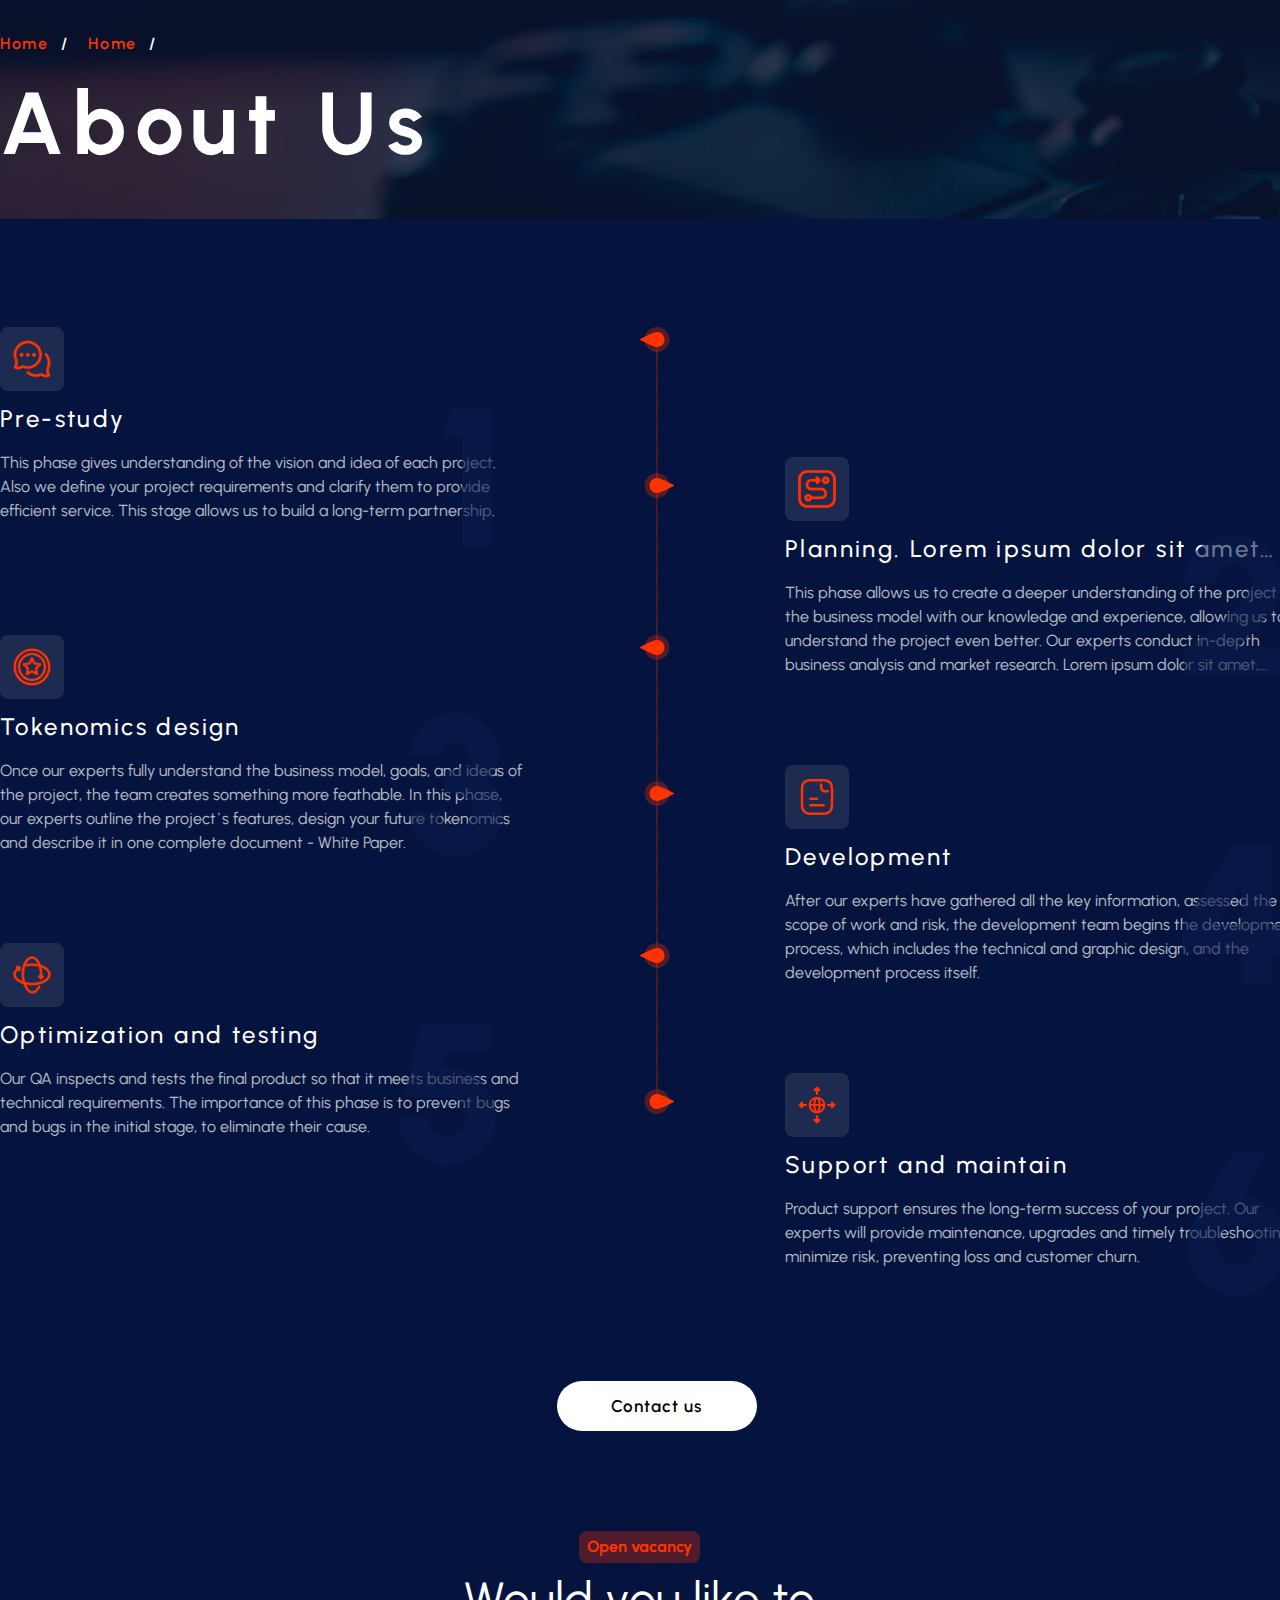
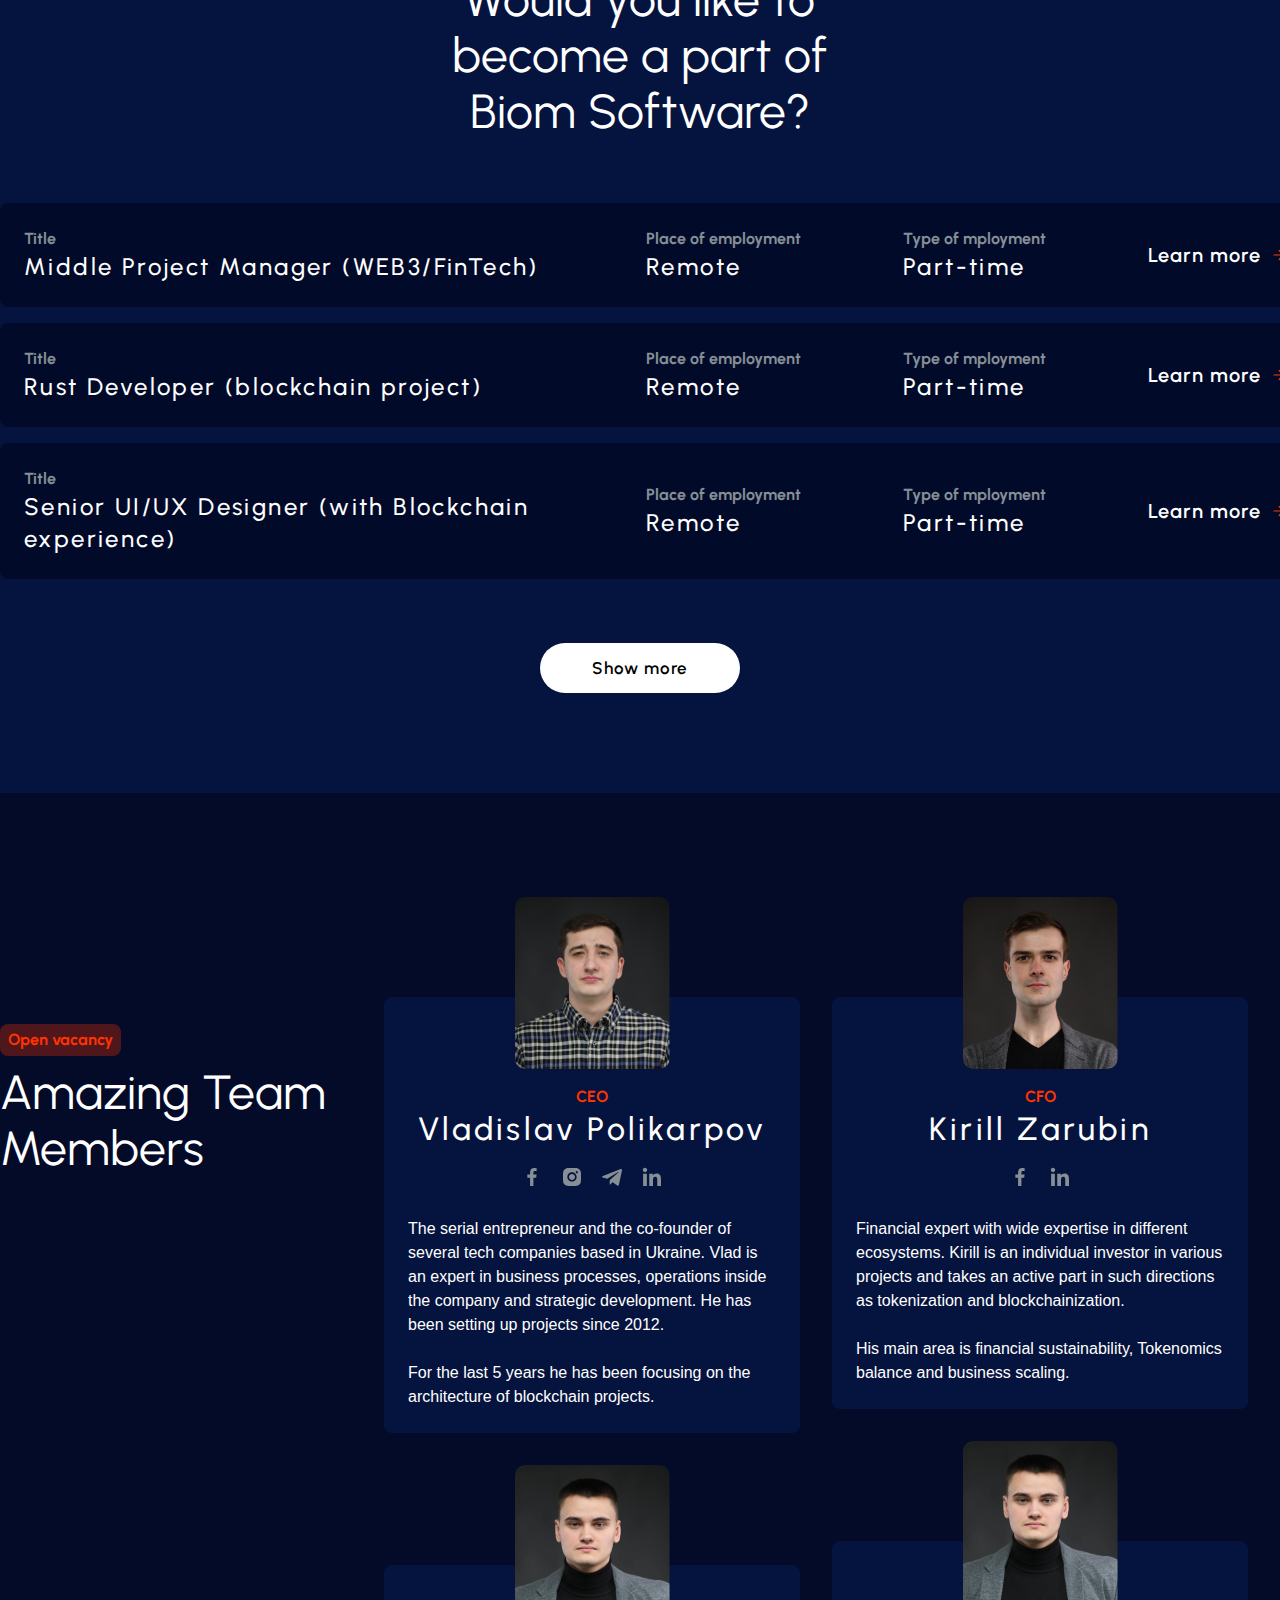
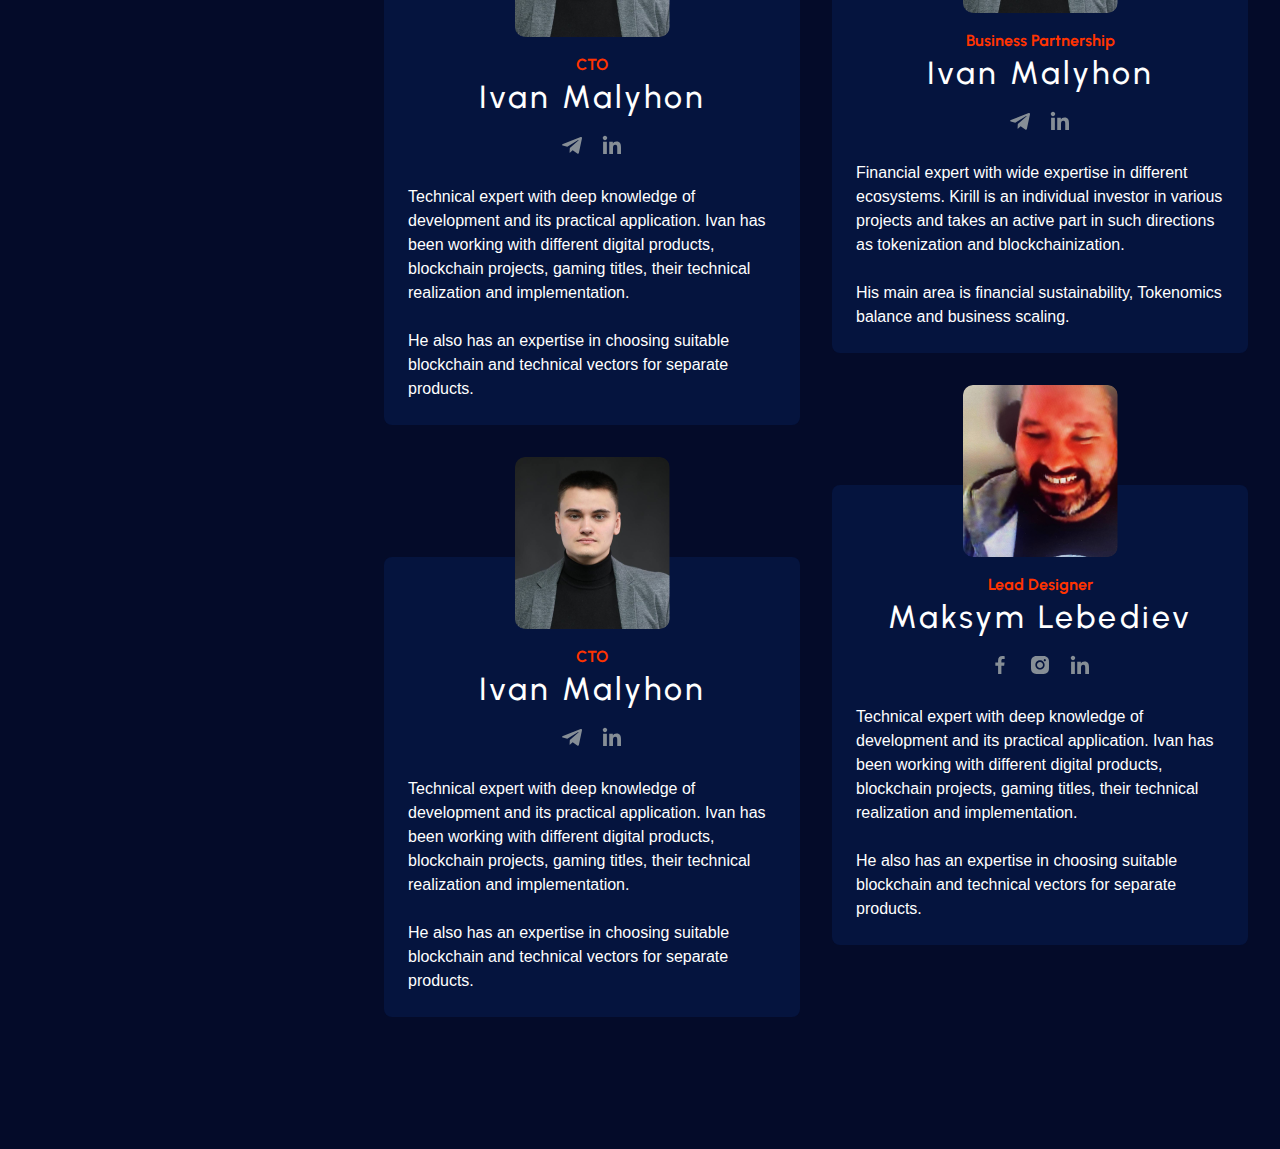
==== about-us.html @ 870d29e8 "style" ====
<!DOCTYPE html>
<html lang="en">
<head>
    <meta charset="UTF-8">
    <meta name="viewport" content="width=device-width, initial-scale=1.0, maximum-scale=1.0, user-scalable=0">
    <meta http-equiv="X-UA-Compatible" content="ie=edge">
    <meta name="it-rating" content="it-rat-8f86cffe2a74b4c44b0af9d98dd233a2"/>
    <title>BIOM | Tabs</title>
    <script src="jquery.min.js"></script>
    <script src="owlcarousel/owl.carousel.min.js"></script>
    <script
            src="https://code.jquery.com/jquery-3.6.0.min.js"
            integrity="sha256-/xUj+3OJU5yExlq6GSYGSHk7tPXikynS7ogEvDej/m4="
            crossorigin="anonymous"></script>
    <link rel="stylesheet" type="text/css" href="./css/style.css">
    <link rel="stylesheet" href="css/owl.carousel.min.css">
    <link rel="stylesheet" href="css/owl.theme.default.min.css">
    <link href="https://fonts.googleapis.com/css2?family=Urbanist:wght@100;200;300;400;500;600;700;800;900&display=swap"
          rel="stylesheet">
</head>
<body>
<header></header>
<main>
<!--    banner-->
    <div>
        <div class="main-background">
            <div class="breadcrumbs">
                <ul>
                    <li>
                        <a href="#">Home</a>
                    </li>
                    <li>
                        <a href="#">Home</a>
                    </li>
                </ul>
            </div>
            <div class="title-main">About Us</div>
        </div>
    </div>
<!--    banner-->

    <!--    How we work-->
    <div class="remove-wrapper" style="background-color: #05143E;">
        <div class="work-wrapper">
            <div class="work-icon-group">
                <svg width="35" height="787" viewBox="0 0 35 787" fill="none" xmlns="http://www.w3.org/2000/svg">
                    <rect x="17.25" y="16.25" width="0.5" height="755.5" stroke="#FF3300" stroke-width="0.5"
                          stroke-linejoin="round" stroke-dasharray="6 6"/>
                    <circle r="12.5" transform="matrix(-1 0 0 1 17.5 774.5)" fill="#FF3300" fill-opacity="0.3"/>
                    <path d="M10 774.5C10 778.642 13.3579 782 17.5 782C21.6421 782 35 774.5 35 774.5C35 774.5 21.6421 767 17.5 767C13.3579 767 10 770.358 10 774.5Z"
                          fill="#FF3300"/>
                    <circle cx="17.5" cy="12.5" r="12.5" fill="#FF3300" fill-opacity="0.3"/>
                    <path d="M25 12.5C25 16.6421 21.6421 20 17.5 20C13.3579 20 0 12.5 0 12.5C0 12.5 13.3579 5 17.5 5C21.6421 5 25 8.35786 25 12.5Z"
                          fill="#FF3300"/>
                    <circle r="12.5" transform="matrix(-1 0 0 1 17.5 158.5)" fill="#FF3300" fill-opacity="0.3"/>
                    <path d="M10 158.5C10 162.642 13.3579 166 17.5 166C21.6421 166 35 158.5 35 158.5C35 158.5 21.6421 151 17.5 151C13.3579 151 10 154.358 10 158.5Z"
                          fill="#FF3300"/>
                    <circle r="12.5" transform="matrix(-1 0 0 1 17.5 466.5)" fill="#FF3300" fill-opacity="0.3"/>
                    <path d="M10 466.5C10 470.642 13.3579 474 17.5 474C21.6421 474 35 466.5 35 466.5C35 466.5 21.6421 459 17.5 459C13.3579 459 10 462.358 10 466.5Z"
                          fill="#FF3300"/>
                    <circle cx="17.5" cy="320.5" r="12.5" fill="#FF3300" fill-opacity="0.3"/>
                    <path d="M25 320.5C25 324.642 21.6421 328 17.5 328C13.3579 328 0 320.5 0 320.5C0 320.5 13.3579 313 17.5 313C21.6421 313 25 316.358 25 320.5Z"
                          fill="#FF3300"/>
                    <circle cx="17.5" cy="628.5" r="12.5" fill="#FF3300" fill-opacity="0.3"/>
                    <path d="M25 628.5C25 632.642 21.6421 636 17.5 636C13.3579 636 0 628.5 0 628.5C0 628.5 13.3579 621 17.5 621C21.6421 621 25 624.358 25 628.5Z"
                          fill="#FF3300"/>
                </svg>
            </div>
            <div class="work-item-wrapper">
                <div class="work-item-col-one">
                    <div class="work-item">
                        <div class="work-item-icon">
                            <svg width="40" height="40" viewBox="0 0 40 40" fill="none"
                                 xmlns="http://www.w3.org/2000/svg">
                                <path d="M2.0551 27.6149L2.05456 27.6157C1.67846 28.226 1.92233 29.0309 2.54627 29.354C3.6387 29.967 4.84462 30.2818 6.07898 30.2818C7.66227 30.2818 9.22904 29.7593 10.4876 28.7967C19.5869 32.5285 29.8519 25.6223 29.8518 15.7956C29.8517 8.24901 23.6359 1.90892 16.0914 1.75697L16.0913 1.75696C8.28127 1.6053 1.77438 7.94256 1.75555 15.7612C1.75282 16.8811 1.9423 17.8844 2.19591 18.8653C2.31257 19.3165 2.44316 19.7643 2.57482 20.2157C2.58611 20.2545 2.59741 20.2932 2.60871 20.332C2.752 20.8237 2.89547 21.3212 3.02442 21.8387L3.16996 21.8024L3.02442 21.8387C3.51455 23.8052 3.12853 25.8996 2.0551 27.6149ZM5.46013 21.4847L5.31379 21.5177L5.46013 21.4847C5.31241 20.8284 5.12292 20.2007 4.93761 19.5868C4.84175 19.2692 4.74701 18.9554 4.65975 18.6432C4.4019 17.7207 4.20296 16.7941 4.20546 15.7671C4.22102 9.30663 9.58706 4.07814 16.0421 4.20637C22.3052 4.33249 27.4018 9.53197 27.4018 15.7956C27.4019 24.1892 18.4278 29.9029 10.8055 26.2586C10.3439 26.0378 9.79358 26.1273 9.42569 26.4831C8.19819 27.6698 6.42524 28.0919 4.81965 27.6564C5.69937 25.7314 5.92497 23.5504 5.46013 21.4847Z"
                                      fill="#FF3300" stroke="#FF3300" stroke-width="0.3"/>
                                <path d="M14.8754 32.6679L14.8754 32.668C14.4333 33.1801 14.4898 33.9535 15.0019 34.3957C18.956 37.8105 24.6805 38.7406 29.5131 36.7605C30.7714 37.7229 32.3383 38.2455 33.9215 38.2455C35.1557 38.2454 36.3618 37.9306 37.4541 37.3179C38.0782 36.9947 38.3224 36.1896 37.9459 35.5792L37.9457 35.5788C36.7514 33.6563 36.4103 31.3501 37.152 29.1983C37.882 27.4632 38.2497 25.6217 38.2451 23.7249C38.2372 20.4108 37.0845 17.2109 34.998 14.7145C34.5642 14.1955 33.7915 14.1262 33.2725 14.5602C32.7534 14.994 32.6843 15.7664 33.1182 16.2856L33.1182 16.2856C34.8626 18.3726 35.7885 20.9461 35.7952 23.7308C35.799 25.3095 35.4912 26.8399 34.8803 28.2799L34.8801 28.2804C34.8701 28.3042 34.8607 28.3284 34.8519 28.3535C34.0112 30.7535 34.1387 33.3421 35.1809 35.6202C33.5753 36.0559 31.8023 35.6335 30.5749 34.4469L30.5749 34.4468C30.2069 34.0912 29.6567 34.0015 29.1951 34.2224C25.0912 36.1843 20.0463 35.5151 16.6031 32.5416C16.0911 32.0992 15.3176 32.156 14.8754 32.6679Z"
                                      fill="#FF3300" stroke="#FF3300" stroke-width="0.3"/>
                                <path d="M15.803 17.6993C16.8252 17.6993 17.6539 16.871 17.6539 15.8492C17.6539 14.8274 16.8252 13.9992 15.803 13.9992C14.7808 13.9992 13.9521 14.8274 13.9521 15.8492C13.9521 16.871 14.7808 17.6993 15.803 17.6993Z"
                                      fill="#FF3300" stroke="#FF3300" stroke-width="0.3"/>
                                <path d="M9.53639 17.6993C10.5586 17.6993 11.3873 16.871 11.3873 15.8492C11.3873 14.8274 10.5586 13.9992 9.53639 13.9992C8.51422 13.9992 7.68545 14.8274 7.68545 15.8492C7.68545 16.871 8.51422 17.6993 9.53639 17.6993Z"
                                      fill="#FF3300" stroke="#FF3300" stroke-width="0.3"/>
                                <path d="M22.0698 17.6993C23.092 17.6993 23.9208 16.871 23.9208 15.8492C23.9208 14.8274 23.092 13.9992 22.0698 13.9992C21.0477 13.9992 20.2189 14.8274 20.2189 15.8492C20.2189 16.871 21.0477 17.6993 22.0698 17.6993Z"
                                      fill="#FF3300" stroke="#FF3300" stroke-width="0.3"/>
                            </svg>
                        </div>
                        <div class="work-item-text">
                            <h4>
                                Pre-study
                            </h4>
                            <p>
                                This phase gives understanding of the vision and idea of each project. Also we define
                                your
                                project requirements and clarify them to provide efficient service. This stage allows us
                                to
                                build a long-term partnership.
                            </p>
                        </div>
                        <div class="work-item-number">
                            1
                        </div>
                    </div>
                    <div class="work-item">
                        <div class="work-item-icon">
                            <svg width="40" height="40" viewBox="0 0 40 40" fill="none"
                                 xmlns="http://www.w3.org/2000/svg">
                                <path d="M23.2391 15.5419L20.9634 10.9308C20.7824 10.5641 20.409 10.332 20.0001 10.332C19.5913 10.332 19.2178 10.5642 19.0368 10.9308L16.7611 15.5419L11.6725 16.2813C11.2679 16.3401 10.9316 16.6236 10.8053 17.0124C10.6789 17.4013 10.7843 17.8282 11.0771 18.1136L14.7593 21.7028L13.89 26.7709C13.8209 27.1739 13.9866 27.5813 14.3174 27.8216C14.6482 28.0619 15.0867 28.0937 15.4487 27.9034L20.0001 25.5104L24.5515 27.9032C24.9155 28.0947 25.354 28.0604 25.6828 27.8214C26.0136 27.5811 26.1793 27.1738 26.1101 26.7708L25.2409 21.7027L28.9231 18.1135C29.2159 17.8281 29.3213 17.4012 29.1949 17.0123C29.0686 16.6234 28.7324 16.34 28.3277 16.2812L23.2391 15.5419ZM23.3369 20.5585C23.0837 20.8053 22.9682 21.1609 23.0279 21.5093L23.6247 24.9887L20.5 23.346C20.3435 23.2638 20.1718 23.2226 20.0001 23.2226C19.8285 23.2226 19.6567 23.2638 19.5003 23.346L16.3756 24.9887L16.9723 21.5093C17.0321 21.1609 16.9165 20.8053 16.6634 20.5585L14.1355 18.0944L17.629 17.5868C17.9789 17.536 18.2813 17.3162 18.4378 16.9991L20.0001 13.8335L21.5625 16.9991C21.719 17.3162 22.0215 17.536 22.3713 17.5868L25.8648 18.0944L23.3369 20.5585Z"
                                      fill="#FF3300" stroke="#FF3300" stroke-width="0.3"/>
                                <path d="M20.0001 1.66675C9.90536 1.66675 1.66675 9.90601 1.66675 20.0001C1.66675 30.0948 9.90601 38.3334 20.0001 38.3334C30.0948 38.3334 38.3334 30.0942 38.3334 20.0001C38.3334 9.90536 30.0942 1.66675 20.0001 1.66675ZM20.0001 36.185C11.0757 36.185 3.81519 28.9245 3.81519 20.0001C3.81519 11.0757 11.0757 3.81519 20.0001 3.81519C28.9245 3.81519 36.185 11.0757 36.185 20.0001C36.185 28.9245 28.9245 36.185 20.0001 36.185Z"
                                      fill="#FF3300" stroke="#FF3300" stroke-width="0.3"/>
                                <path d="M20.0001 5.96362C12.2916 5.96362 5.96362 12.291 5.96362 20.0001C5.96362 27.7085 12.291 34.0365 20.0001 34.0365C27.7085 34.0365 34.0365 27.7092 34.0365 20.0001C34.0365 12.2916 27.7092 5.96362 20.0001 5.96362ZM20.0001 31.8881C13.445 31.8881 8.11206 26.5552 8.11206 20.0001C8.11206 13.445 13.445 8.11206 20.0001 8.11206C26.5552 8.11206 31.8881 13.445 31.8881 20.0001C31.8881 26.5552 26.5552 31.8881 20.0001 31.8881Z"
                                      fill="#FF3300" stroke="#FF3300" stroke-width="0.3"/>
                            </svg>
                        </div>
                        <div class="work-item-text">
                            <h4>
                                Tokenomics design
                            </h4>
                            <p>
                                Once our experts fully understand the business model, goals, and ideas of the project,
                                the
                                team
                                creates something more feathable. In this phase, our experts outline the project`s
                                features,
                                design your future tokenomics and describe it in one complete document - White Paper.
                            </p>
                        </div>
                        <div class="work-item-number">
                            3
                        </div>
                    </div>
                    <div class="work-item">
                        <div class="work-item-icon">
                            <svg width="40" height="40" viewBox="0 0 40 40" fill="none"
                                 xmlns="http://www.w3.org/2000/svg">
                                <path d="M14.5548 11.1285C16.3394 10.8227 18.2034 10.6675 20.0949 10.6675C22.8275 10.6675 25.464 10.9879 27.8587 11.5948C27.6433 10.8273 27.3976 10.0872 27.1224 9.37934C22.9967 8.51575 18.413 8.44325 14.2177 9.16231C13.6747 9.25536 13.3101 9.77098 13.4032 10.3139C13.4962 10.8569 14.0114 11.2218 14.5548 11.1285Z"
                                      fill="#FF3300" stroke="#FF3300" stroke-width="0.5"/>
                                <path d="M31.4564 21.0792C31.141 20.7067 30.5854 20.6621 30.2156 20.9795L29.9635 21.1957C29.9957 20.6117 30.0121 20.0235 30.0121 19.4328C30.0121 14.7805 29.0248 10.393 27.2322 7.07847C23.3273 -0.141218 16.6803 -0.133098 12.7798 7.07847C9.85862 12.4792 9.385 20.0333 10.6833 25.9655C11.3139 26.227 11.9752 26.4608 12.6631 26.6667C12.0726 24.4532 11.7599 21.9856 11.7599 19.4328C11.7599 5.92467 20.2657 -2.09581 25.6861 7.92598C27.3406 10.985 28.2517 15.0715 28.2517 19.4328C28.2517 20.0725 28.2309 20.709 28.1909 21.3396L27.7162 20.7786C27.4009 20.4061 26.8454 20.3615 26.4754 20.6789C26.1053 20.9963 26.0611 21.5556 26.3763 21.9281L28.0971 23.9611C28.2485 24.14 28.4643 24.251 28.697 24.2697C28.9266 24.2882 29.1582 24.2151 29.338 24.0609L31.3575 22.3282C31.7273 22.0109 31.7717 21.4516 31.4564 21.0792Z"
                                      fill="#FF3300" stroke="#FF3300" stroke-width="0.8"/>
                                <path d="M27.681 30.8063C27.2388 30.5589 26.6932 30.7427 26.4626 31.2173C22.7485 38.856 16.7484 37.9387 13.6206 29.0005C12.8909 28.8073 12.1826 28.5846 11.5 28.3335C14.8976 40.0374 23.4071 41.6904 28.0642 32.1134C28.2947 31.639 28.1232 31.0538 27.681 30.8063Z"
                                      fill="#FF3300" stroke="#FF3300" stroke-width="0.8"/>
                                <path d="M28.5771 10C28.7992 10.6949 28.9951 11.4149 29.1652 12.1546C32.4773 13.3521 36.5039 15.8279 36.5039 19.3973C36.5039 24.1575 29.0105 28.1377 19.9994 28.1377C7.34757 28.1377 -1.18452 20.554 6.25822 14.6124L6.16923 15.0353C6.04714 15.6152 6.48041 16.1643 7.06456 16.1643C7.4865 16.1643 7.86588 15.8648 7.95802 15.427L8.53687 12.6774C8.58789 12.4355 8.54246 12.1829 8.41063 11.975C8.27894 11.7672 8.07173 11.6214 7.8345 11.5693L5.13849 10.979C4.64455 10.871 4.15819 11.1915 4.05208 11.6954C3.94604 12.1992 4.26044 12.6953 4.75446 12.8034L5.38876 12.9424C2.9785 14.7733 1.66675 17.0313 1.66675 19.3974C1.66675 22.3387 3.64798 25.0589 7.24569 27.0569C18.5441 33.3314 38.3334 29.0132 38.3334 19.3974C38.3333 14.5513 33.2178 11.404 28.5771 10Z"
                                      fill="#FF3300" stroke="#FF3300" stroke-width="0.8"/>
                            </svg>
                        </div>
                        <div class="work-item-text">
                            <h4>
                                Optimization and testing
                            </h4>
                            <p>
                                Our QA inspects and tests the final product so that it meets business and technical
                                requirements. The importance of this phase is to prevent bugs and bugs in the initial
                                stage,
                                to
                                eliminate their cause.
                            </p>
                        </div>
                        <div class="work-item-number">
                            5
                        </div>
                    </div>
                </div>
                <div class="work-item-col-two">
                    <div class="work-item">
                        <div class="work-item-icon">
                            <svg width="38" height="38" viewBox="0 0 38 38" fill="none"
                                 xmlns="http://www.w3.org/2000/svg">
                                <path d="M28.7688 0.15H9.23125C4.22353 0.15 0.15 4.22351 0.15 9.23V28.77C0.15 33.7765 4.22353 37.85 9.23125 37.85H28.77C33.7765 37.85 37.85 33.7765 37.85 28.77V9.23C37.85 4.22351 33.7765 0.15 28.7688 0.15ZM35.15 28.77C35.15 32.2873 32.2873 35.15 28.7688 35.15H9.23125C5.71272 35.15 2.85 32.2873 2.85 28.77V9.23C2.85 5.71274 5.71272 2.85 9.23125 2.85H28.77C32.2873 2.85 35.15 5.71273 35.15 9.23V28.77Z"
                                      fill="#FF3300" stroke="#FF3300" stroke-width="0.2"/>
                                <path d="M27.75 6.4C25.6273 6.4 23.9 8.12727 23.9 10.25C23.9 12.3727 25.6273 14.1 27.75 14.1C29.8727 14.1 31.6 12.3727 31.6 10.25C31.6 8.12727 29.8727 6.4 27.75 6.4ZM27.75 11.4C27.1153 11.4 26.6 10.8836 26.6 10.25C26.6 9.61641 27.1153 9.1 27.75 9.1C28.3847 9.1 28.9 9.61641 28.9 10.25C28.9 10.8836 28.3847 11.4 27.75 11.4Z"
                                      fill="#FF3300" stroke="#FF3300" stroke-width="0.2"/>
                                <path d="M23.375 17.6501H13.375C11.7065 17.6501 10.35 16.2924 10.35 14.6251C10.35 12.9578 11.7065 11.6001 13.375 11.6001H18.2411L18.0455 11.7956C17.5215 12.3197 17.5215 13.1805 18.0455 13.7045C18.5696 14.2286 19.4304 14.2286 19.9545 13.7045L22.4545 11.2045C22.9823 10.6767 22.9823 9.82341 22.4545 9.29561L19.9545 6.79561C19.4267 6.26781 18.5733 6.26781 18.0455 6.79561C17.5177 7.32341 17.5177 8.17673 18.0455 8.70453L18.2411 8.90007H13.375C10.2185 8.90007 7.65 11.4686 7.65 14.6251C7.65 17.7815 10.2185 20.3501 13.375 20.3501H23.375C25.0435 20.3501 26.4 21.7078 26.4 23.3751C26.4 25.0424 25.0435 26.4001 23.375 26.4001H13.8398C13.291 24.9455 11.8969 23.9001 10.25 23.9001C8.12727 23.9001 6.4 25.6273 6.4 27.7501C6.4 29.8728 8.12727 31.6001 10.25 31.6001C11.8969 31.6001 13.291 30.5546 13.8398 29.1001H23.375C26.5315 29.1001 29.1 26.5315 29.1 23.3751C29.1 20.2186 26.5315 17.6501 23.375 17.6501ZM10.25 28.9001C9.61529 28.9001 9.1 28.3837 9.1 27.7501C9.1 27.1165 9.61529 26.6001 10.25 26.6001C10.8847 26.6001 11.4 27.1165 11.4 27.7501C11.4 28.3837 10.8847 28.9001 10.25 28.9001Z"
                                      fill="#FF3300" stroke="#FF3300" stroke-width="0.2"/>
                            </svg>
                        </div>
                        <div class="work-item-text">
                            <h4>
                                Planning. Lorem ipsum dolor sit amet consectetur adipisicing elit. Aliquam, nihil?
                            </h4>
                            <p>
                                This phase allows us to create a deeper understanding of the project and the business
                                model with our knowledge and experience, allowing us to understand the project even
                                better. Our experts conduct in-depth business analysis and market research. Lorem ipsum
                                dolor sit amet, consectetur adipisicing elit. Aliquam, nihil?
                            </p>
                        </div>
                        <div class="work-item-number">
                            2
                        </div>
                    </div>
                    <div class="work-item">
                        <div class="work-item-icon">
                            <svg width="40" height="40" viewBox="0 0 40 40" fill="none"
                                 xmlns="http://www.w3.org/2000/svg">
                                <path d="M35 11.6666V28.3333C35 33.3333 32.5 36.6666 26.6667 36.6666H13.3333C7.5 36.6666 5 33.3333 5 28.3333V11.6666C5 6.66659 7.5 3.33325 13.3333 3.33325H26.6667C32.5 3.33325 35 6.66659 35 11.6666Z"
                                      stroke="#FF3300" stroke-width="2.5" stroke-miterlimit="10" stroke-linecap="round"
                                      stroke-linejoin="round"/>
                                <path d="M24.1667 7.5V10.8333C24.1667 12.6667 25.6667 14.1667 27.5001 14.1667H30.8334"
                                      stroke="#FF3300" stroke-width="2.5" stroke-miterlimit="10" stroke-linecap="round"
                                      stroke-linejoin="round"/>
                                <path d="M13.3333 21.6667H19.9999" stroke="#FF3300" stroke-width="2.5"
                                      stroke-miterlimit="10" stroke-linecap="round" stroke-linejoin="round"/>
                                <path d="M13.3333 28.3333H26.6666" stroke="#FF3300" stroke-width="2.5"
                                      stroke-miterlimit="10" stroke-linecap="round" stroke-linejoin="round"/>
                            </svg>
                        </div>
                        <div class="work-item-text">
                            <h4>
                                Development
                            </h4>
                            <p>
                                After our experts have gathered all the key information, assessed the scope of work and
                                risk, the development team begins the development process, which includes the technical
                                and graphic design, and the development process itself.
                            </p>
                        </div>
                        <div class="work-item-number">
                            4
                        </div>
                    </div>
                    <div class="work-item">
                        <div class="work-item-icon">
                            <svg width="40" height="40" viewBox="0 0 40 40" fill="none"
                                 xmlns="http://www.w3.org/2000/svg">
                                <path d="M20.0001 11.6667C15.4051 11.6667 11.6667 15.4051 11.6667 20.0001C11.6667 24.5951 15.4051 28.3334 20.0001 28.3334C24.5951 28.3334 28.3334 24.5951 28.3334 20.0001C28.3334 15.4051 24.5951 11.6667 20.0001 11.6667ZM26.1627 18.9584H23.653C23.5683 17.3398 23.2876 15.8315 22.8405 14.6317C22.8091 14.5471 22.777 14.4657 22.7445 14.3859C24.5197 15.2572 25.8236 16.9462 26.1627 18.9584ZM20.0001 26.0404C19.8927 26.0065 19.4646 25.6682 19.0509 24.4722C18.7208 23.5173 18.5084 22.3257 18.4335 21.0417H21.5664C21.4915 22.3257 21.2791 23.5173 20.949 24.4722C20.5353 25.6682 20.1072 26.0065 20.0001 26.0404ZM18.4335 18.9584C18.5084 17.6745 18.7208 16.4828 19.0512 15.528C19.4646 14.3319 19.8927 13.9937 20.0001 13.9598C20.1075 13.9937 20.5356 14.3319 20.949 15.528C21.2791 16.4828 21.4915 17.6745 21.5664 18.9584H18.4335ZM17.2554 14.3859C17.2231 14.4657 17.1908 14.5471 17.1594 14.6317C16.7123 15.8315 16.4318 17.3398 16.3469 18.9584H13.8372C14.1762 16.9462 15.4802 15.2572 17.2554 14.3859ZM13.8372 21.0417H16.3469C16.4316 22.6604 16.7123 24.1686 17.1594 25.3685C17.1908 25.4531 17.2231 25.5345 17.2554 25.6142C15.4802 24.7429 14.1762 23.054 13.8372 21.0417ZM22.7445 25.6142C22.7768 25.5345 22.8091 25.4531 22.8405 25.3685C23.2876 24.1686 23.5683 22.6604 23.653 21.0417H26.1627C25.8236 23.054 24.5197 24.7429 22.7445 25.6142Z"
                                      fill="#FF3300"/>
                                <path d="M18.5635 5.98937L18.8844 5.65253V8.83271C18.8844 9.4772 19.3818 10.0001 19.9956 10.0001C20.609 10.0001 21.1067 9.4772 21.1067 8.83271V5.65253L21.4366 5.9991C21.6536 6.2271 21.938 6.3411 22.2222 6.3411C22.5066 6.3411 22.7911 6.2271 23.0081 5.9991C23.4419 5.5434 23.4419 4.80406 23.0081 4.34836L20.7812 2.00875C20.5728 1.78987 20.2901 1.66675 19.9956 1.66675C19.7007 1.66675 19.4183 1.78987 19.2097 2.00875L16.9923 4.33863C16.5582 4.79464 16.5582 5.53367 16.9923 5.98967C17.426 6.44537 18.1295 6.44537 18.5635 5.98937Z"
                                      fill="#FF3300"/>
                                <path d="M37.9913 19.2097L35.6614 16.9921C35.2057 16.5583 34.4664 16.5583 34.0107 16.9921C33.5547 17.4261 33.5547 18.1295 34.0107 18.5636L34.3475 18.8842H31.1674C30.5226 18.8842 30 19.3819 30 19.9953C30 20.6091 30.5226 21.1065 31.1674 21.1065H34.3475L34.001 21.4367C33.545 21.8707 33.545 22.5741 34.001 23.0079C34.2287 23.2249 34.5275 23.3334 34.8264 23.3334C35.1249 23.3334 35.4237 23.2249 35.6517 23.0079L37.9913 20.7812C38.2102 20.5726 38.3333 20.2902 38.3333 19.9953C38.3333 19.7008 38.2102 19.4181 37.9913 19.2097Z"
                                      fill="#FF3300"/>
                                <path d="M21.4366 34.0107L21.116 34.3475V31.1674C21.116 30.5229 20.6183 30 20.0048 30C19.3911 30 18.8937 30.5229 18.8937 31.1674V34.3475L18.5635 34.001C18.1295 33.545 17.426 33.545 16.9923 34.001C16.5582 34.4567 16.5582 35.196 16.9923 35.6517L19.2192 37.9913C19.4275 38.2105 19.71 38.3333 20.0048 38.3333C20.2994 38.3333 20.5821 38.2105 20.7904 37.9913L23.0081 35.6614C23.4419 35.2057 23.4419 34.4664 23.0081 34.0107C22.5741 33.5547 21.8706 33.5547 21.4366 34.0107Z"
                                      fill="#FF3300"/>
                                <path d="M8.83271 18.8937H5.65253L5.9991 18.5635C6.4551 18.1295 6.4551 17.426 5.9991 16.9923C5.5434 16.5582 4.80436 16.5582 4.34836 16.9923L2.00875 19.2189C1.78987 19.4276 1.66675 19.71 1.66675 20.0049C1.66675 20.2994 1.78987 20.5821 2.00875 20.7905L4.33863 23.0082C4.56663 23.2249 4.86547 23.3334 5.164 23.3334C5.46283 23.3334 5.76167 23.2252 5.98937 23.0082C6.44537 22.5741 6.44537 21.8707 5.98937 21.4366L5.65253 21.116H8.83271C9.4775 21.116 10.0001 20.6183 10.0001 20.0049C10.0001 19.3911 9.4775 18.8937 8.83271 18.8937Z"
                                      fill="#FF3300"/>
                            </svg>
                        </div>
                        <div class="work-item-text">
                            <h4>
                                Support and maintain
                            </h4>
                            <p>
                                Product support ensures the long-term success of your project. Our experts will provide
                                maintenance, upgrades and timely troubleshooting to minimize risk, preventing loss and
                                customer churn.
                            </p>
                        </div>
                        <div class="work-item-number">
                            6
                        </div>
                    </div>
                </div>
            </div>
            <div>
                <div class="box">
                    <button class="btn blog-button">
                        <div class="primary text">Contact us</div>
                        <div class="secondary text">Contact us</div>
                    </button>
                </div>
            </div>
        </div>
    </div>
    <!--    How we work-->
    <!--    Open vacancy-->
    <div class="remove-wrapper" style="background-color: #05143E;">
        <div class="vacancy-wrapper">
            <div class="vacancy-title">
                <h5>Open vacancy</h5>
                <h2>Would you like to become a part of Biom Software?</h2>
            </div>
            <div>
                <div class="vacancy-single-wrapper">
                    <div class="vacancy-single">
                        <div class="vacancy-single-title">
                            <span>Title</span>
                            <p>Middle Project Manager (WEB3/FinTech)</p>
                        </div>
                        <div class="vacancy-single-place">
                            <span>Place of employment</span>
                            <p>Remote</p>
                        </div>
                        <div class="vacancy-single-time">
                            <span>Type of mployment</span>
                            <p>Part-time</p>
                        </div>
                        <div>
                            <a href="/blog" class=" show-more-link-box" role="button">
		                        <span class="show-more-link-btn show-more-link-blog-button">
		                        	<span class="">
                                        <div class="show-more-link-primary show-more-text">
                                            <svg width="17" height="16" viewBox="0 0 17 16" fill="none"
                                                 xmlns="http://www.w3.org/2000/svg">
                                                <path d="M9.19141 3.5L13.6509 8L9.19141 12.5" stroke="#FF3300"
                                                      stroke-width="1.2" stroke-linecap="round" stroke-linejoin="round"/>
                                                <path d="M13.0314 8H3.98865" stroke="#FF3300" stroke-width="1.2"
                                                      stroke-linecap="round" stroke-linejoin="round"/>
                                            </svg>
                                        </div>
                                        <div class="show-more-link-secondary show-more-text">
                                            <svg width="17" height="16" viewBox="0 0 17 16" fill="none"
                                                 xmlns="http://www.w3.org/2000/svg">
                                                <path d="M9.19141 3.5L13.6509 8L9.19141 12.5" stroke="#FF3300"
                                                      stroke-width="1.2" stroke-linecap="round" stroke-linejoin="round"/>
                                                <path d="M13.0314 8H3.98865" stroke="#FF3300" stroke-width="1.2"
                                                      stroke-linecap="round" stroke-linejoin="round"/>
                                            </svg>
                                        </div>
                                    </span>
		                        <span class="show-more-text-more">Learn more</span>
		                    </span>
                            </a>
                        </div>
                    </div>
                </div>
                <div class="vacancy-single-wrapper">
                    <div class="vacancy-single">
                        <div class="vacancy-single-title">
                            <span>Title</span>
                            <p>Rust Developer (blockchain project)</p>
                        </div>
                        <div class="vacancy-single-place">
                            <span>Place of employment</span>
                            <p>Remote</p>
                        </div>
                        <div class="vacancy-single-time">
                            <span>Type of mployment</span>
                            <p>Part-time</p>
                        </div>
                        <div>
                            <a href="/blog" class=" show-more-link-box" role="button">
		<span class="show-more-link-btn show-more-link-blog-button">
			<span class="">
                <div class="show-more-link-primary show-more-text">
                    <svg width="17" height="16" viewBox="0 0 17 16" fill="none"
                         xmlns="http://www.w3.org/2000/svg">
                        <path d="M9.19141 3.5L13.6509 8L9.19141 12.5" stroke="#FF3300"
                              stroke-width="1.2" stroke-linecap="round" stroke-linejoin="round"/>
                        <path d="M13.0314 8H3.98865" stroke="#FF3300" stroke-width="1.2"
                              stroke-linecap="round" stroke-linejoin="round"/>
                    </svg>
                </div>
                <div class="show-more-link-secondary show-more-text">
                    <svg width="17" height="16" viewBox="0 0 17 16" fill="none"
                         xmlns="http://www.w3.org/2000/svg">
                        <path d="M9.19141 3.5L13.6509 8L9.19141 12.5" stroke="#FF3300"
                              stroke-width="1.2" stroke-linecap="round" stroke-linejoin="round"/>
                        <path d="M13.0314 8H3.98865" stroke="#FF3300" stroke-width="1.2"
                              stroke-linecap="round" stroke-linejoin="round"/>
                    </svg>
                </div>
            </span>
		<span class="show-more-text-more">Learn more</span>
		</span>
                            </a>
                        </div>
                    </div>
                </div>
                <div class="vacancy-single-wrapper">
                    <div class="vacancy-single">
                        <div class="vacancy-single-title">
                            <span>Title</span>
                            <p>Senior UI/UX Designer (with Blockchain
                                experience)</p>
                        </div>
                        <div class="vacancy-single-place">
                            <span>Place of employment</span>
                            <p>Remote</p>
                        </div>
                        <div class="vacancy-single-time">
                            <span>Type of mployment</span>
                            <p>Part-time</p>
                        </div>
                        <div>
                            <a href="/blog" class=" show-more-link-box" role="button">
		<span class="show-more-link-btn show-more-link-blog-button">
			<span class="">
                <div class="show-more-link-primary show-more-text">
                    <svg width="17" height="16" viewBox="0 0 17 16" fill="none"
                         xmlns="http://www.w3.org/2000/svg">
                        <path d="M9.19141 3.5L13.6509 8L9.19141 12.5" stroke="#FF3300"
                              stroke-width="1.2" stroke-linecap="round" stroke-linejoin="round"/>
                        <path d="M13.0314 8H3.98865" stroke="#FF3300" stroke-width="1.2"
                              stroke-linecap="round" stroke-linejoin="round"/>
                    </svg>
                </div>
                <div class="show-more-link-secondary show-more-text">
                    <svg width="17" height="16" viewBox="0 0 17 16" fill="none"
                         xmlns="http://www.w3.org/2000/svg">
                        <path d="M9.19141 3.5L13.6509 8L9.19141 12.5" stroke="#FF3300"
                              stroke-width="1.2" stroke-linecap="round" stroke-linejoin="round"/>
                        <path d="M13.0314 8H3.98865" stroke="#FF3300" stroke-width="1.2"
                              stroke-linecap="round" stroke-linejoin="round"/>
                    </svg>
                </div>
            </span>
		<span class="show-more-text-more">Learn more</span>
		</span>
                            </a>
                        </div>
                    </div>
                </div>
            </div>
            <div>
                <div class="box">
                    <button class="btn blog-button">
                        <div class="primary text">Show more</div>
                        <div class="secondary text">Show more</div>
                    </button>
                </div>
            </div>
        </div>
    </div>
    <!--    Open vacancy-->
    <!--    team-->
    <div class="remove-wrapper" style="background-color: #040b29;">
        <div class="team-wrapper">
            <div class="team-title">
                <h5>Open vacancy</h5>
                <h2>Amazing Team Members</h2>
            </div>
            <div>
                <div class="team-members">
                    <div class="team-members-img">
                        <img src="./img/Vladislav.png" alt="team">
                    </div>
                    <div class="team-members-title">
                        <span>CEO</span>
                        <h4>Vladislav Polikarpov</h4>
                    </div>
                    <div class="team-members-social">
                        <a href="#">
                            <svg width="24" height="24" viewBox="0 0 24 24" fill="none"
                                 xmlns="http://www.w3.org/2000/svg">
                                <path d="M13.397 20.9972V12.8012H16.162L16.573 9.59217H13.397V7.54817C13.397 6.62217 13.655 5.98817 14.984 5.98817H16.668V3.12717C15.8487 3.03936 15.0251 2.99696 14.201 3.00017C11.757 3.00017 10.079 4.49217 10.079 7.23117V9.58617H7.33203V12.7952H10.085V20.9972H13.397Z"/>
                            </svg>
                        </a>
                        <a href="#">
                            <svg width="24" height="24" viewBox="0 0 24 24" fill="none"
                                 xmlns="http://www.w3.org/2000/svg">
                                <path d="M20.9461 8.30496C20.936 7.54758 20.7942 6.79773 20.5271 6.08896C20.2954 5.49111 19.9416 4.94816 19.4883 4.49479C19.0349 4.04142 18.4919 3.68761 17.8941 3.45596C17.1944 3.19331 16.4553 3.0513 15.7081 3.03596C14.7461 2.99296 14.4411 2.98096 11.9991 2.98096C9.55709 2.98096 9.24409 2.98096 8.28909 3.03596C7.54225 3.05141 6.80344 3.19343 6.10409 3.45596C5.50615 3.68745 4.96311 4.0412 4.50973 4.49459C4.05634 4.94798 3.70258 5.49102 3.47109 6.08896C3.20792 6.78809 3.06622 7.52707 3.05209 8.27396C3.00909 9.23696 2.99609 9.54196 2.99609 11.984C2.99609 14.426 2.99609 14.738 3.05209 15.694C3.06709 16.442 3.20809 17.18 3.47109 17.881C3.70297 18.4787 4.05699 19.0215 4.51053 19.4747C4.96407 19.9279 5.50716 20.2815 6.10509 20.513C6.80253 20.7862 7.54147 20.9383 8.29009 20.963C9.25309 21.006 9.55809 21.019 12.0001 21.019C14.4421 21.019 14.7551 21.019 15.7101 20.963C16.4572 20.9482 17.1965 20.8066 17.8961 20.544C18.4938 20.312 19.0366 19.9581 19.4899 19.5048C19.9433 19.0515 20.2972 18.5086 20.5291 17.911C20.7921 17.211 20.9331 16.473 20.9481 15.724C20.9911 14.762 21.0041 14.457 21.0041 12.014C21.0021 9.57196 21.0021 9.26196 20.9461 8.30496ZM11.9931 16.602C9.43909 16.602 7.37009 14.533 7.37009 11.979C7.37009 9.42496 9.43909 7.35596 11.9931 7.35596C13.2192 7.35596 14.3951 7.84302 15.262 8.71C16.129 9.57698 16.6161 10.7529 16.6161 11.979C16.6161 13.2051 16.129 14.3809 15.262 15.2479C14.3951 16.1149 13.2192 16.602 11.9931 16.602ZM16.8001 8.26296C16.6585 8.26309 16.5183 8.2353 16.3874 8.18117C16.2566 8.12704 16.1377 8.04764 16.0375 7.94751C15.9374 7.84738 15.858 7.72849 15.8039 7.59765C15.7498 7.4668 15.722 7.32656 15.7221 7.18496C15.7221 7.04346 15.75 6.90334 15.8041 6.77262C15.8583 6.64189 15.9376 6.5231 16.0377 6.42305C16.1377 6.32299 16.2565 6.24363 16.3873 6.18948C16.518 6.13533 16.6581 6.10746 16.7996 6.10746C16.9411 6.10746 17.0812 6.13533 17.2119 6.18948C17.3427 6.24363 17.4614 6.32299 17.5615 6.42305C17.6616 6.5231 17.7409 6.64189 17.7951 6.77262C17.8492 6.90334 17.8771 7.04346 17.8771 7.18496C17.8771 7.78096 17.3951 8.26296 16.8001 8.26296Z"/>
                                <path d="M11.9932 14.9821C13.6517 14.9821 14.9962 13.6376 14.9962 11.9791C14.9962 10.3206 13.6517 8.97607 11.9932 8.97607C10.3347 8.97607 8.99023 10.3206 8.99023 11.9791C8.99023 13.6376 10.3347 14.9821 11.9932 14.9821Z"/>
                            </svg>
                        </a>
                        <a href="#">
                            <svg width="24" height="24" viewBox="0 0 24 24" fill="none"
                                 xmlns="http://www.w3.org/2000/svg">
                                <path d="M20.6646 4.11037L2.93461 10.9474C1.72461 11.4334 1.73161 12.1084 2.71261 12.4094L7.26461 13.8294L17.7966 7.18437C18.2946 6.88137 18.7496 7.04437 18.3756 7.37637L9.84261 15.0774H9.84061L9.84261 15.0784L9.52861 19.7704C9.98861 19.7704 10.1916 19.5594 10.4496 19.3104L12.6606 17.1604L17.2596 20.5574C18.1076 21.0244 18.7166 20.7844 18.9276 19.7724L21.9466 5.54437C22.2556 4.30537 21.4736 3.74437 20.6646 4.11037Z"/>
                            </svg>
                        </a>
                        <a href="#">
                            <svg width="24" height="24" viewBox="0 0 24 24" fill="none"
                                 xmlns="http://www.w3.org/2000/svg">
                                <path d="M4.98292 7.1968C6.19132 7.1968 7.17092 6.2172 7.17092 5.0088C7.17092 3.8004 6.19132 2.8208 4.98292 2.8208C3.77452 2.8208 2.79492 3.8004 2.79492 5.0088C2.79492 6.2172 3.77452 7.1968 4.98292 7.1968Z"/>
                                <path d="M9.23575 8.85518V20.9942H13.0047V14.9912C13.0047 13.4072 13.3027 11.8732 15.2667 11.8732C17.2037 11.8732 17.2277 13.6842 17.2277 15.0912V20.9952H20.9988V14.3382C20.9988 11.0682 20.2948 8.55518 16.4728 8.55518C14.6378 8.55518 13.4078 9.56218 12.9047 10.5152H12.8537V8.85518H9.23575ZM3.09375 8.85518H6.86875V20.9942H3.09375V8.85518Z"/>
                            </svg>
                        </a>
                    </div>
                    <div class="team-members-description">
                        <p>
                            The serial entrepreneur and the co-founder of several tech companies based in Ukraine. Vlad
                            is
                            an expert in business processes, operations inside the company and strategic development. He
                            has
                            been setting up projects since 2012.
                        </p>
                        <p>
                            For the last 5 years he has been focusing on the architecture of blockchain projects.
                        </p>
                    </div>
                </div>
                <div class="team-members">
                    <div class="team-members-img">
                        <img src="./img/Ivan.png" alt="team">
                    </div>
                    <div class="team-members-title">
                        <span>CTO</span>
                        <h4>Ivan Malyhon</h4>
                    </div>
                    <div class="team-members-social">
                        <a href="#">
                            <svg width="24" height="24" viewBox="0 0 24 24" fill="none"
                                 xmlns="http://www.w3.org/2000/svg">
                                <path d="M20.6646 4.11037L2.93461 10.9474C1.72461 11.4334 1.73161 12.1084 2.71261 12.4094L7.26461 13.8294L17.7966 7.18437C18.2946 6.88137 18.7496 7.04437 18.3756 7.37637L9.84261 15.0774H9.84061L9.84261 15.0784L9.52861 19.7704C9.98861 19.7704 10.1916 19.5594 10.4496 19.3104L12.6606 17.1604L17.2596 20.5574C18.1076 21.0244 18.7166 20.7844 18.9276 19.7724L21.9466 5.54437C22.2556 4.30537 21.4736 3.74437 20.6646 4.11037Z"/>
                            </svg>
                        </a>
                        <a href="#">
                            <svg width="24" height="24" viewBox="0 0 24 24" fill="none"
                                 xmlns="http://www.w3.org/2000/svg">
                                <path d="M4.98292 7.1968C6.19132 7.1968 7.17092 6.2172 7.17092 5.0088C7.17092 3.8004 6.19132 2.8208 4.98292 2.8208C3.77452 2.8208 2.79492 3.8004 2.79492 5.0088C2.79492 6.2172 3.77452 7.1968 4.98292 7.1968Z"/>
                                <path d="M9.23575 8.85518V20.9942H13.0047V14.9912C13.0047 13.4072 13.3027 11.8732 15.2667 11.8732C17.2037 11.8732 17.2277 13.6842 17.2277 15.0912V20.9952H20.9988V14.3382C20.9988 11.0682 20.2948 8.55518 16.4728 8.55518C14.6378 8.55518 13.4078 9.56218 12.9047 10.5152H12.8537V8.85518H9.23575ZM3.09375 8.85518H6.86875V20.9942H3.09375V8.85518Z"/>
                            </svg>
                        </a>
                    </div>
                    <div class="team-members-description">
                        <p>
                            Technical expert with deep knowledge of development and its practical application. Ivan has
                            been
                            working with different digital products, blockchain projects, gaming titles, their technical
                            realization and implementation.
                        </p>
                        <p>
                            He also has an expertise in choosing suitable blockchain and technical vectors for separate
                            products.
                        </p>
                    </div>
                </div>
                <div class="team-members">
                    <div class="team-members-img">
                        <img src="./img/Ivan.png" alt="team">
                    </div>
                    <div class="team-members-title">
                        <span>CTO</span>
                        <h4>Ivan Malyhon</h4>
                    </div>
                    <div class="team-members-social">
                        <a href="#">
                            <svg width="24" height="24" viewBox="0 0 24 24" fill="none"
                                 xmlns="http://www.w3.org/2000/svg">
                                <path d="M20.6646 4.11037L2.93461 10.9474C1.72461 11.4334 1.73161 12.1084 2.71261 12.4094L7.26461 13.8294L17.7966 7.18437C18.2946 6.88137 18.7496 7.04437 18.3756 7.37637L9.84261 15.0774H9.84061L9.84261 15.0784L9.52861 19.7704C9.98861 19.7704 10.1916 19.5594 10.4496 19.3104L12.6606 17.1604L17.2596 20.5574C18.1076 21.0244 18.7166 20.7844 18.9276 19.7724L21.9466 5.54437C22.2556 4.30537 21.4736 3.74437 20.6646 4.11037Z"/>
                            </svg>
                        </a>
                        <a href="#">
                            <svg width="24" height="24" viewBox="0 0 24 24" fill="none"
                                 xmlns="http://www.w3.org/2000/svg">
                                <path d="M4.98292 7.1968C6.19132 7.1968 7.17092 6.2172 7.17092 5.0088C7.17092 3.8004 6.19132 2.8208 4.98292 2.8208C3.77452 2.8208 2.79492 3.8004 2.79492 5.0088C2.79492 6.2172 3.77452 7.1968 4.98292 7.1968Z"/>
                                <path d="M9.23575 8.85518V20.9942H13.0047V14.9912C13.0047 13.4072 13.3027 11.8732 15.2667 11.8732C17.2037 11.8732 17.2277 13.6842 17.2277 15.0912V20.9952H20.9988V14.3382C20.9988 11.0682 20.2948 8.55518 16.4728 8.55518C14.6378 8.55518 13.4078 9.56218 12.9047 10.5152H12.8537V8.85518H9.23575ZM3.09375 8.85518H6.86875V20.9942H3.09375V8.85518Z"/>
                            </svg>
                        </a>
                    </div>
                    <div class="team-members-description">
                        <p>
                            Technical expert with deep knowledge of development and its practical application. Ivan has
                            been
                            working with different digital products, blockchain projects, gaming titles, their technical
                            realization and implementation.
                        </p>
                        <p>
                            He also has an expertise in choosing suitable blockchain and technical vectors for separate
                            products.
                        </p>
                    </div>
                </div>
            </div>
            <div>
                <div class="team-members">
                    <div class="team-members-img">
                        <img src="./img/Kirill.png" alt="team">
                    </div>
                    <div class="team-members-title">
                        <span>CFO</span>
                        <h4>Kirill Zarubin</h4>
                    </div>
                    <div class="team-members-social">
                        <a href="#">
                            <svg width="24" height="24" viewBox="0 0 24 24" fill="none"
                                 xmlns="http://www.w3.org/2000/svg">
                                <path d="M13.397 20.9972V12.8012H16.162L16.573 9.59217H13.397V7.54817C13.397 6.62217 13.655 5.98817 14.984 5.98817H16.668V3.12717C15.8487 3.03936 15.0251 2.99696 14.201 3.00017C11.757 3.00017 10.079 4.49217 10.079 7.23117V9.58617H7.33203V12.7952H10.085V20.9972H13.397Z"/>
                            </svg>
                        </a>
                        <a href="#">
                            <svg width="24" height="24" viewBox="0 0 24 24" fill="none"
                                 xmlns="http://www.w3.org/2000/svg">
                                <path d="M4.98292 7.1968C6.19132 7.1968 7.17092 6.2172 7.17092 5.0088C7.17092 3.8004 6.19132 2.8208 4.98292 2.8208C3.77452 2.8208 2.79492 3.8004 2.79492 5.0088C2.79492 6.2172 3.77452 7.1968 4.98292 7.1968Z"/>
                                <path d="M9.23575 8.85518V20.9942H13.0047V14.9912C13.0047 13.4072 13.3027 11.8732 15.2667 11.8732C17.2037 11.8732 17.2277 13.6842 17.2277 15.0912V20.9952H20.9988V14.3382C20.9988 11.0682 20.2948 8.55518 16.4728 8.55518C14.6378 8.55518 13.4078 9.56218 12.9047 10.5152H12.8537V8.85518H9.23575ZM3.09375 8.85518H6.86875V20.9942H3.09375V8.85518Z"/>
                            </svg>
                        </a>
                    </div>
                    <div class="team-members-description">
                        <p>
                            Financial expert with wide expertise in different ecosystems. Kirill is an individual
                            investor
                            in various projects and takes an active part in such directions as tokenization and
                            blockchainization.
                        </p>
                        <p>
                            His main area is financial sustainability, Tokenomics balance and business scaling.
                        </p>
                    </div>
                </div>
                <div class="team-members">
                    <div class="team-members-img">
                        <img src="./img/Ivan.png" alt="team">
                    </div>
                    <div class="team-members-title">
                        <span>Business Partnership</span>
                        <h4>Ivan Malyhon</h4>
                    </div>
                    <div class="team-members-social">
                        <a href="#">
                            <svg width="24" height="24" viewBox="0 0 24 24" fill="none"
                                 xmlns="http://www.w3.org/2000/svg">
                                <path d="M20.6646 4.11037L2.93461 10.9474C1.72461 11.4334 1.73161 12.1084 2.71261 12.4094L7.26461 13.8294L17.7966 7.18437C18.2946 6.88137 18.7496 7.04437 18.3756 7.37637L9.84261 15.0774H9.84061L9.84261 15.0784L9.52861 19.7704C9.98861 19.7704 10.1916 19.5594 10.4496 19.3104L12.6606 17.1604L17.2596 20.5574C18.1076 21.0244 18.7166 20.7844 18.9276 19.7724L21.9466 5.54437C22.2556 4.30537 21.4736 3.74437 20.6646 4.11037Z"/>
                            </svg>
                        </a>
                        <a href="#">
                            <svg width="24" height="24" viewBox="0 0 24 24" fill="none"
                                 xmlns="http://www.w3.org/2000/svg">
                                <path d="M4.98292 7.1968C6.19132 7.1968 7.17092 6.2172 7.17092 5.0088C7.17092 3.8004 6.19132 2.8208 4.98292 2.8208C3.77452 2.8208 2.79492 3.8004 2.79492 5.0088C2.79492 6.2172 3.77452 7.1968 4.98292 7.1968Z"/>
                                <path d="M9.23575 8.85518V20.9942H13.0047V14.9912C13.0047 13.4072 13.3027 11.8732 15.2667 11.8732C17.2037 11.8732 17.2277 13.6842 17.2277 15.0912V20.9952H20.9988V14.3382C20.9988 11.0682 20.2948 8.55518 16.4728 8.55518C14.6378 8.55518 13.4078 9.56218 12.9047 10.5152H12.8537V8.85518H9.23575ZM3.09375 8.85518H6.86875V20.9942H3.09375V8.85518Z"/>
                            </svg>
                        </a>
                    </div>
                    <div class="team-members-description">
                        <p>
                            Financial expert with wide expertise in different ecosystems. Kirill is an individual
                            investor
                            in various projects and takes an active part in such directions as tokenization and
                            blockchainization.
                        </p>
                        <p>
                            His main area is financial sustainability, Tokenomics balance and business scaling.
                        </p>
                    </div>
                </div>
                <div class="team-members">
                    <div class="team-members-img">
                        <img src="./img/Max.png" alt="team">
                    </div>
                    <div class="team-members-title">
                        <span>Lead Designer</span>
                        <h4>Maksym Lebediev</h4>
                    </div>
                    <div class="team-members-social">
                        <a href="#">
                            <svg width="24" height="24" viewBox="0 0 24 24" fill="none"
                                 xmlns="http://www.w3.org/2000/svg">
                                <path d="M13.397 20.9972V12.8012H16.162L16.573 9.59217H13.397V7.54817C13.397 6.62217 13.655 5.98817 14.984 5.98817H16.668V3.12717C15.8487 3.03936 15.0251 2.99696 14.201 3.00017C11.757 3.00017 10.079 4.49217 10.079 7.23117V9.58617H7.33203V12.7952H10.085V20.9972H13.397Z"/>
                            </svg>
                        </a>
                        <a href="#">
                            <svg width="24" height="24" viewBox="0 0 24 24" fill="none"
                                 xmlns="http://www.w3.org/2000/svg">
                                <path d="M20.9461 8.30496C20.936 7.54758 20.7942 6.79773 20.5271 6.08896C20.2954 5.49111 19.9416 4.94816 19.4883 4.49479C19.0349 4.04142 18.4919 3.68761 17.8941 3.45596C17.1944 3.19331 16.4553 3.0513 15.7081 3.03596C14.7461 2.99296 14.4411 2.98096 11.9991 2.98096C9.55709 2.98096 9.24409 2.98096 8.28909 3.03596C7.54225 3.05141 6.80344 3.19343 6.10409 3.45596C5.50615 3.68745 4.96311 4.0412 4.50973 4.49459C4.05634 4.94798 3.70258 5.49102 3.47109 6.08896C3.20792 6.78809 3.06622 7.52707 3.05209 8.27396C3.00909 9.23696 2.99609 9.54196 2.99609 11.984C2.99609 14.426 2.99609 14.738 3.05209 15.694C3.06709 16.442 3.20809 17.18 3.47109 17.881C3.70297 18.4787 4.05699 19.0215 4.51053 19.4747C4.96407 19.9279 5.50716 20.2815 6.10509 20.513C6.80253 20.7862 7.54147 20.9383 8.29009 20.963C9.25309 21.006 9.55809 21.019 12.0001 21.019C14.4421 21.019 14.7551 21.019 15.7101 20.963C16.4572 20.9482 17.1965 20.8066 17.8961 20.544C18.4938 20.312 19.0366 19.9581 19.4899 19.5048C19.9433 19.0515 20.2972 18.5086 20.5291 17.911C20.7921 17.211 20.9331 16.473 20.9481 15.724C20.9911 14.762 21.0041 14.457 21.0041 12.014C21.0021 9.57196 21.0021 9.26196 20.9461 8.30496ZM11.9931 16.602C9.43909 16.602 7.37009 14.533 7.37009 11.979C7.37009 9.42496 9.43909 7.35596 11.9931 7.35596C13.2192 7.35596 14.3951 7.84302 15.262 8.71C16.129 9.57698 16.6161 10.7529 16.6161 11.979C16.6161 13.2051 16.129 14.3809 15.262 15.2479C14.3951 16.1149 13.2192 16.602 11.9931 16.602ZM16.8001 8.26296C16.6585 8.26309 16.5183 8.2353 16.3874 8.18117C16.2566 8.12704 16.1377 8.04764 16.0375 7.94751C15.9374 7.84738 15.858 7.72849 15.8039 7.59765C15.7498 7.4668 15.722 7.32656 15.7221 7.18496C15.7221 7.04346 15.75 6.90334 15.8041 6.77262C15.8583 6.64189 15.9376 6.5231 16.0377 6.42305C16.1377 6.32299 16.2565 6.24363 16.3873 6.18948C16.518 6.13533 16.6581 6.10746 16.7996 6.10746C16.9411 6.10746 17.0812 6.13533 17.2119 6.18948C17.3427 6.24363 17.4614 6.32299 17.5615 6.42305C17.6616 6.5231 17.7409 6.64189 17.7951 6.77262C17.8492 6.90334 17.8771 7.04346 17.8771 7.18496C17.8771 7.78096 17.3951 8.26296 16.8001 8.26296Z"/>
                                <path d="M11.9932 14.9821C13.6517 14.9821 14.9962 13.6376 14.9962 11.9791C14.9962 10.3206 13.6517 8.97607 11.9932 8.97607C10.3347 8.97607 8.99023 10.3206 8.99023 11.9791C8.99023 13.6376 10.3347 14.9821 11.9932 14.9821Z"/>
                            </svg>
                        </a>
                        <a href="#">
                            <svg width="24" height="24" viewBox="0 0 24 24" fill="none"
                                 xmlns="http://www.w3.org/2000/svg">
                                <path d="M4.98292 7.1968C6.19132 7.1968 7.17092 6.2172 7.17092 5.0088C7.17092 3.8004 6.19132 2.8208 4.98292 2.8208C3.77452 2.8208 2.79492 3.8004 2.79492 5.0088C2.79492 6.2172 3.77452 7.1968 4.98292 7.1968Z"/>
                                <path d="M9.23575 8.85518V20.9942H13.0047V14.9912C13.0047 13.4072 13.3027 11.8732 15.2667 11.8732C17.2037 11.8732 17.2277 13.6842 17.2277 15.0912V20.9952H20.9988V14.3382C20.9988 11.0682 20.2948 8.55518 16.4728 8.55518C14.6378 8.55518 13.4078 9.56218 12.9047 10.5152H12.8537V8.85518H9.23575ZM3.09375 8.85518H6.86875V20.9942H3.09375V8.85518Z"/>
                            </svg>
                        </a>
                    </div>
                    <div class="team-members-description">
                        <p>
                            Technical expert with deep knowledge of development and its practical application. Ivan has
                            been
                            working with different digital products, blockchain projects, gaming titles, their technical
                            realization and implementation.
                        </p>
                        <p>
                            He also has an expertise in choosing suitable blockchain and technical vectors for separate
                            products.
                        </p>
                    </div>
                </div>
            </div>
        </div>
    </div>
    <!--    team-->
</main>
<footer></footer>
<script src="./js/scripts.js"></script>
<script src="./js/slider.js"></script>
</body>
</html>
---- css/style.css ----
html,
body {
    /*overflow: hidden;*/
    position: relative;
    height: 100%;

    background-color: #F7F2F5;
}


/* Указываем box sizing */
*,
*::before,
*::after {
    -webkit-box-sizing: border-box;
    box-sizing: border-box;
}

/* Убираем внутренние отступы */
ul[class],
ol[class] {
    padding: 0;
}

/* Фоновый цвет body */
body {
    background-color: #fff;
}

/* Убираем внешние отступы */
body,
h1,
h2,
h3,
h4,
p,
ul[class],
ol[class],
li,
figure,
figcaption,
blockquote,
dl,
dd {
    margin: 0;
}

/* Apple */
html {
    -webkit-font-smoothing: antialiased;
    -webkit-tap-highlight-color: transparent;
}

/* Выставляем основные настройки по-умолчанию для body */
body {
    min-height: 100vh;
    scroll-behavior: smooth;
    text-rendering: optimizeSpeed;
}

/* Удаляем стандартную стилизацию для всех ul и il, у которых есть атрибут class*/
ul[class],
ol[class] {
    list-style: none;
}

ul {
    list-style: none;
    margin: 0;
    padding: 0;
}

/* Элементы a, у которых нет класса, сбрасываем до дефолтных стилей */
a:not([class]) {
    text-decoration: none;
    color: inherit;
}

a {
}

/* Упрощаем работу с изображениями */
img {
    max-width: 100%;
    display: block;
}

/* Указываем понятную периодичность в потоке данных у article*/
article > * + * {
    margin-top: 1em;
}

/* Наследуем шрифты для инпутов и кнопок */
input,
button,
textarea,
select {
    font: inherit;
    -webkit-appearance: none;
    -moz-appearance: none;
    appearance: none;
    border-radius: 0;
    margin: 0;
    padding: 0;
    border: none;
    outline: none;
    background: none;

}

/* Удаляем все анимации и переходы для людей, которые предпочитай их не использовать */
@media (prefers-reduced-motion: reduce) {
    * {
        -webkit-animation-duration: 0.01ms !important;
        animation-duration: 0.01ms !important;
        -webkit-animation-iteration-count: 1 !important;
        animation-iteration-count: 1 !important;
        -webkit-transition-duration: 0.01ms !important;
        transition-duration: 0.01ms !important;
        scroll-behavior: auto !important;
    }
}

a {
    outline: none;
    color: black;
}

input {
    outline: none;
}

html {
    /*font-size: 62.5%;*/
    -webkit-box-sizing: border-box;
    box-sizing: border-box;
    height: 100%;
    -webkit-font-smoothing: antialiased;
    -webkit-tap-highlight-color: transparent;
}



.links-header {
    display: flex;
    align-items: center;
}

.partners-slider-wrapper {
    display: flex;
    justify-content: space-between;
    overflow: hidden;
}

.partners-slider-title {
    width: 420px;
}

.partners-slider-carousel .owl-stage-outer {
    width: 863px;
    padding-top: 90px;
    padding-bottom: 36px;
}

.partners-slider-text p {
    font-weight: 400;
    font-size: 16px;
    line-height: 24px;
    color: #FFFFFF;
    margin: 0;
}

.partners-slider-icon {
    margin-bottom: 24px;
    width: 140px;
    height: 39px;
}

.partners-slider-icon svg {
    width: 100%;
    height: 100%;
    object-fit: cover;
}

.partners-slider-carousel .owl-nav {
    padding: 7px 8px;
    position: absolute;
    width: max-content;
    background: #09143e;
    border-radius: 51px;
    top: 34px;
    right: 0;
    display: flex;
    justify-content: space-between;
    align-items: center;
}


.owl-carousel .nav-btn {
    height: 27px;
    width: 26px;
    cursor: pointer;
}

.owl-carousel .owl-prev.disabled,
.owl-carousel .owl-next.disabled {
    pointer-events: none;
    opacity: 0.2;
}

.owl-carousel .prev-slide {
    background: url(../img/24.svg) no-repeat;
    background-color: #FFFFFF;
    border: 1px solid #CED4DA;
    border-radius: 60px;
    margin-right: 10px;
}

.owl-carousel .next-slide {
    background: url(../img/24-1.svg) no-repeat;
    background-color: #FFFFFF;
    border: 1px solid #CED4DA;
    border-radius: 60px;
}

.owl-carousel .prev-slide:hover {
    /*background-position: 0px -53px;*/

}

.owl-carousel .next-slide:hover {
    /*background-position: -24px -53px;*/
    /*background-position: 0 10px;*/
    /*background: url(../img/24.svg) no-repeat;*/

}

/*.next-slide:hover {*/
/*    -webkit-animation: next-slide 0.5s cubic-bezier(0.250, 0.460, 0.450, 0.940) both;*/
/*    animation: next-slide 0.5s cubic-bezier(0.250, 0.460, 0.450, 0.940) both;*/
/*}*/

/*@-webkit-keyframes next-slide {*/
/*    0% {*/
/*        -webkit-transform: translateX(0);*/
/*        transform: translateX(0);*/
/*    }*/
/*    100% {*/
/*        -webkit-transform: translateX(10px);*/
/*        transform: translateX(10px);*/
/*    }*/
/*}*/
/*@keyframes next-slide {*/
/*    0% {*/
/*        -webkit-transform: translateX(0);*/
/*        transform: translateX(0);*/
/*    }*/
/*    100% {*/
/*        -webkit-transform: translateX(100px);*/
/*        transform: translateX(100px);*/
/*    }*/
/*}*/

@media only screen and (max-width: 1024px) {
    .partners-slider-carousel .owl-stage-outer {
        width: 433px;
        padding-top: 90px;
        padding-bottom: 36px;
    }
}

@media only screen and (max-width: 767px) {

    .partners-slider-carousel .owl-stage-outer {
        width: 302px;
        padding: 80px 20px 36px 20px;
    }

    .partners-slider-wrapper {
        flex-wrap: wrap;
    }

    .partners-slider-text {
        width: 300px;
    }

}

.show-more-link-box {
    /*display: flex;*/
    /*justify-content: center;*/
    /*align-items: center;*/
    text-decoration: none;
    font-family: "Urbanist", Sans-serif;
}

.show-more-text-more {
    font-weight: 600;
    font-size: 20px;
    line-height: 24px;
    text-align: center;
    letter-spacing: 0.05em;
    color: #FFFFFF;

}

.show-more-link-btn {
    display: flex;
    align-items: center;
    width: 140px;
    /*height: 50px;*/
    /*background: #FFFFFF;*/
    /*border-radius: 60px;*/
    position: relative;
    overflow: hidden;
    cursor: pointer;
    font-weight: 600;
    font-size: 20px;
    line-height: 24px;
    text-align: center;
    letter-spacing: 0.05em;
    color: #212529;
}

.show-more-link-primary {
    top: 50%;
    left: 120px;
    transform: translateY(-50%);
    transition: left 0.5s;
    -moz-transition: left 0.5s;
}

.show-more-link-blog-button:hover .show-more-link-primary {
    top: 50%;
    left: 140px;
    transform: translateY(-50%);
}

.show-more-text {
    width: 20px;
    height: 16px;
    position: absolute;
    color: #000;
    display: flex;
    justify-content: center;
    align-items: center;
    font-size: 17px;
    /*transition: right 0.5s;*/
    /*-moz-transition: right 0.5s;*/
}

.show-more-link-secondary {
    top: 50%;
    right: 20px;
    transform: translateY(-50%);
    transition: right 0.5s;
    -moz-transition: right 0.5s;
    opacity: 0;
}

.show-more-link-blog-button:hover .show-more-link-secondary {
    top: 50%;
    right: 0px;
    transform: translateY(-50%);
    color: #FF3300;
    opacity: 1;
}

.show-more-link-blog-button:hover .show-more-text-more {
    color: #FF3300;
}


.box {
    display: flex;
    justify-content: center;
    align-items: center;
    font-family: "Urbanist", Sans-serif;
    /*background-color: #222831;*/
    /*padding: 50px 0;*/
}

.btn {
    width: 200px;
    height: 50px;
    background: #FFFFFF;
    border-radius: 60px;
    position: relative;
    overflow: hidden;
    cursor: pointer;
    font-weight: 600;
    font-size: 20px;
    line-height: 24px;
    text-align: center;
    letter-spacing: 0.05em;
    color: #212529;
}

.text {
    width: 200px;
    height: 50px;
    position: absolute;
    color: #000;
    display: flex;
    justify-content: center;
    align-items: center;
    font-size: 17px;
    transition: top 0.7s;
    -moz-transition: top 0.7s;
}

.primary {
    top: 0px;
    left: 0;
}

.secondary {
    top: 80px;
    left: 0;
}

.btn:hover .primary {
    top: -80px;
}

.btn:hover .secondary {
    top: 0px;
    color: #fff;
}

.btn:hover {
    background-color: red;
    transition: top 0.7s;
}

/*backgroun main*/
.main-background {
    width: 100%;
    /*height: 220px;*/
    background-repeat: no-repeat;
    background-image: url("../img/aboutbg.png");
    padding: 32px 0 44px 0;
}
.breadcrumbs {
    margin-bottom: 16px;
}
.breadcrumbs ul {
    display: flex;
    align-items: center;
}
.breadcrumbs ul li a {
    font-weight: 600;
    font-size: 16px;
    line-height: 24px;
    letter-spacing: 0.1em;
    color: #FF3300;
    font-family: "Urbanist", Sans-serif;
    position: relative;
    margin-right: 40px;
}

.breadcrumbs ul li a:before {
    position: absolute;
    content: '/';
    right: -20px;
    top: 50%;
    transform: translateY(-50%);
    color: #fff;
}


.title-main {
    font-weight: 700;
    font-size: 88px;
    line-height: 103px;
    letter-spacing: 0.1em;
    color: #FFFFFF;
    font-family: "Urbanist", Sans-serif;
}
/*backgroun main end*/

/* about us page style*/

/*vacancy block*/
.vacancy-wrapper {
    padding: 100px 0;
}

.vacancy-title {
    width: 38%;
    margin: 0 auto 64px auto;
}

.vacancy-title h2 {
    color: #FFFFFF;
    font-family: "Urbanist", Sans-serif;
    font-size: 48px;
    font-weight: 400;
    line-height: 56px;
    letter-spacing: 0;
    text-align: center;
}

.vacancy-title h5 {
    width: max-content;
    color: #FF3300;
    font-family: "Urbanist", Sans-serif;
    font-size: 16px;
    line-height: 24px;
    padding: 4px 8px;
    background: rgba(255, 51, 0, 0.3);
    border-radius: 8px;
    text-align: center;
    margin: 0 auto 8px auto;
}

.vacancy-single-wrapper {
    padding: 24px;
    width: 1312px;
    /*width: 100%;*/
    /*height: 108px;*/
    background: #010B29;
    border-radius: 8px;
    margin: 0 auto 16px auto;
}

.vacancy-single-wrapper:last-child {
    margin: 0 auto 64px auto;
}

.vacancy-single {
    display: flex;
    align-items: center;
    justify-content: space-between;
}

.vacancy-single-title {
    width: 520px;
}

.vacancy-single-title span {
    font-weight: 700;
    font-size: 16px;
    line-height: 24px;
    color: #868E96;
    margin-bottom: 4px;
    font-family: "Urbanist", Sans-serif;
}

.vacancy-single-title p {
    font-weight: 500;
    font-size: 24px;
    line-height: 32px;
    letter-spacing: 0.1em;
    color: #FFFFFF;
    font-family: "Urbanist", Sans-serif;
}

.vacancy-single-place span {
    font-weight: 700;
    font-size: 16px;
    line-height: 24px;
    color: #868E96;
    margin-bottom: 4px;
    font-family: "Urbanist", Sans-serif;
}

.vacancy-single-place p {
    font-weight: 500;
    font-size: 24px;
    line-height: 32px;
    letter-spacing: 0.1em;
    color: #FFFFFF;
    font-family: "Urbanist", Sans-serif;
}

.vacancy-single-time span {
    font-weight: 700;
    font-size: 16px;
    line-height: 24px;
    color: #868E96;
    margin-bottom: 4px;
    font-family: "Urbanist", Sans-serif;
}

.vacancy-single-time p {
    font-weight: 500;
    font-size: 24px;
    line-height: 32px;
    letter-spacing: 0.1em;
    color: #FFFFFF;
    font-family: "Urbanist", Sans-serif;
}
@media only screen and (max-width: 1024px) {
    .vacancy-title {
        width: 80%;
    }
    .vacancy-single-wrapper {
        width: 100%;
    }
    /*.vacancy-single-title {*/
    /*    width: 300px;*/
    /*    margin-right: 10px;*/
    /*}*/
    /*.vacancy-single-title p {*/
    /*    font-size: 14px;*/
    /*    line-height: 22px;*/
    /*}*/
    /*.vacancy-single-place p {*/
    /*    font-size: 14px;*/
    /*    line-height: 22px;*/
    /*}*/
    /*.vacancy-single-time p {*/
    /*    font-size: 14px;*/
    /*    line-height: 22px;*/
    /*}*/
    /*.show-more-text-more {*/
    /*    font-size: 14px;*/
    /*    line-height: 22px;*/
    /*}*/
    .vacancy-single {
        align-items: baseline;
    }
    .vacancy-single {
        overflow: auto;
    }
    .vacancy-single-title {
        width: 100%;
        margin-right: 20px;
    }
    .vacancy-single-place {
        width: 100%;
        margin-right: 20px;
    }
    .vacancy-single-time {
        width: 100%;
        margin-right: 20px;
    }
}
@media only screen and (max-width: 1024px) {
    .vacancy-single-title {
        margin-right: 22px;
    }
    .vacancy-single-title p {
        font-size: 14px;
        line-height: 22px;
    }
    .vacancy-single-place p {
        font-size: 14px;
        line-height: 22px;
    }
    .vacancy-single-time p {
        font-size: 14px;
        line-height: 22px;
    }
    .show-more-text-more {
        font-size: 14px;
        line-height: 22px;
    }
    .vacancy-single {
        align-items: center;
    }
}

/*vacancy block end*/

/*team block*/
.team-wrapper {
    display: flex;
    max-width: 1312px;
    margin: 0 auto;
    padding-top: 204px;
}

.team {
    display: flex;
    /*justify-content: space-between;*/
    flex-wrap: wrap;
}

.team-members {
    padding: 24px;
    width: 416px;
    height: max-content;
    background: #05143E;
    /*background: #24429e;*/
    border-radius: 8px;
    text-align: center;
    margin-right: 32px;
    margin-bottom: 132px;
}

.team-members:nth-child(2n) {
    margin-right: 0;
}

.team-members-img {
    margin: -124px auto 16px auto;
    width: 155px;
    height: 172px;
    border-radius: 10px;
}

.team-members-img img {
    width: 100%;
    height: 100%;
    object-fit: cover;
    border-radius: 10px;
}

.team-members-title span {
    font-weight: 700;
    font-size: 16px;
    line-height: 24px;
    text-align: center;
    color: #FF3300;
    font-family: "Urbanist", Sans-serif;
}

.team-members-title h4 {
    font-weight: 500;
    font-size: 32px;
    line-height: 40px;
    text-align: center;
    letter-spacing: 0.1em;
    color: #FFFFFF;
    font-family: "Urbanist", Sans-serif;
    margin-bottom: 16px;
}

.team-members-social {
    display: flex;
    align-items: center;
    justify-content: center;
    margin-bottom: 24px;
}

.team-members-social a {
    margin-right: 16px;
    display: block;
}

.team-members-social a:last-child {
    margin-right: 0;
}

.team-members-social a:hover svg {
    fill: #FF3300;
    transition: .3s;
}

.team-members-social a svg {
    fill: #868E96;
    transition: .3s;
}

.team-members-description p {
    font-weight: 400;
    font-size: 16px;
    line-height: 24px;
    color: #FFFFFF;
    font-family: "Roboto", Sans-serif;
    text-align: left;
    margin-bottom: 24px;
}

.team-members-description p:last-child {
    margin-bottom: 0;
}

.team-title {
    /*width: 448px;*/
    margin-right: 32px;
}

.team-title h2 {
    color: #FFFFFF;
    font-family: "Urbanist", Sans-serif;
    font-size: 48px;
    font-weight: 400;
    line-height: 56px;
    letter-spacing: 0;
}

.team-title h5 {
    width: max-content;
    color: #FF3300;
    font-family: "Urbanist", Sans-serif;
    font-size: 16px;
    line-height: 24px;
    padding: 4px 8px;
    background: rgba(255, 51, 0, 0.3);
    margin-bottom: 8px;
    border-radius: 8px;
}

@media only screen and (max-width: 1024px) {
    .team-wrapper {
        flex-direction: column;
    }

    .team-title {
        margin-bottom: 163px;
    }

    .team-members {
        margin: 0 auto 132px auto;
    }
    .team-members:nth-child(2n) {
        margin: 0 auto 132px auto;
    }
}

@media only screen and (max-width: 767px) {
    .team-members {
        width: 100%;
    }
}

/*team block end*/

/*how we work*/

.work-wrapper {
    position: relative;
    /*height: 1514px;*/
    padding-top: 108px;
    width: 1313px;
    margin: 0 auto;
}
.work-item-wrapper {
    display: flex;
    justify-content: space-between;
}
.work-item {
    width: 528px;
    position: relative;
    margin-bottom: 88px;
}
.work-item-col-two {
    margin-top: 130px;
}

.work-icon-group {
    position: absolute;
    top: 108px;
    left: 50%;
    transform: translateX(-50%);
}
.work-item-icon {
    padding: 3px 0;
    width: 64px;
    height: 64px;
    background: rgba(255, 255, 255, 0.1);
    border-radius: 8px;
    display: flex;
    align-items: center;
    justify-content: center;
    margin-bottom: 12px;
}
.work-item-text h4 {
    margin-bottom: 16px;
    font-weight: 500;
    font-size: 24px;
    line-height: 32px;
    letter-spacing: 0.1em;
    color: #FFFFFF;
    font-family: "Urbanist", Sans-serif;
    display: -webkit-box;
    -webkit-line-clamp: 1;
    -webkit-box-orient: vertical;
    overflow: hidden;
}

.work-item-text p {
    height: 96px;
    font-weight: 400;
    font-size: 16px;
    line-height: 24px;
    color: #FFFFFF;
    opacity: 0.7;
    font-family: "Urbanist", Sans-serif;
    display: -webkit-box;
    -webkit-line-clamp: 4;
    -webkit-box-orient: vertical;
    overflow: hidden;
}

.work-item-number {
    font-weight: 900;
    font-size: 200px;
    line-height: 140px;
    letter-spacing: 0.1em;
    color: #091B4C;
    opacity: 0.6;
    font-family: "Urbanist", Sans-serif;
    position: absolute;
    bottom: 0;
    right: 0;
}



/*how we work end*/

/*industries*/

.industries-single-wrapper {
    width: 1312px;
    margin: 0 auto;
    padding: 112px 0 100px 0;
    display: flex;
    align-items: center;
    justify-content: space-between;
    flex-wrap: wrap;
}

.industries-single {
    width: 416px;
    height: 392px;
    background-color: #05143E;
    border-radius: 8px 8px 8px 8px;
    margin-bottom: 32px;
}
.industries-single:nth-child(n+4) {
    margin-bottom: 0;
}
.industries-single-image {
    border-radius: 8px 8px 0 0;
    width: 416px;
    height: 120px;
}
.industries-single-image img {
    width: 100%;
    height: 100%;
    object-fit: cover;
    border-radius: 8px 8px 0 0;
}
.industries-single-description {
    padding: 16px 24px 24px 24px;
}
.industries-single-description h4 {
    font-weight: 500;
    font-size: 24px;
    line-height: 32px;
    letter-spacing: 0.1em;
    color: #FFFFFF;
    margin-bottom: 16px;
    font-family: "Urbanist", Sans-serif;
}
.industries-single-description p {
    font-weight: 400;
    font-size: 16px;
    line-height: 24px;
    color: #FFFFFF;
    opacity: 0.7;
    height: 144px;
    margin-bottom: 16px;
    font-family: "Urbanist", Sans-serif;
    display: -webkit-box;
    -webkit-line-clamp: 6;
    -webkit-box-orient: vertical;
    overflow: hidden;
}

@media only screen and (max-width: 1024px) {
    .industries-single {
        width: 45%;
    }
    .industries-single-wrapper {
        width: 100%;
    }
    .industries-single-image {
        width: 100%;
    }
}

@media only screen and (max-width: 767px) {
    .industries-single {
        width: 100%;
    }
    .industries-single-wrapper {
        width: 100%;
    }
    .industries-single-image {
        width: 100%;
    }
}

/*industries end*/

/*why-us*/
.why-us-wrapper {
    position: relative;
    padding-top: 40px;
    width: 1313px;
    margin: 0 auto;
    display: flex;
    flex-wrap: wrap;
    column-gap: 32px;
    row-gap: 32px;
}
.why-us-icon {
    padding: 3px 0;
    width: 112px;
    height: 112px;
    background: rgba(255, 255, 255, 0.1);
    border-radius: 8px;
    display: flex;
    align-items: center;
    justify-content: center;
    flex-shrink: 0;
    margin-right: 16px;
}
.why-us {
    padding: 24px;
    width: 640px;
    height: 188px;
    background: #05143E;
    border-radius: 8px;
    display: flex;
    align-items: center;

}
.why-us-description {

}
.why-us-description h5 {
    font-weight: 500;
    font-size: 24px;
    line-height: 32px;
    letter-spacing: 0.1em;
    color: #FFFFFF;
    font-family: "Urbanist", Sans-serif;
    margin: 0;
}
.why-us-description p {
    font-weight: 400;
    font-size: 16px;
    line-height: 24px;
    color: #FFFFFF;
    font-family: "Urbanist", Sans-serif;
    display: -webkit-box;
    -webkit-line-clamp: 4;
    -webkit-box-orient: vertical;
    overflow: hidden;
    height: 96px;
}
/*why-us*/
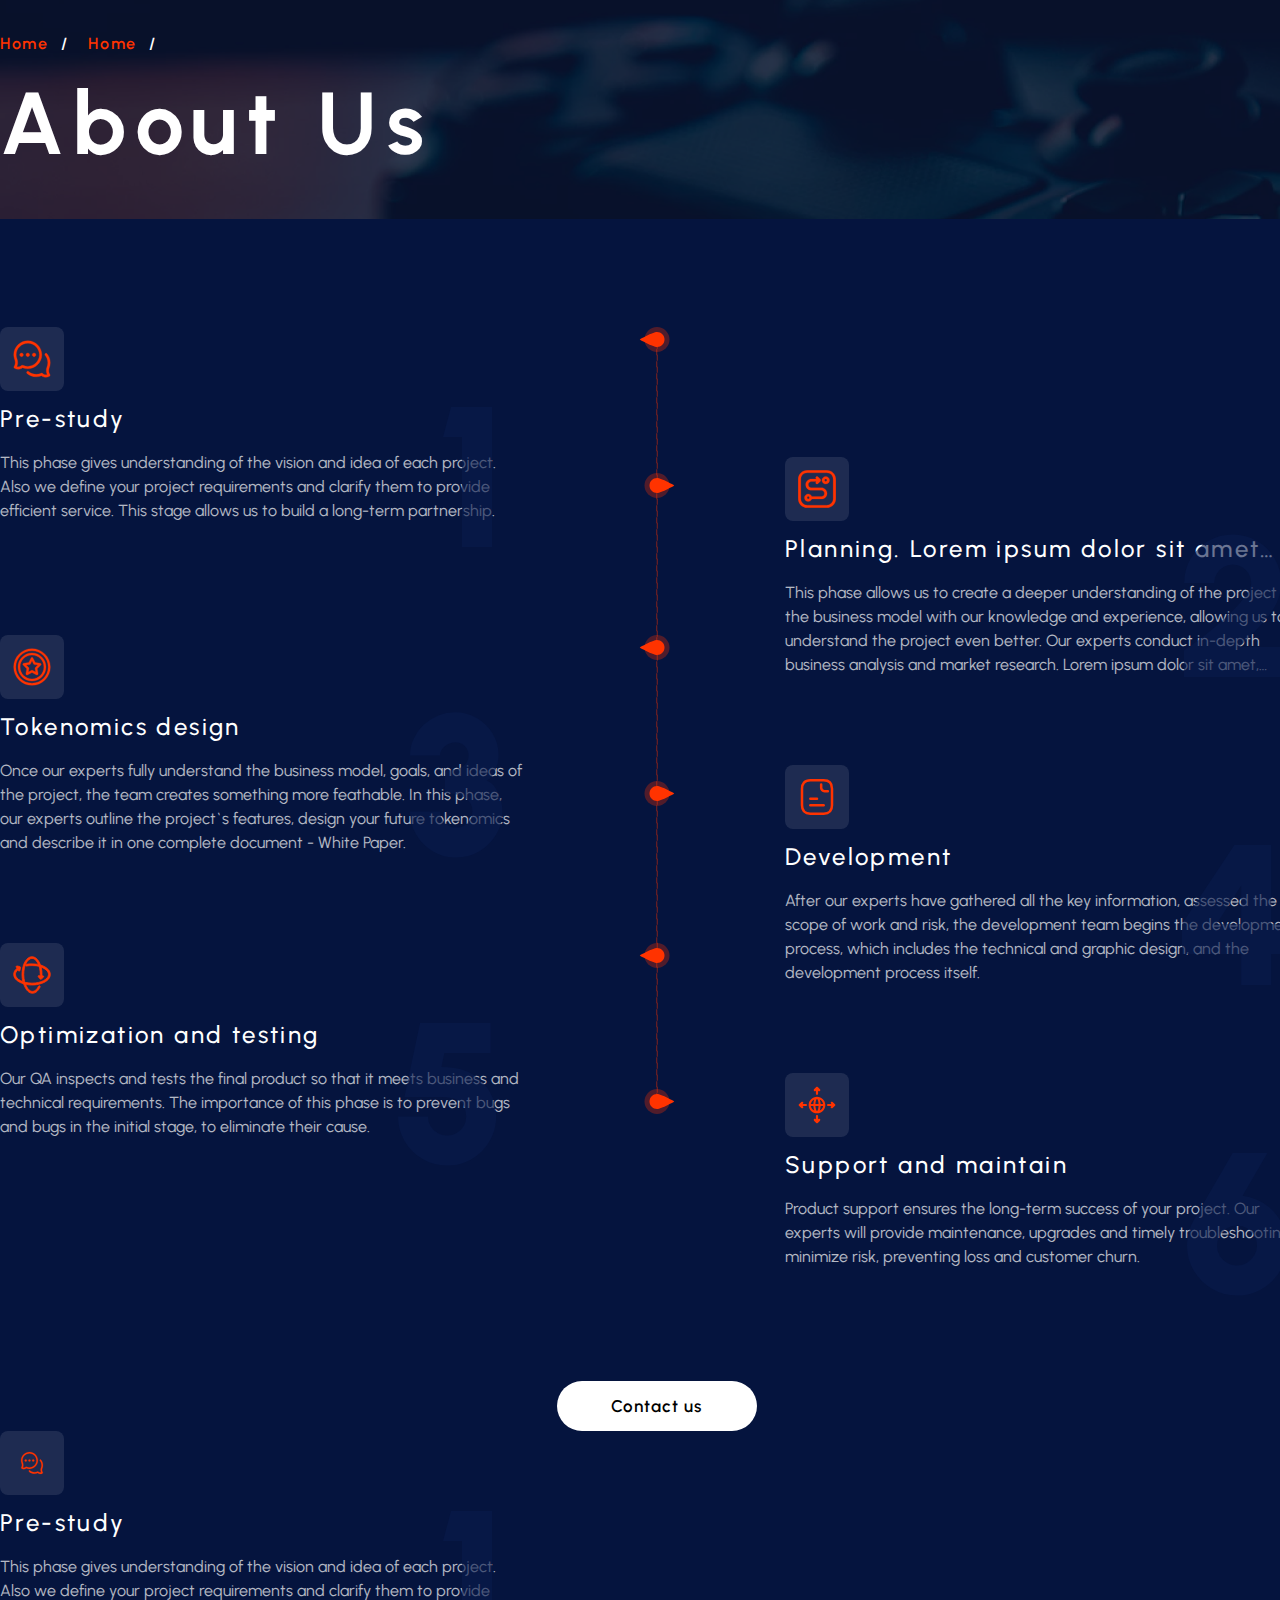
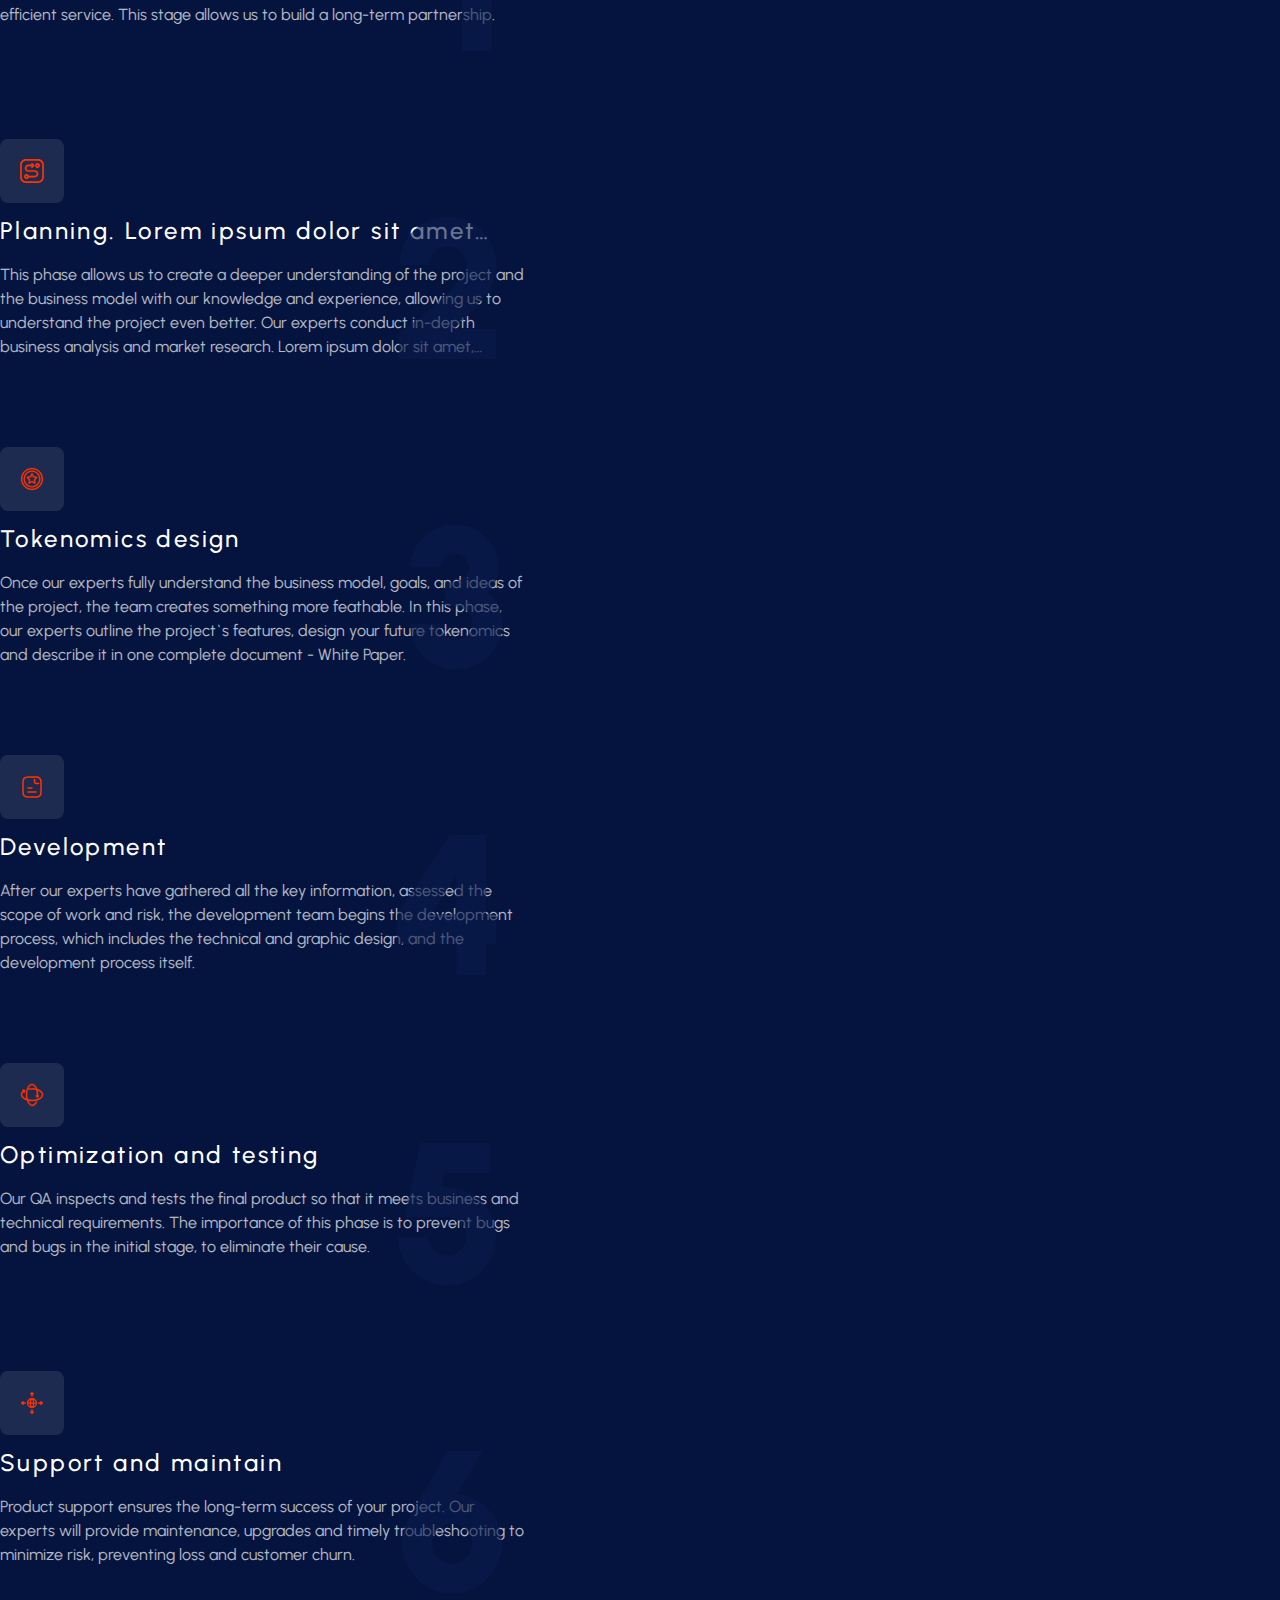
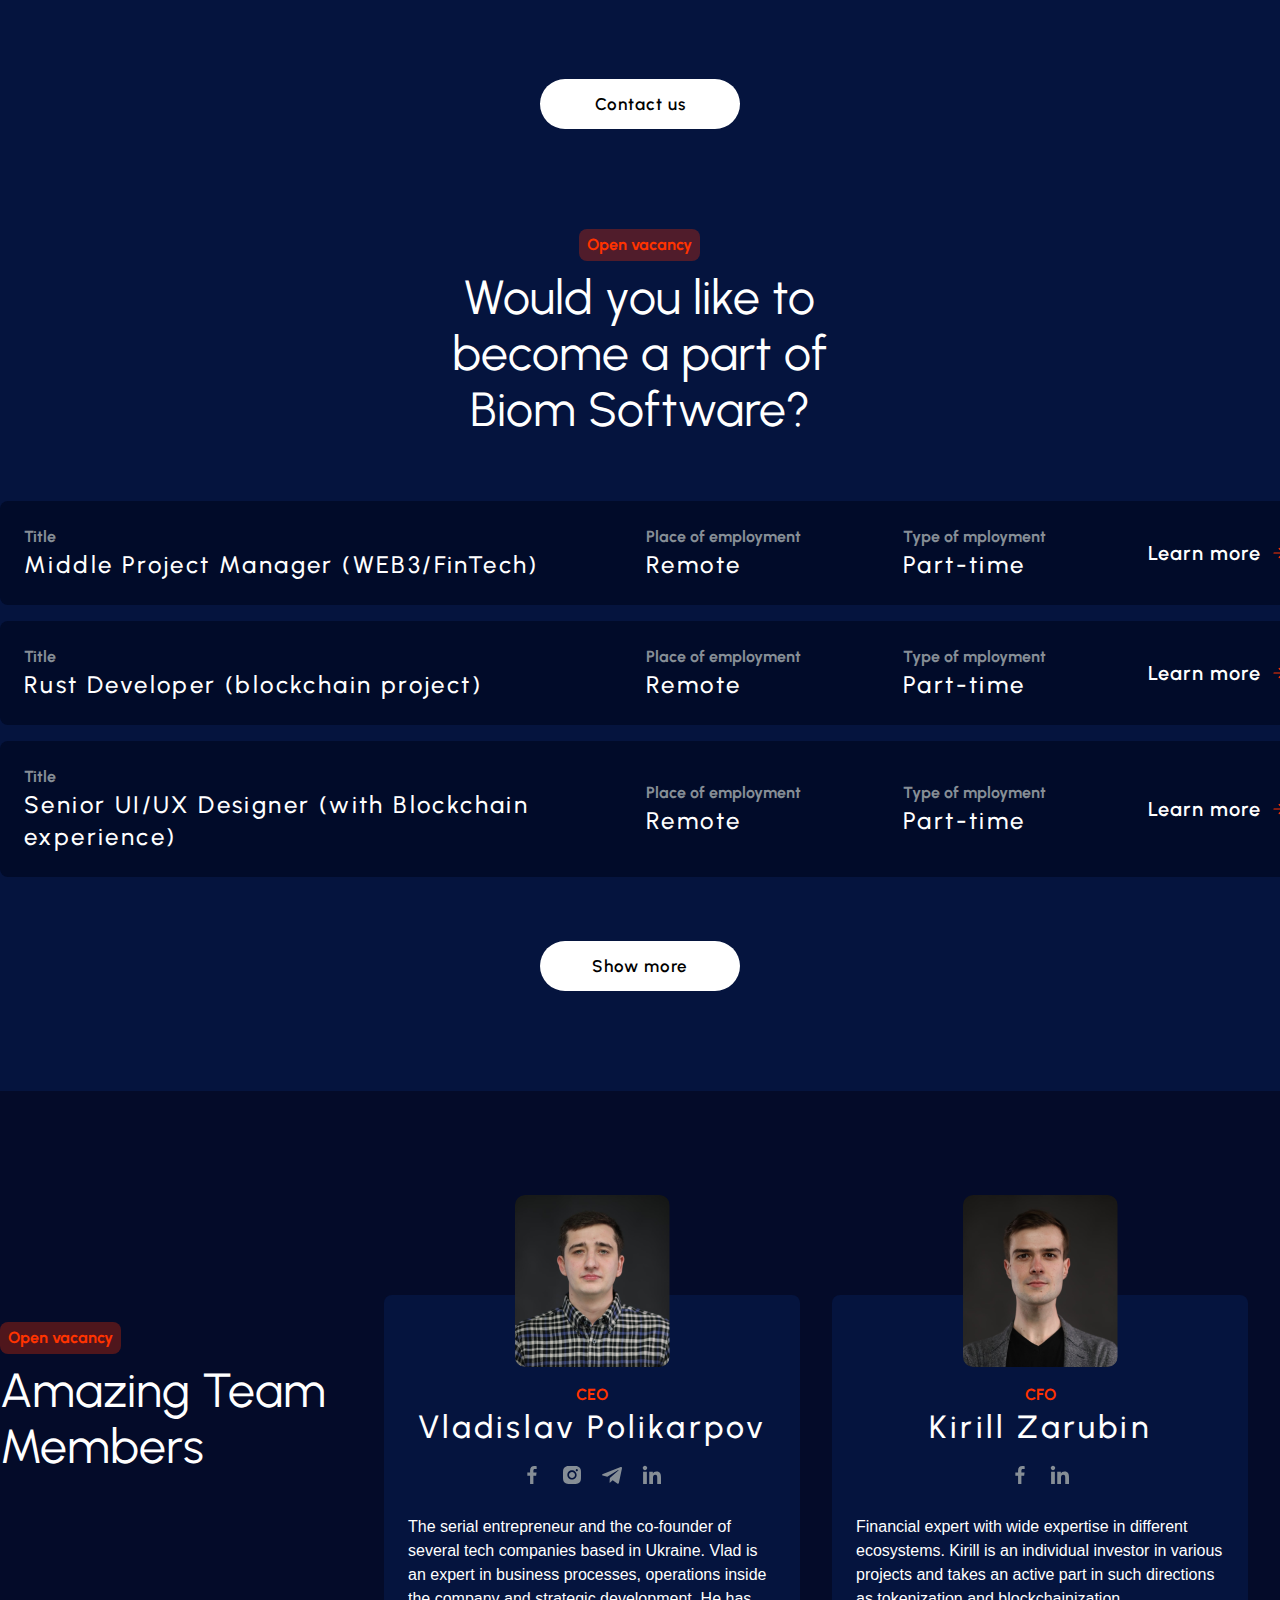
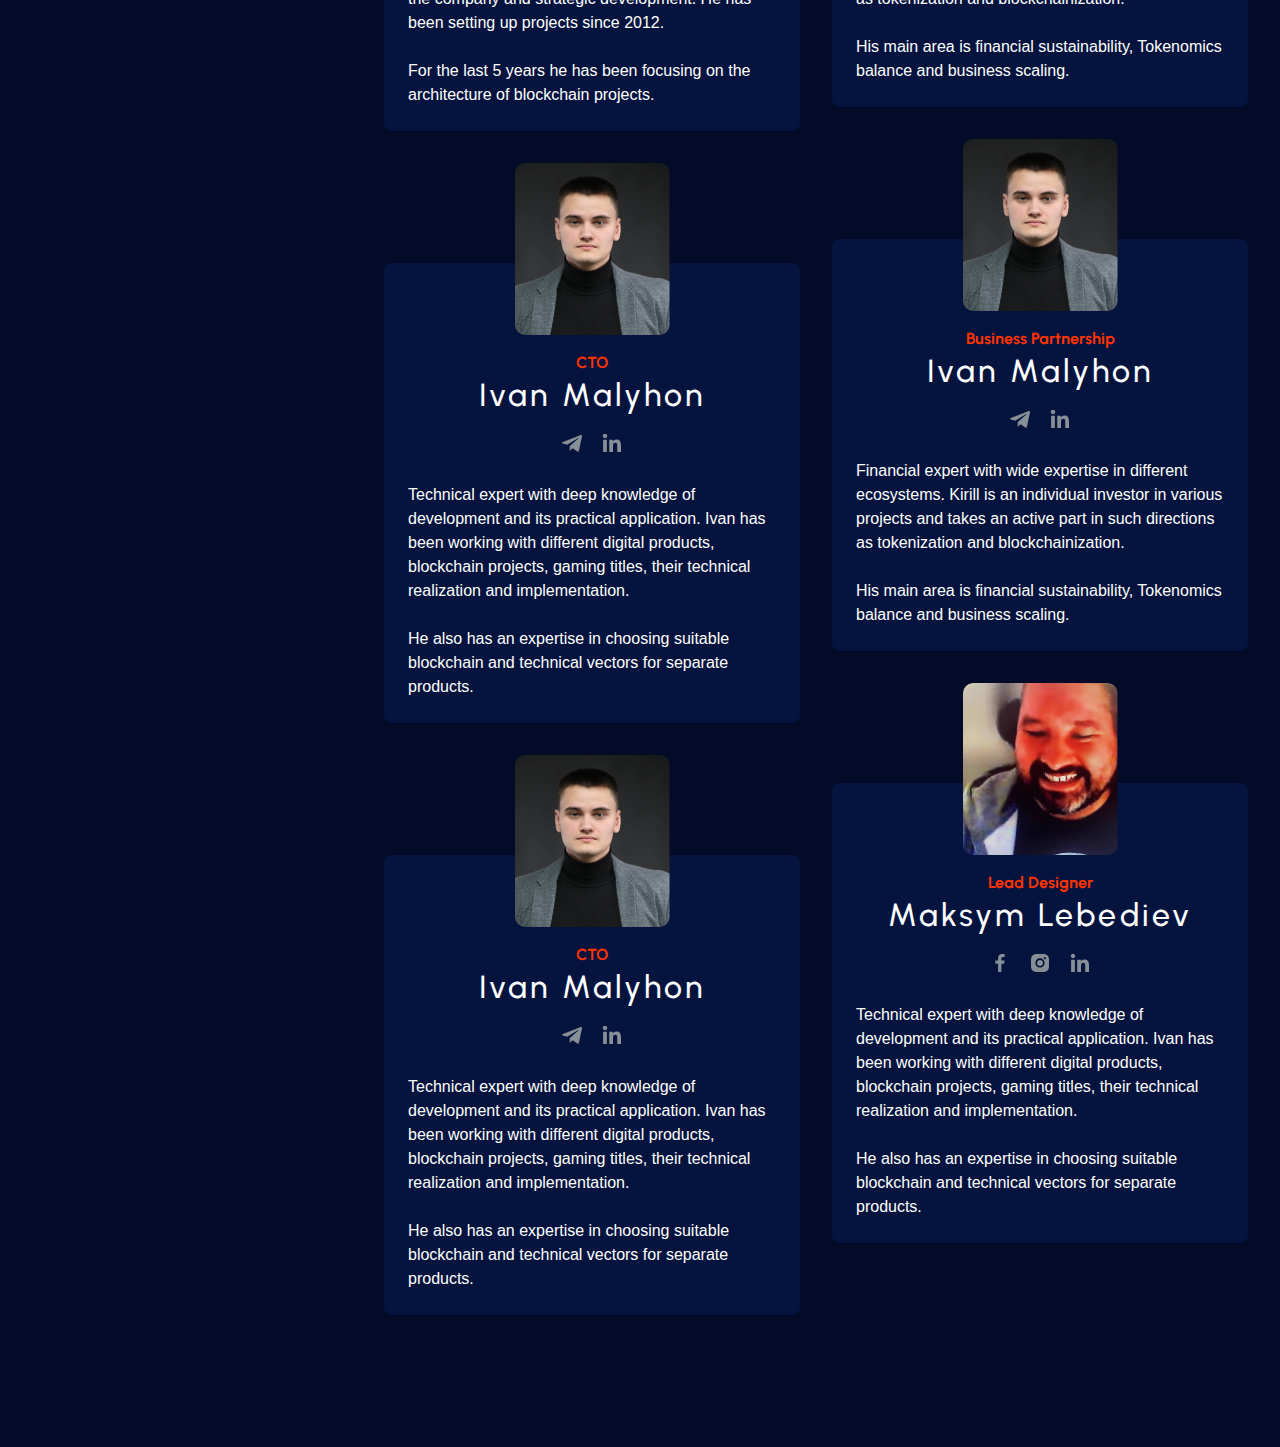
==== commit 28731a3f: "add style for How we work block" ====
--- a/about-us.html
+++ b/about-us.html
@@ -41,7 +41,7 @@
 
     <!--    How we work-->
     <div class="remove-wrapper" style="background-color: #05143E;">
-        <div class="work-wrapper">
+        <div class="work-wrapper-desktop">
             <div class="work-icon-group">
                 <svg width="35" height="787" viewBox="0 0 35 787" fill="none" xmlns="http://www.w3.org/2000/svg">
                     <rect x="17.25" y="16.25" width="0.5" height="755.5" stroke="#FF3300" stroke-width="0.5"
@@ -261,6 +261,204 @@
         </div>
     </div>
     <!--    How we work-->
+
+    <!--    How we work mobile-->
+    <div class="remove-wrapper" style="background-color: #05143E;">
+        <div class="work-wrapper-mobile">
+            <div class="work-item-wrapper">
+                <div class="work-item-col-one">
+                    <div class="work-item">
+                        <div class="work-item-icon">
+                            <svg width="24" height="24" viewBox="0 0 40 40" fill="none"
+                                 xmlns="http://www.w3.org/2000/svg">
+                                <path d="M2.0551 27.6149L2.05456 27.6157C1.67846 28.226 1.92233 29.0309 2.54627 29.354C3.6387 29.967 4.84462 30.2818 6.07898 30.2818C7.66227 30.2818 9.22904 29.7593 10.4876 28.7967C19.5869 32.5285 29.8519 25.6223 29.8518 15.7956C29.8517 8.24901 23.6359 1.90892 16.0914 1.75697L16.0913 1.75696C8.28127 1.6053 1.77438 7.94256 1.75555 15.7612C1.75282 16.8811 1.9423 17.8844 2.19591 18.8653C2.31257 19.3165 2.44316 19.7643 2.57482 20.2157C2.58611 20.2545 2.59741 20.2932 2.60871 20.332C2.752 20.8237 2.89547 21.3212 3.02442 21.8387L3.16996 21.8024L3.02442 21.8387C3.51455 23.8052 3.12853 25.8996 2.0551 27.6149ZM5.46013 21.4847L5.31379 21.5177L5.46013 21.4847C5.31241 20.8284 5.12292 20.2007 4.93761 19.5868C4.84175 19.2692 4.74701 18.9554 4.65975 18.6432C4.4019 17.7207 4.20296 16.7941 4.20546 15.7671C4.22102 9.30663 9.58706 4.07814 16.0421 4.20637C22.3052 4.33249 27.4018 9.53197 27.4018 15.7956C27.4019 24.1892 18.4278 29.9029 10.8055 26.2586C10.3439 26.0378 9.79358 26.1273 9.42569 26.4831C8.19819 27.6698 6.42524 28.0919 4.81965 27.6564C5.69937 25.7314 5.92497 23.5504 5.46013 21.4847Z"
+                                      fill="#FF3300" stroke="#FF3300" stroke-width="0.3"/>
+                                <path d="M14.8754 32.6679L14.8754 32.668C14.4333 33.1801 14.4898 33.9535 15.0019 34.3957C18.956 37.8105 24.6805 38.7406 29.5131 36.7605C30.7714 37.7229 32.3383 38.2455 33.9215 38.2455C35.1557 38.2454 36.3618 37.9306 37.4541 37.3179C38.0782 36.9947 38.3224 36.1896 37.9459 35.5792L37.9457 35.5788C36.7514 33.6563 36.4103 31.3501 37.152 29.1983C37.882 27.4632 38.2497 25.6217 38.2451 23.7249C38.2372 20.4108 37.0845 17.2109 34.998 14.7145C34.5642 14.1955 33.7915 14.1262 33.2725 14.5602C32.7534 14.994 32.6843 15.7664 33.1182 16.2856L33.1182 16.2856C34.8626 18.3726 35.7885 20.9461 35.7952 23.7308C35.799 25.3095 35.4912 26.8399 34.8803 28.2799L34.8801 28.2804C34.8701 28.3042 34.8607 28.3284 34.8519 28.3535C34.0112 30.7535 34.1387 33.3421 35.1809 35.6202C33.5753 36.0559 31.8023 35.6335 30.5749 34.4469L30.5749 34.4468C30.2069 34.0912 29.6567 34.0015 29.1951 34.2224C25.0912 36.1843 20.0463 35.5151 16.6031 32.5416C16.0911 32.0992 15.3176 32.156 14.8754 32.6679Z"
+                                      fill="#FF3300" stroke="#FF3300" stroke-width="0.3"/>
+                                <path d="M15.803 17.6993C16.8252 17.6993 17.6539 16.871 17.6539 15.8492C17.6539 14.8274 16.8252 13.9992 15.803 13.9992C14.7808 13.9992 13.9521 14.8274 13.9521 15.8492C13.9521 16.871 14.7808 17.6993 15.803 17.6993Z"
+                                      fill="#FF3300" stroke="#FF3300" stroke-width="0.3"/>
+                                <path d="M9.53639 17.6993C10.5586 17.6993 11.3873 16.871 11.3873 15.8492C11.3873 14.8274 10.5586 13.9992 9.53639 13.9992C8.51422 13.9992 7.68545 14.8274 7.68545 15.8492C7.68545 16.871 8.51422 17.6993 9.53639 17.6993Z"
+                                      fill="#FF3300" stroke="#FF3300" stroke-width="0.3"/>
+                                <path d="M22.0698 17.6993C23.092 17.6993 23.9208 16.871 23.9208 15.8492C23.9208 14.8274 23.092 13.9992 22.0698 13.9992C21.0477 13.9992 20.2189 14.8274 20.2189 15.8492C20.2189 16.871 21.0477 17.6993 22.0698 17.6993Z"
+                                      fill="#FF3300" stroke="#FF3300" stroke-width="0.3"/>
+                            </svg>
+                        </div>
+                        <div class="work-item-text">
+                            <h4>
+                                Pre-study
+                            </h4>
+                            <p>
+                                This phase gives understanding of the vision and idea of each project. Also we define
+                                your
+                                project requirements and clarify them to provide efficient service. This stage allows us
+                                to
+                                build a long-term partnership.
+                            </p>
+                        </div>
+                        <div class="work-item-number">
+                            1
+                        </div>
+                    </div>
+                    <div class="work-item">
+                        <div class="work-item-icon">
+                            <svg width="24" height="24" viewBox="0 0 38 38" fill="none"
+                                 xmlns="http://www.w3.org/2000/svg">
+                                <path d="M28.7688 0.15H9.23125C4.22353 0.15 0.15 4.22351 0.15 9.23V28.77C0.15 33.7765 4.22353 37.85 9.23125 37.85H28.77C33.7765 37.85 37.85 33.7765 37.85 28.77V9.23C37.85 4.22351 33.7765 0.15 28.7688 0.15ZM35.15 28.77C35.15 32.2873 32.2873 35.15 28.7688 35.15H9.23125C5.71272 35.15 2.85 32.2873 2.85 28.77V9.23C2.85 5.71274 5.71272 2.85 9.23125 2.85H28.77C32.2873 2.85 35.15 5.71273 35.15 9.23V28.77Z"
+                                      fill="#FF3300" stroke="#FF3300" stroke-width="0.2"/>
+                                <path d="M27.75 6.4C25.6273 6.4 23.9 8.12727 23.9 10.25C23.9 12.3727 25.6273 14.1 27.75 14.1C29.8727 14.1 31.6 12.3727 31.6 10.25C31.6 8.12727 29.8727 6.4 27.75 6.4ZM27.75 11.4C27.1153 11.4 26.6 10.8836 26.6 10.25C26.6 9.61641 27.1153 9.1 27.75 9.1C28.3847 9.1 28.9 9.61641 28.9 10.25C28.9 10.8836 28.3847 11.4 27.75 11.4Z"
+                                      fill="#FF3300" stroke="#FF3300" stroke-width="0.2"/>
+                                <path d="M23.375 17.6501H13.375C11.7065 17.6501 10.35 16.2924 10.35 14.6251C10.35 12.9578 11.7065 11.6001 13.375 11.6001H18.2411L18.0455 11.7956C17.5215 12.3197 17.5215 13.1805 18.0455 13.7045C18.5696 14.2286 19.4304 14.2286 19.9545 13.7045L22.4545 11.2045C22.9823 10.6767 22.9823 9.82341 22.4545 9.29561L19.9545 6.79561C19.4267 6.26781 18.5733 6.26781 18.0455 6.79561C17.5177 7.32341 17.5177 8.17673 18.0455 8.70453L18.2411 8.90007H13.375C10.2185 8.90007 7.65 11.4686 7.65 14.6251C7.65 17.7815 10.2185 20.3501 13.375 20.3501H23.375C25.0435 20.3501 26.4 21.7078 26.4 23.3751C26.4 25.0424 25.0435 26.4001 23.375 26.4001H13.8398C13.291 24.9455 11.8969 23.9001 10.25 23.9001C8.12727 23.9001 6.4 25.6273 6.4 27.7501C6.4 29.8728 8.12727 31.6001 10.25 31.6001C11.8969 31.6001 13.291 30.5546 13.8398 29.1001H23.375C26.5315 29.1001 29.1 26.5315 29.1 23.3751C29.1 20.2186 26.5315 17.6501 23.375 17.6501ZM10.25 28.9001C9.61529 28.9001 9.1 28.3837 9.1 27.7501C9.1 27.1165 9.61529 26.6001 10.25 26.6001C10.8847 26.6001 11.4 27.1165 11.4 27.7501C11.4 28.3837 10.8847 28.9001 10.25 28.9001Z"
+                                      fill="#FF3300" stroke="#FF3300" stroke-width="0.2"/>
+                            </svg>
+                        </div>
+                        <div class="work-item-text">
+                            <h4>
+                                Planning. Lorem ipsum dolor sit amet consectetur adipisicing elit. Aliquam, nihil?
+                            </h4>
+                            <p>
+                                This phase allows us to create a deeper understanding of the project and the business
+                                model with our knowledge and experience, allowing us to understand the project even
+                                better. Our experts conduct in-depth business analysis and market research. Lorem ipsum
+                                dolor sit amet, consectetur adipisicing elit. Aliquam, nihil?
+                            </p>
+                        </div>
+                        <div class="work-item-number">
+                            2
+                        </div>
+                    </div>
+                    <div class="work-item">
+                        <div class="work-item-icon">
+                            <svg width="24" height="24" viewBox="0 0 40 40" fill="none"
+                                 xmlns="http://www.w3.org/2000/svg">
+                                <path d="M23.2391 15.5419L20.9634 10.9308C20.7824 10.5641 20.409 10.332 20.0001 10.332C19.5913 10.332 19.2178 10.5642 19.0368 10.9308L16.7611 15.5419L11.6725 16.2813C11.2679 16.3401 10.9316 16.6236 10.8053 17.0124C10.6789 17.4013 10.7843 17.8282 11.0771 18.1136L14.7593 21.7028L13.89 26.7709C13.8209 27.1739 13.9866 27.5813 14.3174 27.8216C14.6482 28.0619 15.0867 28.0937 15.4487 27.9034L20.0001 25.5104L24.5515 27.9032C24.9155 28.0947 25.354 28.0604 25.6828 27.8214C26.0136 27.5811 26.1793 27.1738 26.1101 26.7708L25.2409 21.7027L28.9231 18.1135C29.2159 17.8281 29.3213 17.4012 29.1949 17.0123C29.0686 16.6234 28.7324 16.34 28.3277 16.2812L23.2391 15.5419ZM23.3369 20.5585C23.0837 20.8053 22.9682 21.1609 23.0279 21.5093L23.6247 24.9887L20.5 23.346C20.3435 23.2638 20.1718 23.2226 20.0001 23.2226C19.8285 23.2226 19.6567 23.2638 19.5003 23.346L16.3756 24.9887L16.9723 21.5093C17.0321 21.1609 16.9165 20.8053 16.6634 20.5585L14.1355 18.0944L17.629 17.5868C17.9789 17.536 18.2813 17.3162 18.4378 16.9991L20.0001 13.8335L21.5625 16.9991C21.719 17.3162 22.0215 17.536 22.3713 17.5868L25.8648 18.0944L23.3369 20.5585Z"
+                                      fill="#FF3300" stroke="#FF3300" stroke-width="0.3"/>
+                                <path d="M20.0001 1.66675C9.90536 1.66675 1.66675 9.90601 1.66675 20.0001C1.66675 30.0948 9.90601 38.3334 20.0001 38.3334C30.0948 38.3334 38.3334 30.0942 38.3334 20.0001C38.3334 9.90536 30.0942 1.66675 20.0001 1.66675ZM20.0001 36.185C11.0757 36.185 3.81519 28.9245 3.81519 20.0001C3.81519 11.0757 11.0757 3.81519 20.0001 3.81519C28.9245 3.81519 36.185 11.0757 36.185 20.0001C36.185 28.9245 28.9245 36.185 20.0001 36.185Z"
+                                      fill="#FF3300" stroke="#FF3300" stroke-width="0.3"/>
+                                <path d="M20.0001 5.96362C12.2916 5.96362 5.96362 12.291 5.96362 20.0001C5.96362 27.7085 12.291 34.0365 20.0001 34.0365C27.7085 34.0365 34.0365 27.7092 34.0365 20.0001C34.0365 12.2916 27.7092 5.96362 20.0001 5.96362ZM20.0001 31.8881C13.445 31.8881 8.11206 26.5552 8.11206 20.0001C8.11206 13.445 13.445 8.11206 20.0001 8.11206C26.5552 8.11206 31.8881 13.445 31.8881 20.0001C31.8881 26.5552 26.5552 31.8881 20.0001 31.8881Z"
+                                      fill="#FF3300" stroke="#FF3300" stroke-width="0.3"/>
+                            </svg>
+                        </div>
+                        <div class="work-item-text">
+                            <h4>
+                                Tokenomics design
+                            </h4>
+                            <p>
+                                Once our experts fully understand the business model, goals, and ideas of the project,
+                                the
+                                team
+                                creates something more feathable. In this phase, our experts outline the project`s
+                                features,
+                                design your future tokenomics and describe it in one complete document - White Paper.
+                            </p>
+                        </div>
+                        <div class="work-item-number">
+                            3
+                        </div>
+                    </div>
+                    <div class="work-item">
+                        <div class="work-item-icon">
+                            <svg width="24" height="24" viewBox="0 0 40 40" fill="none"
+                                 xmlns="http://www.w3.org/2000/svg">
+                                <path d="M35 11.6666V28.3333C35 33.3333 32.5 36.6666 26.6667 36.6666H13.3333C7.5 36.6666 5 33.3333 5 28.3333V11.6666C5 6.66659 7.5 3.33325 13.3333 3.33325H26.6667C32.5 3.33325 35 6.66659 35 11.6666Z"
+                                      stroke="#FF3300" stroke-width="2.5" stroke-miterlimit="10" stroke-linecap="round"
+                                      stroke-linejoin="round"/>
+                                <path d="M24.1667 7.5V10.8333C24.1667 12.6667 25.6667 14.1667 27.5001 14.1667H30.8334"
+                                      stroke="#FF3300" stroke-width="2.5" stroke-miterlimit="10" stroke-linecap="round"
+                                      stroke-linejoin="round"/>
+                                <path d="M13.3333 21.6667H19.9999" stroke="#FF3300" stroke-width="2.5"
+                                      stroke-miterlimit="10" stroke-linecap="round" stroke-linejoin="round"/>
+                                <path d="M13.3333 28.3333H26.6666" stroke="#FF3300" stroke-width="2.5"
+                                      stroke-miterlimit="10" stroke-linecap="round" stroke-linejoin="round"/>
+                            </svg>
+                        </div>
+                        <div class="work-item-text">
+                            <h4>
+                                Development
+                            </h4>
+                            <p>
+                                After our experts have gathered all the key information, assessed the scope of work and
+                                risk, the development team begins the development process, which includes the technical
+                                and graphic design, and the development process itself.
+                            </p>
+                        </div>
+                        <div class="work-item-number">
+                            4
+                        </div>
+                    </div>
+                    <div class="work-item">
+                        <div class="work-item-icon">
+                            <svg width="24" height="24" viewBox="0 0 40 40" fill="none"
+                                 xmlns="http://www.w3.org/2000/svg">
+                                <path d="M14.5548 11.1285C16.3394 10.8227 18.2034 10.6675 20.0949 10.6675C22.8275 10.6675 25.464 10.9879 27.8587 11.5948C27.6433 10.8273 27.3976 10.0872 27.1224 9.37934C22.9967 8.51575 18.413 8.44325 14.2177 9.16231C13.6747 9.25536 13.3101 9.77098 13.4032 10.3139C13.4962 10.8569 14.0114 11.2218 14.5548 11.1285Z"
+                                      fill="#FF3300" stroke="#FF3300" stroke-width="0.5"/>
+                                <path d="M31.4564 21.0792C31.141 20.7067 30.5854 20.6621 30.2156 20.9795L29.9635 21.1957C29.9957 20.6117 30.0121 20.0235 30.0121 19.4328C30.0121 14.7805 29.0248 10.393 27.2322 7.07847C23.3273 -0.141218 16.6803 -0.133098 12.7798 7.07847C9.85862 12.4792 9.385 20.0333 10.6833 25.9655C11.3139 26.227 11.9752 26.4608 12.6631 26.6667C12.0726 24.4532 11.7599 21.9856 11.7599 19.4328C11.7599 5.92467 20.2657 -2.09581 25.6861 7.92598C27.3406 10.985 28.2517 15.0715 28.2517 19.4328C28.2517 20.0725 28.2309 20.709 28.1909 21.3396L27.7162 20.7786C27.4009 20.4061 26.8454 20.3615 26.4754 20.6789C26.1053 20.9963 26.0611 21.5556 26.3763 21.9281L28.0971 23.9611C28.2485 24.14 28.4643 24.251 28.697 24.2697C28.9266 24.2882 29.1582 24.2151 29.338 24.0609L31.3575 22.3282C31.7273 22.0109 31.7717 21.4516 31.4564 21.0792Z"
+                                      fill="#FF3300" stroke="#FF3300" stroke-width="0.8"/>
+                                <path d="M27.681 30.8063C27.2388 30.5589 26.6932 30.7427 26.4626 31.2173C22.7485 38.856 16.7484 37.9387 13.6206 29.0005C12.8909 28.8073 12.1826 28.5846 11.5 28.3335C14.8976 40.0374 23.4071 41.6904 28.0642 32.1134C28.2947 31.639 28.1232 31.0538 27.681 30.8063Z"
+                                      fill="#FF3300" stroke="#FF3300" stroke-width="0.8"/>
+                                <path d="M28.5771 10C28.7992 10.6949 28.9951 11.4149 29.1652 12.1546C32.4773 13.3521 36.5039 15.8279 36.5039 19.3973C36.5039 24.1575 29.0105 28.1377 19.9994 28.1377C7.34757 28.1377 -1.18452 20.554 6.25822 14.6124L6.16923 15.0353C6.04714 15.6152 6.48041 16.1643 7.06456 16.1643C7.4865 16.1643 7.86588 15.8648 7.95802 15.427L8.53687 12.6774C8.58789 12.4355 8.54246 12.1829 8.41063 11.975C8.27894 11.7672 8.07173 11.6214 7.8345 11.5693L5.13849 10.979C4.64455 10.871 4.15819 11.1915 4.05208 11.6954C3.94604 12.1992 4.26044 12.6953 4.75446 12.8034L5.38876 12.9424C2.9785 14.7733 1.66675 17.0313 1.66675 19.3974C1.66675 22.3387 3.64798 25.0589 7.24569 27.0569C18.5441 33.3314 38.3334 29.0132 38.3334 19.3974C38.3333 14.5513 33.2178 11.404 28.5771 10Z"
+                                      fill="#FF3300" stroke="#FF3300" stroke-width="0.8"/>
+                            </svg>
+                        </div>
+                        <div class="work-item-text">
+                            <h4>
+                                Optimization and testing
+                            </h4>
+                            <p>
+                                Our QA inspects and tests the final product so that it meets business and technical
+                                requirements. The importance of this phase is to prevent bugs and bugs in the initial
+                                stage,
+                                to
+                                eliminate their cause.
+                            </p>
+                        </div>
+                        <div class="work-item-number">
+                            5
+                        </div>
+                    </div>
+                    <div class="work-item">
+                        <div class="work-item-icon">
+                            <svg width="24" height="24" viewBox="0 0 40 40" fill="none"
+                                 xmlns="http://www.w3.org/2000/svg">
+                                <path d="M20.0001 11.6667C15.4051 11.6667 11.6667 15.4051 11.6667 20.0001C11.6667 24.5951 15.4051 28.3334 20.0001 28.3334C24.5951 28.3334 28.3334 24.5951 28.3334 20.0001C28.3334 15.4051 24.5951 11.6667 20.0001 11.6667ZM26.1627 18.9584H23.653C23.5683 17.3398 23.2876 15.8315 22.8405 14.6317C22.8091 14.5471 22.777 14.4657 22.7445 14.3859C24.5197 15.2572 25.8236 16.9462 26.1627 18.9584ZM20.0001 26.0404C19.8927 26.0065 19.4646 25.6682 19.0509 24.4722C18.7208 23.5173 18.5084 22.3257 18.4335 21.0417H21.5664C21.4915 22.3257 21.2791 23.5173 20.949 24.4722C20.5353 25.6682 20.1072 26.0065 20.0001 26.0404ZM18.4335 18.9584C18.5084 17.6745 18.7208 16.4828 19.0512 15.528C19.4646 14.3319 19.8927 13.9937 20.0001 13.9598C20.1075 13.9937 20.5356 14.3319 20.949 15.528C21.2791 16.4828 21.4915 17.6745 21.5664 18.9584H18.4335ZM17.2554 14.3859C17.2231 14.4657 17.1908 14.5471 17.1594 14.6317C16.7123 15.8315 16.4318 17.3398 16.3469 18.9584H13.8372C14.1762 16.9462 15.4802 15.2572 17.2554 14.3859ZM13.8372 21.0417H16.3469C16.4316 22.6604 16.7123 24.1686 17.1594 25.3685C17.1908 25.4531 17.2231 25.5345 17.2554 25.6142C15.4802 24.7429 14.1762 23.054 13.8372 21.0417ZM22.7445 25.6142C22.7768 25.5345 22.8091 25.4531 22.8405 25.3685C23.2876 24.1686 23.5683 22.6604 23.653 21.0417H26.1627C25.8236 23.054 24.5197 24.7429 22.7445 25.6142Z"
+                                      fill="#FF3300"/>
+                                <path d="M18.5635 5.98937L18.8844 5.65253V8.83271C18.8844 9.4772 19.3818 10.0001 19.9956 10.0001C20.609 10.0001 21.1067 9.4772 21.1067 8.83271V5.65253L21.4366 5.9991C21.6536 6.2271 21.938 6.3411 22.2222 6.3411C22.5066 6.3411 22.7911 6.2271 23.0081 5.9991C23.4419 5.5434 23.4419 4.80406 23.0081 4.34836L20.7812 2.00875C20.5728 1.78987 20.2901 1.66675 19.9956 1.66675C19.7007 1.66675 19.4183 1.78987 19.2097 2.00875L16.9923 4.33863C16.5582 4.79464 16.5582 5.53367 16.9923 5.98967C17.426 6.44537 18.1295 6.44537 18.5635 5.98937Z"
+                                      fill="#FF3300"/>
+                                <path d="M37.9913 19.2097L35.6614 16.9921C35.2057 16.5583 34.4664 16.5583 34.0107 16.9921C33.5547 17.4261 33.5547 18.1295 34.0107 18.5636L34.3475 18.8842H31.1674C30.5226 18.8842 30 19.3819 30 19.9953C30 20.6091 30.5226 21.1065 31.1674 21.1065H34.3475L34.001 21.4367C33.545 21.8707 33.545 22.5741 34.001 23.0079C34.2287 23.2249 34.5275 23.3334 34.8264 23.3334C35.1249 23.3334 35.4237 23.2249 35.6517 23.0079L37.9913 20.7812C38.2102 20.5726 38.3333 20.2902 38.3333 19.9953C38.3333 19.7008 38.2102 19.4181 37.9913 19.2097Z"
+                                      fill="#FF3300"/>
+                                <path d="M21.4366 34.0107L21.116 34.3475V31.1674C21.116 30.5229 20.6183 30 20.0048 30C19.3911 30 18.8937 30.5229 18.8937 31.1674V34.3475L18.5635 34.001C18.1295 33.545 17.426 33.545 16.9923 34.001C16.5582 34.4567 16.5582 35.196 16.9923 35.6517L19.2192 37.9913C19.4275 38.2105 19.71 38.3333 20.0048 38.3333C20.2994 38.3333 20.5821 38.2105 20.7904 37.9913L23.0081 35.6614C23.4419 35.2057 23.4419 34.4664 23.0081 34.0107C22.5741 33.5547 21.8706 33.5547 21.4366 34.0107Z"
+                                      fill="#FF3300"/>
+                                <path d="M8.83271 18.8937H5.65253L5.9991 18.5635C6.4551 18.1295 6.4551 17.426 5.9991 16.9923C5.5434 16.5582 4.80436 16.5582 4.34836 16.9923L2.00875 19.2189C1.78987 19.4276 1.66675 19.71 1.66675 20.0049C1.66675 20.2994 1.78987 20.5821 2.00875 20.7905L4.33863 23.0082C4.56663 23.2249 4.86547 23.3334 5.164 23.3334C5.46283 23.3334 5.76167 23.2252 5.98937 23.0082C6.44537 22.5741 6.44537 21.8707 5.98937 21.4366L5.65253 21.116H8.83271C9.4775 21.116 10.0001 20.6183 10.0001 20.0049C10.0001 19.3911 9.4775 18.8937 8.83271 18.8937Z"
+                                      fill="#FF3300"/>
+                            </svg>
+                        </div>
+                        <div class="work-item-text">
+                            <h4>
+                                Support and maintain
+                            </h4>
+                            <p>
+                                Product support ensures the long-term success of your project. Our experts will provide
+                                maintenance, upgrades and timely troubleshooting to minimize risk, preventing loss and
+                                customer churn.
+                            </p>
+                        </div>
+                        <div class="work-item-number">
+                            6
+                        </div>
+                    </div>
+                </div>
+            </div>
+            <div>
+                <div class="box">
+                    <button class="btn blog-button">
+                        <div class="primary text">Contact us</div>
+                        <div class="secondary text">Contact us</div>
+                    </button>
+                </div>
+            </div>
+        </div>
+    </div>
+    <!--    How we work mobile-->
+
     <!--    Open vacancy-->
     <div class="remove-wrapper" style="background-color: #05143E;">
         <div class="vacancy-wrapper">
--- a/css/style.css
+++ b/css/style.css
@@ -821,7 +821,7 @@
 
 /*how we work*/
 
-.work-wrapper {
+.work-wrapper-desktop {
     position: relative;
     /*height: 1514px;*/
     padding-top: 108px;
@@ -898,8 +898,44 @@
     bottom: 0;
     right: 0;
 }
-
-
+@media only screen and (max-width: 1024px) {
+    .work-wrapper-desktop {
+        position: relative;
+        /*height: 1514px;*/
+        padding-top: 108px;
+        width: 1313px;
+        margin: 0 auto;
+        display: none;
+    }
+    .work-wrapper-mobile {
+        position: relative;
+        /*height: 1514px;*/
+        padding-top: 108px;
+        width: 100%;
+        margin: 0 auto;
+        display: block;
+    }
+    .work-wrapper-mobile .work-item {
+        width: 100%;
+        margin-bottom: 24px;
+    }
+    .work-wrapper-mobile .work-item-icon {
+        width: 40px;
+        height: 40px;
+        margin-bottom: 4px;
+    }
+    .work-wrapper-mobile .work-item-text h4 {
+        margin-bottom: 8px;
+        font-size: 16px;
+        line-height: 32px;
+    }
+    .work-wrapper-mobile .work-item-text p {
+        font-size: 14px;
+        line-height: 21px;
+        height: 105px;
+        -webkit-line-clamp: 5;
+    }
+}
 
 /*how we work end*/
 
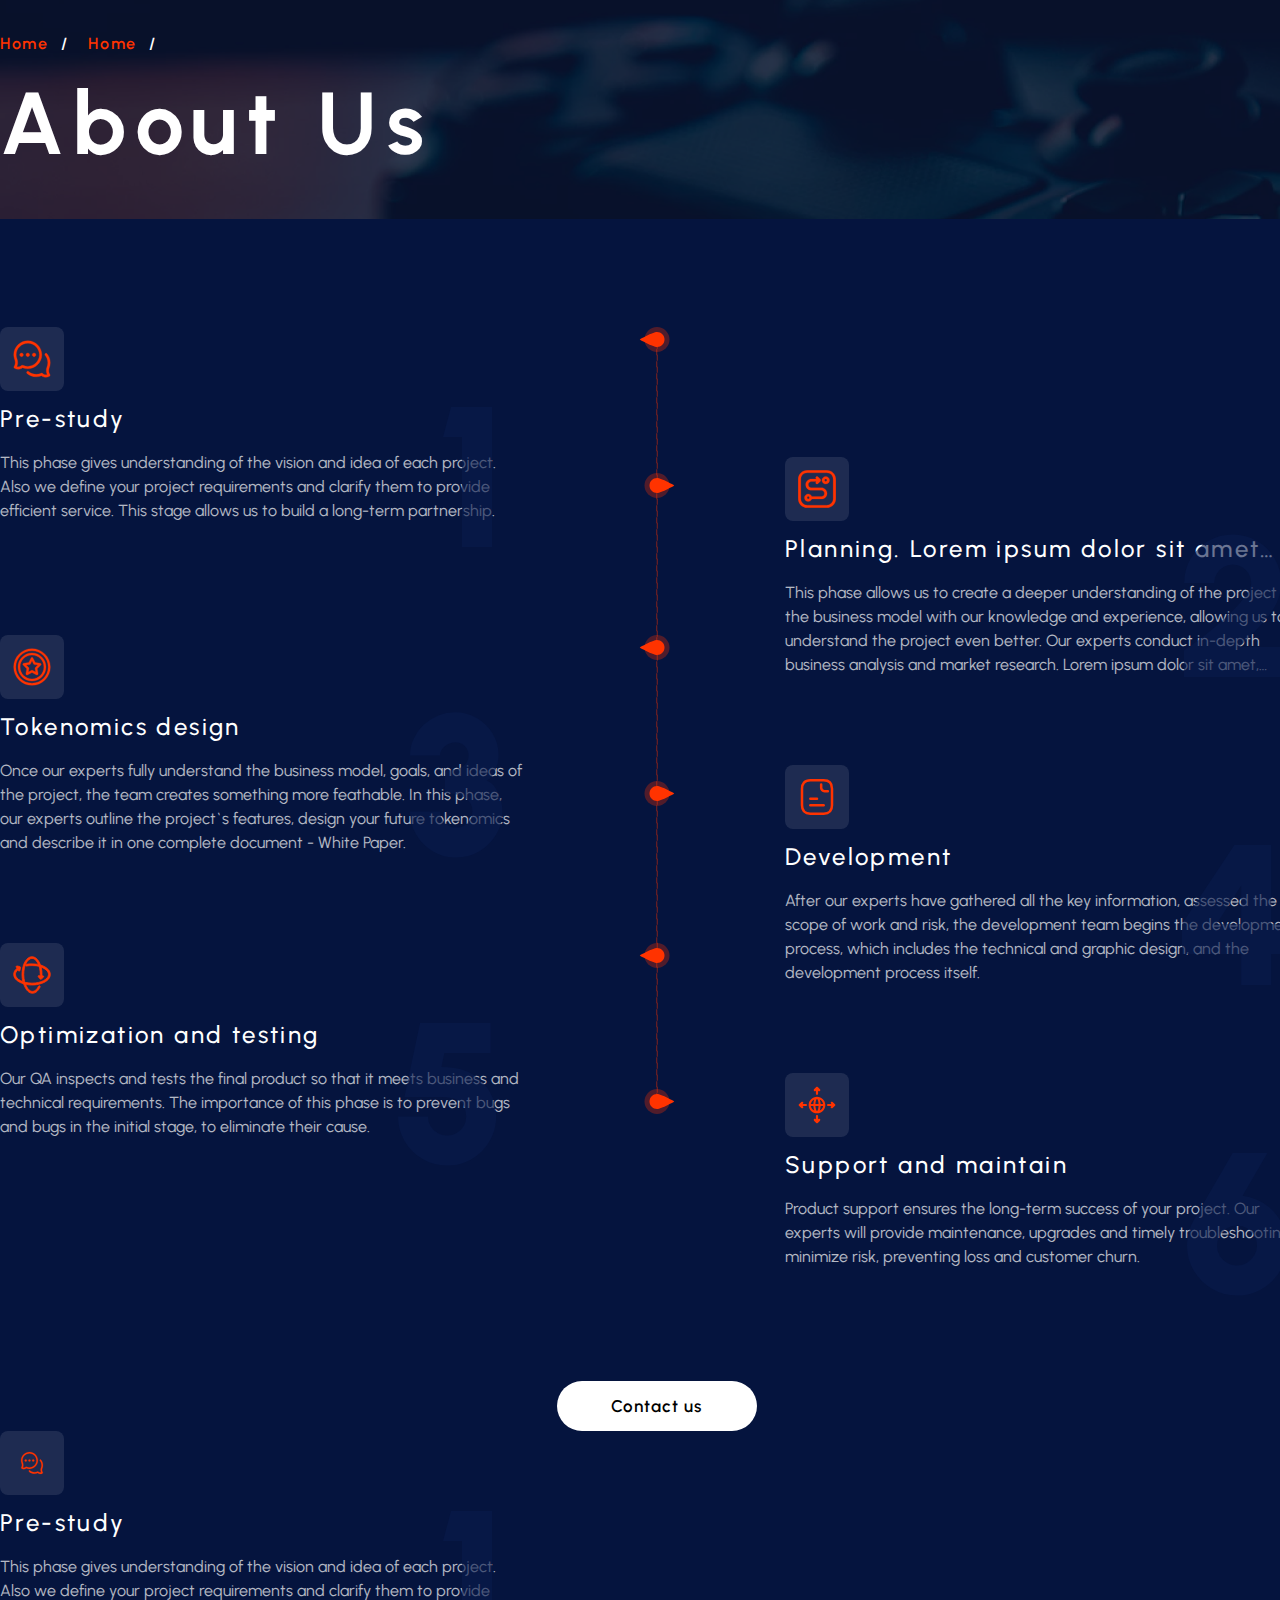
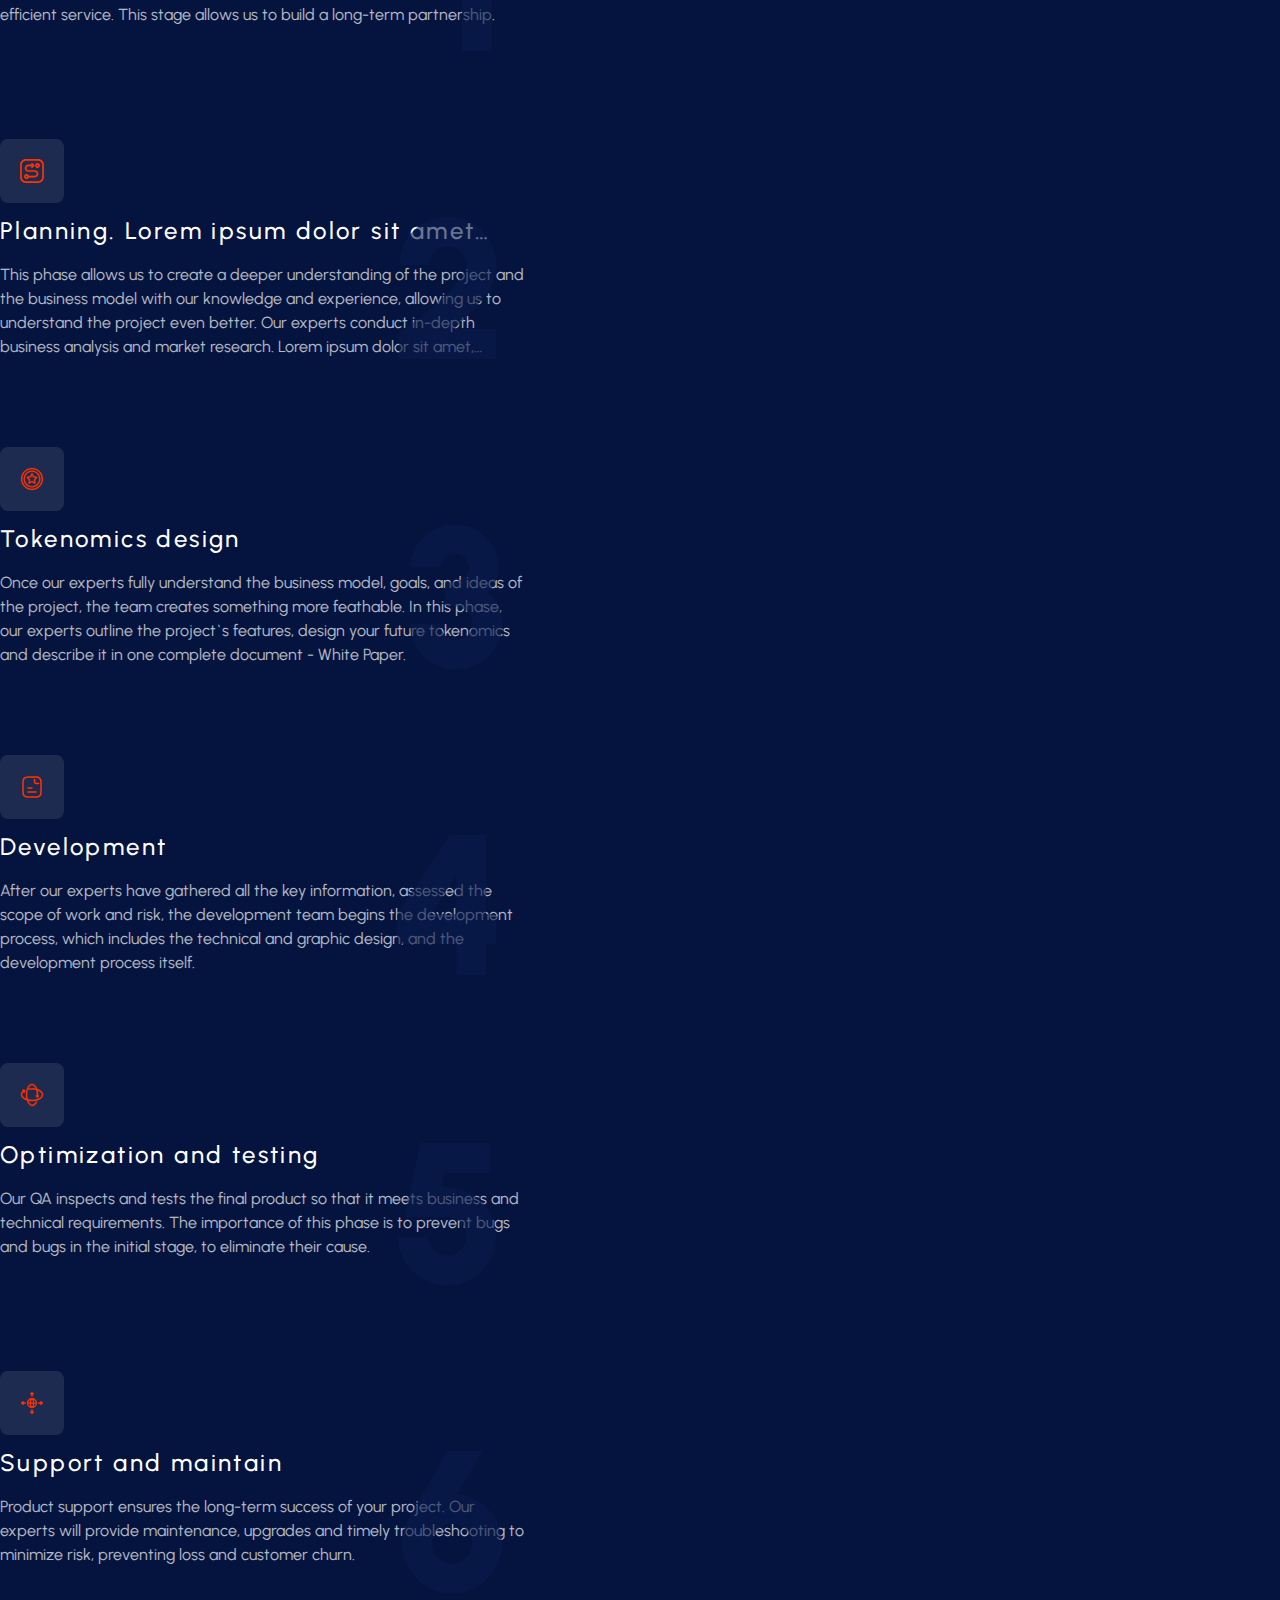
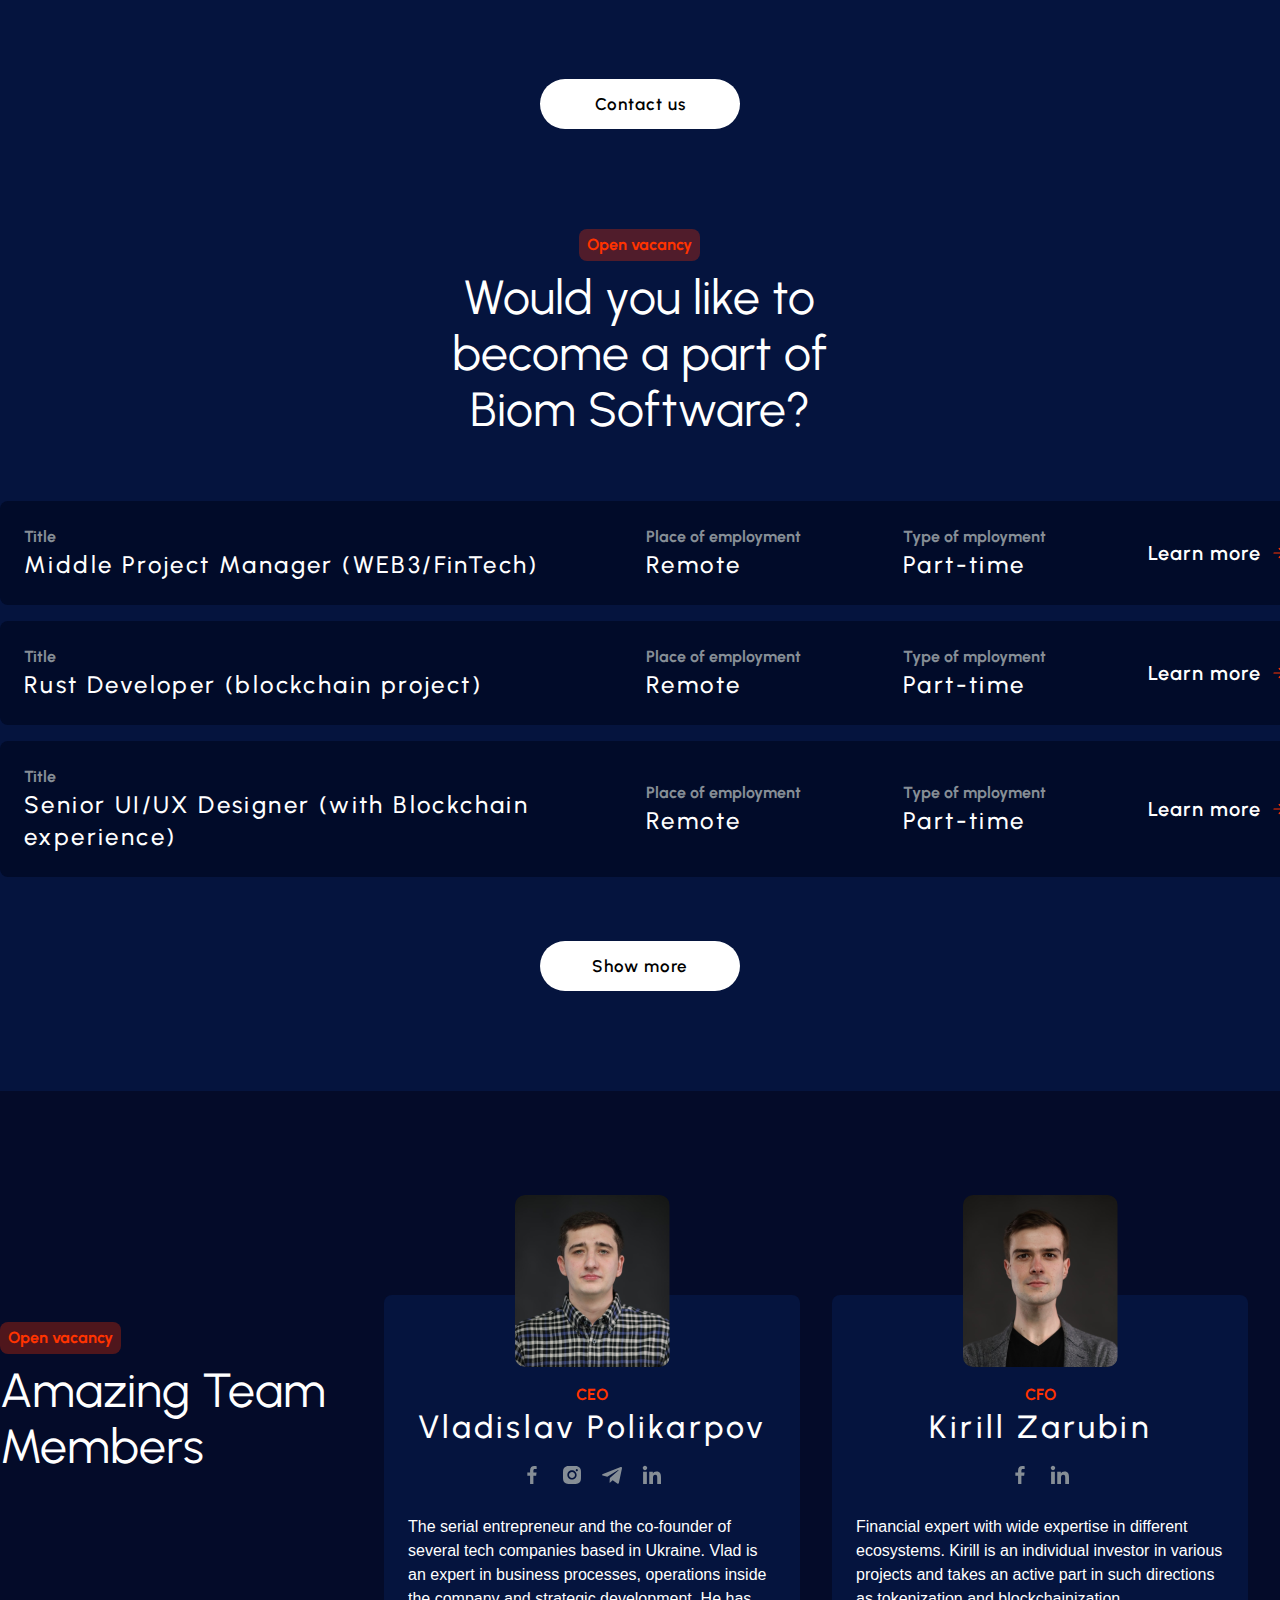
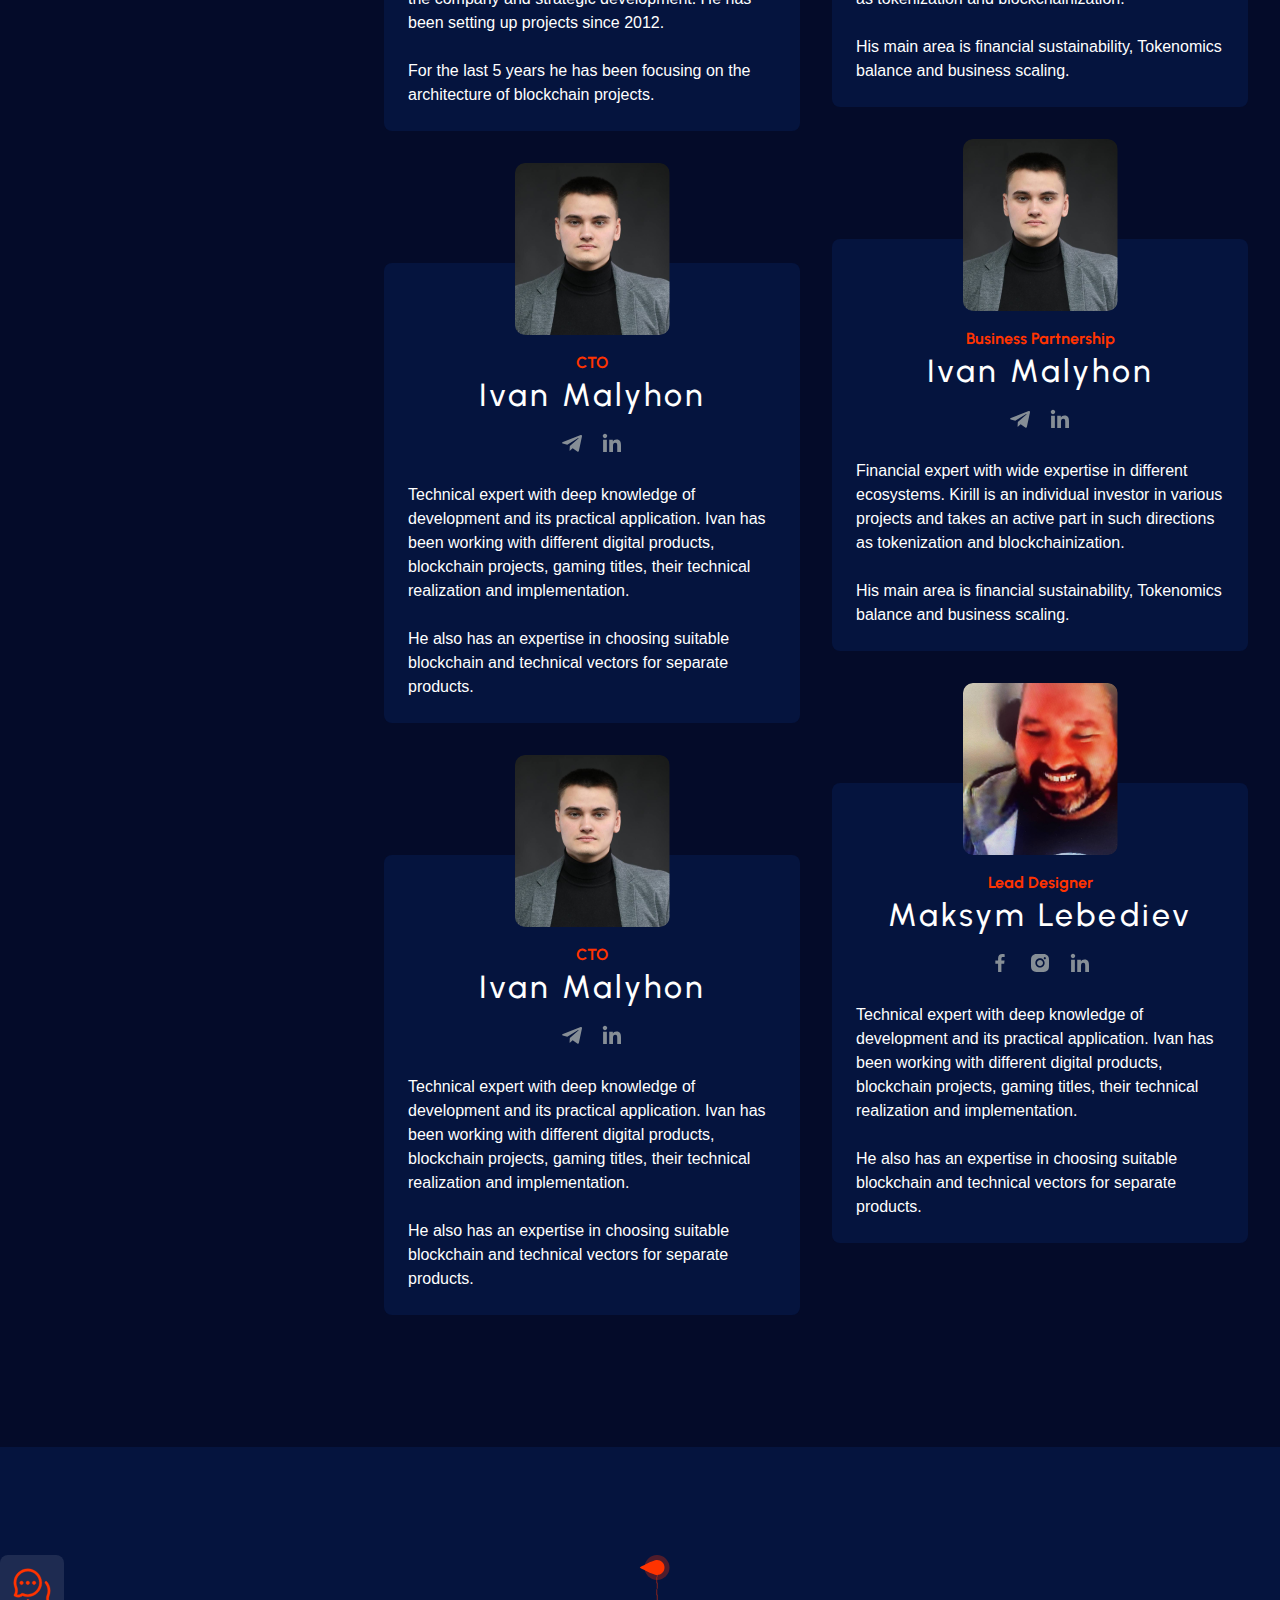
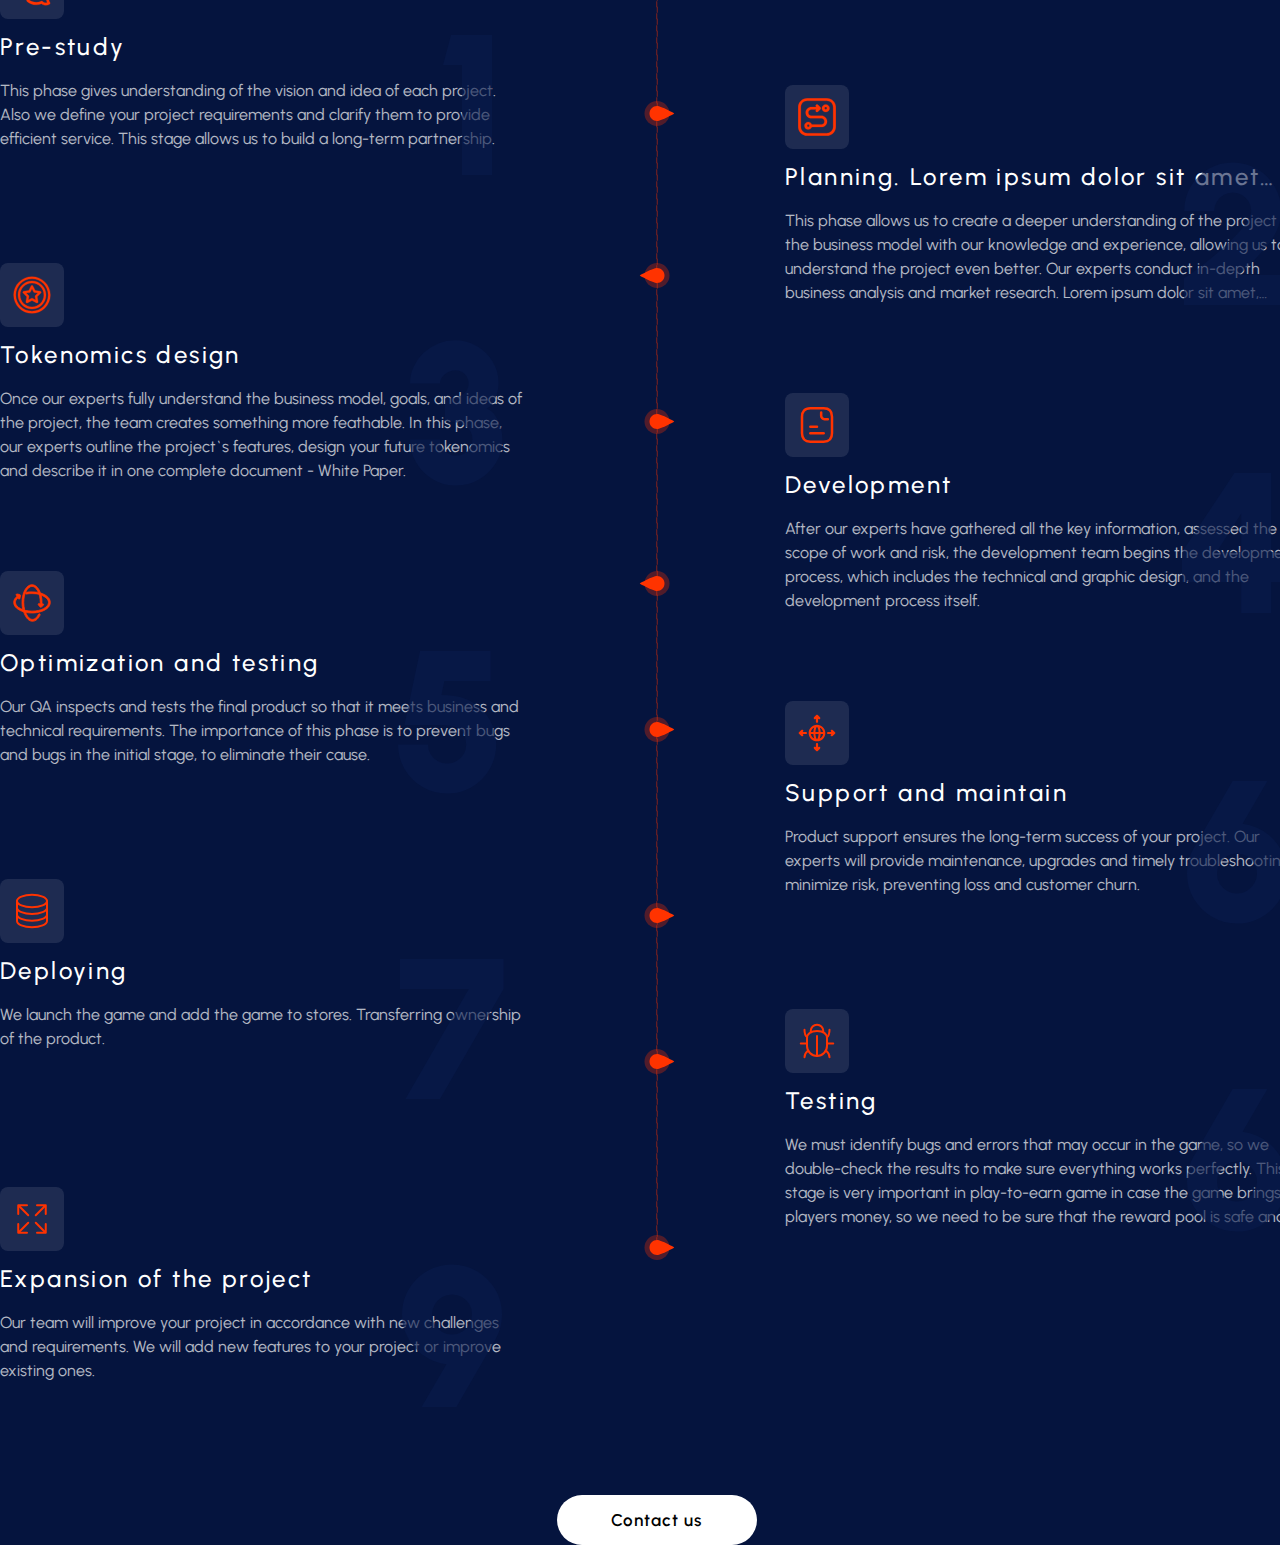
==== commit 366bba2e: "add style for How we work block" ====
--- a/about-us.html
+++ b/about-us.html
@@ -21,7 +21,7 @@
 <body>
 <header></header>
 <main>
-<!--    banner-->
+    <!--    banner-->
     <div>
         <div class="main-background">
             <div class="breadcrumbs">
@@ -37,7 +37,7 @@
             <div class="title-main">About Us</div>
         </div>
     </div>
-<!--    banner-->
+    <!--    banner-->
 
     <!--    How we work-->
     <div class="remove-wrapper" style="background-color: #05143E;">
@@ -489,7 +489,8 @@
                                             <svg width="17" height="16" viewBox="0 0 17 16" fill="none"
                                                  xmlns="http://www.w3.org/2000/svg">
                                                 <path d="M9.19141 3.5L13.6509 8L9.19141 12.5" stroke="#FF3300"
-                                                      stroke-width="1.2" stroke-linecap="round" stroke-linejoin="round"/>
+                                                      stroke-width="1.2" stroke-linecap="round"
+                                                      stroke-linejoin="round"/>
                                                 <path d="M13.0314 8H3.98865" stroke="#FF3300" stroke-width="1.2"
                                                       stroke-linecap="round" stroke-linejoin="round"/>
                                             </svg>
@@ -498,7 +499,8 @@
                                             <svg width="17" height="16" viewBox="0 0 17 16" fill="none"
                                                  xmlns="http://www.w3.org/2000/svg">
                                                 <path d="M9.19141 3.5L13.6509 8L9.19141 12.5" stroke="#FF3300"
-                                                      stroke-width="1.2" stroke-linecap="round" stroke-linejoin="round"/>
+                                                      stroke-width="1.2" stroke-linecap="round"
+                                                      stroke-linejoin="round"/>
                                                 <path d="M13.0314 8H3.98865" stroke="#FF3300" stroke-width="1.2"
                                                       stroke-linecap="round" stroke-linejoin="round"/>
                                             </svg>
@@ -857,6 +859,339 @@
         </div>
     </div>
     <!--    team-->
+
+
+    <!--    How we work Fintech-->
+    <div class="remove-wrapper" style="background-color: #05143E;">
+        <div class="work-wrapper-desktop">
+            <div class="work-icon-group">
+                <svg width="35" height="1305" viewBox="0 0 35 1305" fill="none" xmlns="http://www.w3.org/2000/svg">
+                    <rect x="17.25" y="16.25" width="0.5" height="1277.5" stroke="#FF3300" stroke-width="0.5"
+                          stroke-linejoin="round" stroke-dasharray="6 6"/>
+                    <circle r="12.5" transform="matrix(-1 0 0 1 17.5 774.5)" fill="#FF3300" fill-opacity="0.3"/>
+                    <path d="M10 774.5C10 778.642 13.3579 782 17.5 782C21.6421 782 35 774.5 35 774.5C35 774.5 21.6421 767 17.5 767C13.3579 767 10 770.358 10 774.5Z"
+                          fill="#FF3300"/>
+                    <circle r="12.5" transform="matrix(-1 0 0 1 17.5 960.5)" fill="#FF3300" fill-opacity="0.3"/>
+                    <path d="M10 960.5C10 964.642 13.3579 968 17.5 968C21.6421 968 35 960.5 35 960.5C35 960.5 21.6421 953 17.5 953C13.3579 953 10 956.358 10 960.5Z"
+                          fill="#FF3300"/>
+                    <circle r="12.5" transform="matrix(-1 0 0 1 17.5 1106.5)" fill="#FF3300" fill-opacity="0.3"/>
+                    <path d="M10 1106.5C10 1110.64 13.3579 1114 17.5 1114C21.6421 1114 35 1106.5 35 1106.5C35 1106.5 21.6421 1099 17.5 1099C13.3579 1099 10 1102.36 10 1106.5Z"
+                          fill="#FF3300"/>
+                    <circle r="12.5" transform="matrix(-1 0 0 1 17.5 1292.5)" fill="#FF3300" fill-opacity="0.3"/>
+                    <path d="M10 1292.5C10 1296.64 13.3579 1300 17.5 1300C21.6421 1300 35 1292.5 35 1292.5C35 1292.5 21.6421 1285 17.5 1285C13.3579 1285 10 1288.36 10 1292.5Z"
+                          fill="#FF3300"/>
+                    <circle cx="17.5" cy="12.5" r="12.5" fill="#FF3300" fill-opacity="0.3"/>
+                    <path d="M25 12.5C25 16.6421 21.6421 20 17.5 20C13.3579 20 0 12.5 0 12.5C0 12.5 13.3579 5 17.5 5C21.6421 5 25 8.35786 25 12.5Z"
+                          fill="#FF3300"/>
+                    <circle r="12.5" transform="matrix(-1 0 0 1 17.5 158.5)" fill="#FF3300" fill-opacity="0.3"/>
+                    <path d="M10 158.5C10 162.642 13.3579 166 17.5 166C21.6421 166 35 158.5 35 158.5C35 158.5 21.6421 151 17.5 151C13.3579 151 10 154.358 10 158.5Z"
+                          fill="#FF3300"/>
+                    <circle r="12.5" transform="matrix(-1 0 0 1 17.5 466.5)" fill="#FF3300" fill-opacity="0.3"/>
+                    <path d="M10 466.5C10 470.642 13.3579 474 17.5 474C21.6421 474 35 466.5 35 466.5C35 466.5 21.6421 459 17.5 459C13.3579 459 10 462.358 10 466.5Z"
+                          fill="#FF3300"/>
+                    <circle cx="17.5" cy="320.5" r="12.5" fill="#FF3300" fill-opacity="0.3"/>
+                    <path d="M25 320.5C25 324.642 21.6421 328 17.5 328C13.3579 328 0 320.5 0 320.5C0 320.5 13.3579 313 17.5 313C21.6421 313 25 316.358 25 320.5Z"
+                          fill="#FF3300"/>
+                    <circle cx="17.5" cy="628.5" r="12.5" fill="#FF3300" fill-opacity="0.3"/>
+                    <path d="M25 628.5C25 632.642 21.6421 636 17.5 636C13.3579 636 0 628.5 0 628.5C0 628.5 13.3579 621 17.5 621C21.6421 621 25 624.358 25 628.5Z"
+                          fill="#FF3300"/>
+                </svg>
+            </div>
+            <div class="work-item-wrapper">
+                <div class="work-item-col-one">
+                    <div class="work-item">
+                        <div class="work-item-icon">
+                            <svg width="40" height="40" viewBox="0 0 40 40" fill="none"
+                                 xmlns="http://www.w3.org/2000/svg">
+                                <path d="M2.0551 27.6149L2.05456 27.6157C1.67846 28.226 1.92233 29.0309 2.54627 29.354C3.6387 29.967 4.84462 30.2818 6.07898 30.2818C7.66227 30.2818 9.22904 29.7593 10.4876 28.7967C19.5869 32.5285 29.8519 25.6223 29.8518 15.7956C29.8517 8.24901 23.6359 1.90892 16.0914 1.75697L16.0913 1.75696C8.28127 1.6053 1.77438 7.94256 1.75555 15.7612C1.75282 16.8811 1.9423 17.8844 2.19591 18.8653C2.31257 19.3165 2.44316 19.7643 2.57482 20.2157C2.58611 20.2545 2.59741 20.2932 2.60871 20.332C2.752 20.8237 2.89547 21.3212 3.02442 21.8387L3.16996 21.8024L3.02442 21.8387C3.51455 23.8052 3.12853 25.8996 2.0551 27.6149ZM5.46013 21.4847L5.31379 21.5177L5.46013 21.4847C5.31241 20.8284 5.12292 20.2007 4.93761 19.5868C4.84175 19.2692 4.74701 18.9554 4.65975 18.6432C4.4019 17.7207 4.20296 16.7941 4.20546 15.7671C4.22102 9.30663 9.58706 4.07814 16.0421 4.20637C22.3052 4.33249 27.4018 9.53197 27.4018 15.7956C27.4019 24.1892 18.4278 29.9029 10.8055 26.2586C10.3439 26.0378 9.79358 26.1273 9.42569 26.4831C8.19819 27.6698 6.42524 28.0919 4.81965 27.6564C5.69937 25.7314 5.92497 23.5504 5.46013 21.4847Z"
+                                      fill="#FF3300" stroke="#FF3300" stroke-width="0.3"/>
+                                <path d="M14.8754 32.6679L14.8754 32.668C14.4333 33.1801 14.4898 33.9535 15.0019 34.3957C18.956 37.8105 24.6805 38.7406 29.5131 36.7605C30.7714 37.7229 32.3383 38.2455 33.9215 38.2455C35.1557 38.2454 36.3618 37.9306 37.4541 37.3179C38.0782 36.9947 38.3224 36.1896 37.9459 35.5792L37.9457 35.5788C36.7514 33.6563 36.4103 31.3501 37.152 29.1983C37.882 27.4632 38.2497 25.6217 38.2451 23.7249C38.2372 20.4108 37.0845 17.2109 34.998 14.7145C34.5642 14.1955 33.7915 14.1262 33.2725 14.5602C32.7534 14.994 32.6843 15.7664 33.1182 16.2856L33.1182 16.2856C34.8626 18.3726 35.7885 20.9461 35.7952 23.7308C35.799 25.3095 35.4912 26.8399 34.8803 28.2799L34.8801 28.2804C34.8701 28.3042 34.8607 28.3284 34.8519 28.3535C34.0112 30.7535 34.1387 33.3421 35.1809 35.6202C33.5753 36.0559 31.8023 35.6335 30.5749 34.4469L30.5749 34.4468C30.2069 34.0912 29.6567 34.0015 29.1951 34.2224C25.0912 36.1843 20.0463 35.5151 16.6031 32.5416C16.0911 32.0992 15.3176 32.156 14.8754 32.6679Z"
+                                      fill="#FF3300" stroke="#FF3300" stroke-width="0.3"/>
+                                <path d="M15.803 17.6993C16.8252 17.6993 17.6539 16.871 17.6539 15.8492C17.6539 14.8274 16.8252 13.9992 15.803 13.9992C14.7808 13.9992 13.9521 14.8274 13.9521 15.8492C13.9521 16.871 14.7808 17.6993 15.803 17.6993Z"
+                                      fill="#FF3300" stroke="#FF3300" stroke-width="0.3"/>
+                                <path d="M9.53639 17.6993C10.5586 17.6993 11.3873 16.871 11.3873 15.8492C11.3873 14.8274 10.5586 13.9992 9.53639 13.9992C8.51422 13.9992 7.68545 14.8274 7.68545 15.8492C7.68545 16.871 8.51422 17.6993 9.53639 17.6993Z"
+                                      fill="#FF3300" stroke="#FF3300" stroke-width="0.3"/>
+                                <path d="M22.0698 17.6993C23.092 17.6993 23.9208 16.871 23.9208 15.8492C23.9208 14.8274 23.092 13.9992 22.0698 13.9992C21.0477 13.9992 20.2189 14.8274 20.2189 15.8492C20.2189 16.871 21.0477 17.6993 22.0698 17.6993Z"
+                                      fill="#FF3300" stroke="#FF3300" stroke-width="0.3"/>
+                            </svg>
+                        </div>
+                        <div class="work-item-text">
+                            <h4>
+                                Pre-study
+                            </h4>
+                            <p>
+                                This phase gives understanding of the vision and idea of each project. Also we define
+                                your
+                                project requirements and clarify them to provide efficient service. This stage allows us
+                                to
+                                build a long-term partnership.
+                            </p>
+                        </div>
+                        <div class="work-item-number">
+                            1
+                        </div>
+                    </div>
+                    <div class="work-item">
+                        <div class="work-item-icon">
+                            <svg width="40" height="40" viewBox="0 0 40 40" fill="none"
+                                 xmlns="http://www.w3.org/2000/svg">
+                                <path d="M23.2391 15.5419L20.9634 10.9308C20.7824 10.5641 20.409 10.332 20.0001 10.332C19.5913 10.332 19.2178 10.5642 19.0368 10.9308L16.7611 15.5419L11.6725 16.2813C11.2679 16.3401 10.9316 16.6236 10.8053 17.0124C10.6789 17.4013 10.7843 17.8282 11.0771 18.1136L14.7593 21.7028L13.89 26.7709C13.8209 27.1739 13.9866 27.5813 14.3174 27.8216C14.6482 28.0619 15.0867 28.0937 15.4487 27.9034L20.0001 25.5104L24.5515 27.9032C24.9155 28.0947 25.354 28.0604 25.6828 27.8214C26.0136 27.5811 26.1793 27.1738 26.1101 26.7708L25.2409 21.7027L28.9231 18.1135C29.2159 17.8281 29.3213 17.4012 29.1949 17.0123C29.0686 16.6234 28.7324 16.34 28.3277 16.2812L23.2391 15.5419ZM23.3369 20.5585C23.0837 20.8053 22.9682 21.1609 23.0279 21.5093L23.6247 24.9887L20.5 23.346C20.3435 23.2638 20.1718 23.2226 20.0001 23.2226C19.8285 23.2226 19.6567 23.2638 19.5003 23.346L16.3756 24.9887L16.9723 21.5093C17.0321 21.1609 16.9165 20.8053 16.6634 20.5585L14.1355 18.0944L17.629 17.5868C17.9789 17.536 18.2813 17.3162 18.4378 16.9991L20.0001 13.8335L21.5625 16.9991C21.719 17.3162 22.0215 17.536 22.3713 17.5868L25.8648 18.0944L23.3369 20.5585Z"
+                                      fill="#FF3300" stroke="#FF3300" stroke-width="0.3"/>
+                                <path d="M20.0001 1.66675C9.90536 1.66675 1.66675 9.90601 1.66675 20.0001C1.66675 30.0948 9.90601 38.3334 20.0001 38.3334C30.0948 38.3334 38.3334 30.0942 38.3334 20.0001C38.3334 9.90536 30.0942 1.66675 20.0001 1.66675ZM20.0001 36.185C11.0757 36.185 3.81519 28.9245 3.81519 20.0001C3.81519 11.0757 11.0757 3.81519 20.0001 3.81519C28.9245 3.81519 36.185 11.0757 36.185 20.0001C36.185 28.9245 28.9245 36.185 20.0001 36.185Z"
+                                      fill="#FF3300" stroke="#FF3300" stroke-width="0.3"/>
+                                <path d="M20.0001 5.96362C12.2916 5.96362 5.96362 12.291 5.96362 20.0001C5.96362 27.7085 12.291 34.0365 20.0001 34.0365C27.7085 34.0365 34.0365 27.7092 34.0365 20.0001C34.0365 12.2916 27.7092 5.96362 20.0001 5.96362ZM20.0001 31.8881C13.445 31.8881 8.11206 26.5552 8.11206 20.0001C8.11206 13.445 13.445 8.11206 20.0001 8.11206C26.5552 8.11206 31.8881 13.445 31.8881 20.0001C31.8881 26.5552 26.5552 31.8881 20.0001 31.8881Z"
+                                      fill="#FF3300" stroke="#FF3300" stroke-width="0.3"/>
+                            </svg>
+                        </div>
+                        <div class="work-item-text">
+                            <h4>
+                                Tokenomics design
+                            </h4>
+                            <p>
+                                Once our experts fully understand the business model, goals, and ideas of the project,
+                                the
+                                team
+                                creates something more feathable. In this phase, our experts outline the project`s
+                                features,
+                                design your future tokenomics and describe it in one complete document - White Paper.
+                            </p>
+                        </div>
+                        <div class="work-item-number">
+                            3
+                        </div>
+                    </div>
+                    <div class="work-item">
+                        <div class="work-item-icon">
+                            <svg width="40" height="40" viewBox="0 0 40 40" fill="none"
+                                 xmlns="http://www.w3.org/2000/svg">
+                                <path d="M14.5548 11.1285C16.3394 10.8227 18.2034 10.6675 20.0949 10.6675C22.8275 10.6675 25.464 10.9879 27.8587 11.5948C27.6433 10.8273 27.3976 10.0872 27.1224 9.37934C22.9967 8.51575 18.413 8.44325 14.2177 9.16231C13.6747 9.25536 13.3101 9.77098 13.4032 10.3139C13.4962 10.8569 14.0114 11.2218 14.5548 11.1285Z"
+                                      fill="#FF3300" stroke="#FF3300" stroke-width="0.5"/>
+                                <path d="M31.4564 21.0792C31.141 20.7067 30.5854 20.6621 30.2156 20.9795L29.9635 21.1957C29.9957 20.6117 30.0121 20.0235 30.0121 19.4328C30.0121 14.7805 29.0248 10.393 27.2322 7.07847C23.3273 -0.141218 16.6803 -0.133098 12.7798 7.07847C9.85862 12.4792 9.385 20.0333 10.6833 25.9655C11.3139 26.227 11.9752 26.4608 12.6631 26.6667C12.0726 24.4532 11.7599 21.9856 11.7599 19.4328C11.7599 5.92467 20.2657 -2.09581 25.6861 7.92598C27.3406 10.985 28.2517 15.0715 28.2517 19.4328C28.2517 20.0725 28.2309 20.709 28.1909 21.3396L27.7162 20.7786C27.4009 20.4061 26.8454 20.3615 26.4754 20.6789C26.1053 20.9963 26.0611 21.5556 26.3763 21.9281L28.0971 23.9611C28.2485 24.14 28.4643 24.251 28.697 24.2697C28.9266 24.2882 29.1582 24.2151 29.338 24.0609L31.3575 22.3282C31.7273 22.0109 31.7717 21.4516 31.4564 21.0792Z"
+                                      fill="#FF3300" stroke="#FF3300" stroke-width="0.8"/>
+                                <path d="M27.681 30.8063C27.2388 30.5589 26.6932 30.7427 26.4626 31.2173C22.7485 38.856 16.7484 37.9387 13.6206 29.0005C12.8909 28.8073 12.1826 28.5846 11.5 28.3335C14.8976 40.0374 23.4071 41.6904 28.0642 32.1134C28.2947 31.639 28.1232 31.0538 27.681 30.8063Z"
+                                      fill="#FF3300" stroke="#FF3300" stroke-width="0.8"/>
+                                <path d="M28.5771 10C28.7992 10.6949 28.9951 11.4149 29.1652 12.1546C32.4773 13.3521 36.5039 15.8279 36.5039 19.3973C36.5039 24.1575 29.0105 28.1377 19.9994 28.1377C7.34757 28.1377 -1.18452 20.554 6.25822 14.6124L6.16923 15.0353C6.04714 15.6152 6.48041 16.1643 7.06456 16.1643C7.4865 16.1643 7.86588 15.8648 7.95802 15.427L8.53687 12.6774C8.58789 12.4355 8.54246 12.1829 8.41063 11.975C8.27894 11.7672 8.07173 11.6214 7.8345 11.5693L5.13849 10.979C4.64455 10.871 4.15819 11.1915 4.05208 11.6954C3.94604 12.1992 4.26044 12.6953 4.75446 12.8034L5.38876 12.9424C2.9785 14.7733 1.66675 17.0313 1.66675 19.3974C1.66675 22.3387 3.64798 25.0589 7.24569 27.0569C18.5441 33.3314 38.3334 29.0132 38.3334 19.3974C38.3333 14.5513 33.2178 11.404 28.5771 10Z"
+                                      fill="#FF3300" stroke="#FF3300" stroke-width="0.8"/>
+                            </svg>
+                        </div>
+                        <div class="work-item-text">
+                            <h4>
+                                Optimization and testing
+                            </h4>
+                            <p>
+                                Our QA inspects and tests the final product so that it meets business and technical
+                                requirements. The importance of this phase is to prevent bugs and bugs in the initial
+                                stage,
+                                to
+                                eliminate their cause.
+                            </p>
+                        </div>
+                        <div class="work-item-number">
+                            5
+                        </div>
+                    </div>
+                    <div class="work-item">
+                        <div class="work-item-icon">
+                            <svg width="40" height="40" viewBox="0 0 40 40" fill="none"
+                                 xmlns="http://www.w3.org/2000/svg">
+                                <path d="M20 16.25C28.2843 16.25 35 13.4518 35 10C35 6.54822 28.2843 3.75 20 3.75C11.7157 3.75 5 6.54822 5 10C5 13.4518 11.7157 16.25 20 16.25Z"
+                                      stroke="#FF3300" stroke-width="2" stroke-miterlimit="10" stroke-linecap="round"/>
+                                <path d="M35 16.7188C35 20.1703 28.2812 22.9688 20 22.9688C11.7188 22.9688 5 20.1703 5 16.7188"
+                                      stroke="#FF3300" stroke-width="2" stroke-miterlimit="10" stroke-linecap="round"/>
+                                <path d="M35 23.4375C35 26.8891 28.2812 29.6875 20 29.6875C11.7188 29.6875 5 26.8891 5 23.4375"
+                                      stroke="#FF3300" stroke-width="2" stroke-miterlimit="10" stroke-linecap="round"/>
+                                <path d="M5 9.94067V30.0594C5 33.4782 11.7188 36.25 20 36.25C28.2812 36.25 35 33.4782 35 30.0594V9.94067"
+                                      stroke="#FF3300" stroke-width="2" stroke-miterlimit="10" stroke-linecap="round"/>
+                            </svg>
+                        </div>
+                        <div class="work-item-text">
+                            <h4>
+                                Deploying
+                            </h4>
+                            <p>
+                                We launch the game and add the game to stores. Transferring ownership of the product.
+                            </p>
+                        </div>
+                        <div class="work-item-number">
+                            7
+                        </div>
+                    </div>
+                    <div class="work-item">
+                        <div class="work-item-icon">
+                            <svg width="40" height="40" viewBox="0 0 40 40" fill="none"
+                                 xmlns="http://www.w3.org/2000/svg">
+                                <path d="M33.75 25V33.75H25" stroke="#FF3300" stroke-width="2" stroke-linecap="round"
+                                      stroke-linejoin="round"/>
+                                <path d="M32.9531 32.9508L23.75 23.75" stroke="#FF3300" stroke-width="2"
+                                      stroke-linecap="round" stroke-linejoin="round"/>
+                                <path d="M6.25 15V6.25H15" stroke="#FF3300" stroke-width="2" stroke-linecap="round"
+                                      stroke-linejoin="round"/>
+                                <path d="M7.04688 7.04932L16.25 16.2501" stroke="#FF3300" stroke-width="2"
+                                      stroke-linecap="round" stroke-linejoin="round"/>
+                                <path d="M25 6.25H33.75V15" stroke="#FF3300" stroke-width="2" stroke-linecap="round"
+                                      stroke-linejoin="round"/>
+                                <path d="M32.9508 7.04688L23.75 16.25" stroke="#FF3300" stroke-width="2"
+                                      stroke-linecap="round" stroke-linejoin="round"/>
+                                <path d="M15 33.75H6.25V25" stroke="#FF3300" stroke-width="2" stroke-linecap="round"
+                                      stroke-linejoin="round"/>
+                                <path d="M7.04932 32.9531L16.2501 23.75" stroke="#FF3300" stroke-width="2"
+                                      stroke-linecap="round" stroke-linejoin="round"/>
+                            </svg>
+                        </div>
+                        <div class="work-item-text">
+                            <h4>
+                                Expansion of the project
+                            </h4>
+                            <p>
+                                Our team will improve your project in accordance with new challenges and requirements.
+                                We will add new features to your project or improve existing ones.
+                            </p>
+                        </div>
+                        <div class="work-item-number">
+                            9
+                        </div>
+                    </div>
+                </div>
+                <div class="work-item-col-two">
+                    <div class="work-item">
+                        <div class="work-item-icon">
+                            <svg width="38" height="38" viewBox="0 0 38 38" fill="none"
+                                 xmlns="http://www.w3.org/2000/svg">
+                                <path d="M28.7688 0.15H9.23125C4.22353 0.15 0.15 4.22351 0.15 9.23V28.77C0.15 33.7765 4.22353 37.85 9.23125 37.85H28.77C33.7765 37.85 37.85 33.7765 37.85 28.77V9.23C37.85 4.22351 33.7765 0.15 28.7688 0.15ZM35.15 28.77C35.15 32.2873 32.2873 35.15 28.7688 35.15H9.23125C5.71272 35.15 2.85 32.2873 2.85 28.77V9.23C2.85 5.71274 5.71272 2.85 9.23125 2.85H28.77C32.2873 2.85 35.15 5.71273 35.15 9.23V28.77Z"
+                                      fill="#FF3300" stroke="#FF3300" stroke-width="0.2"/>
+                                <path d="M27.75 6.4C25.6273 6.4 23.9 8.12727 23.9 10.25C23.9 12.3727 25.6273 14.1 27.75 14.1C29.8727 14.1 31.6 12.3727 31.6 10.25C31.6 8.12727 29.8727 6.4 27.75 6.4ZM27.75 11.4C27.1153 11.4 26.6 10.8836 26.6 10.25C26.6 9.61641 27.1153 9.1 27.75 9.1C28.3847 9.1 28.9 9.61641 28.9 10.25C28.9 10.8836 28.3847 11.4 27.75 11.4Z"
+                                      fill="#FF3300" stroke="#FF3300" stroke-width="0.2"/>
+                                <path d="M23.375 17.6501H13.375C11.7065 17.6501 10.35 16.2924 10.35 14.6251C10.35 12.9578 11.7065 11.6001 13.375 11.6001H18.2411L18.0455 11.7956C17.5215 12.3197 17.5215 13.1805 18.0455 13.7045C18.5696 14.2286 19.4304 14.2286 19.9545 13.7045L22.4545 11.2045C22.9823 10.6767 22.9823 9.82341 22.4545 9.29561L19.9545 6.79561C19.4267 6.26781 18.5733 6.26781 18.0455 6.79561C17.5177 7.32341 17.5177 8.17673 18.0455 8.70453L18.2411 8.90007H13.375C10.2185 8.90007 7.65 11.4686 7.65 14.6251C7.65 17.7815 10.2185 20.3501 13.375 20.3501H23.375C25.0435 20.3501 26.4 21.7078 26.4 23.3751C26.4 25.0424 25.0435 26.4001 23.375 26.4001H13.8398C13.291 24.9455 11.8969 23.9001 10.25 23.9001C8.12727 23.9001 6.4 25.6273 6.4 27.7501C6.4 29.8728 8.12727 31.6001 10.25 31.6001C11.8969 31.6001 13.291 30.5546 13.8398 29.1001H23.375C26.5315 29.1001 29.1 26.5315 29.1 23.3751C29.1 20.2186 26.5315 17.6501 23.375 17.6501ZM10.25 28.9001C9.61529 28.9001 9.1 28.3837 9.1 27.7501C9.1 27.1165 9.61529 26.6001 10.25 26.6001C10.8847 26.6001 11.4 27.1165 11.4 27.7501C11.4 28.3837 10.8847 28.9001 10.25 28.9001Z"
+                                      fill="#FF3300" stroke="#FF3300" stroke-width="0.2"/>
+                            </svg>
+                        </div>
+                        <div class="work-item-text">
+                            <h4>
+                                Planning. Lorem ipsum dolor sit amet consectetur adipisicing elit. Aliquam, nihil?
+                            </h4>
+                            <p>
+                                This phase allows us to create a deeper understanding of the project and the business
+                                model with our knowledge and experience, allowing us to understand the project even
+                                better. Our experts conduct in-depth business analysis and market research. Lorem ipsum
+                                dolor sit amet, consectetur adipisicing elit. Aliquam, nihil?
+                            </p>
+                        </div>
+                        <div class="work-item-number">
+                            2
+                        </div>
+                    </div>
+                    <div class="work-item">
+                        <div class="work-item-icon">
+                            <svg width="40" height="40" viewBox="0 0 40 40" fill="none"
+                                 xmlns="http://www.w3.org/2000/svg">
+                                <path d="M35 11.6666V28.3333C35 33.3333 32.5 36.6666 26.6667 36.6666H13.3333C7.5 36.6666 5 33.3333 5 28.3333V11.6666C5 6.66659 7.5 3.33325 13.3333 3.33325H26.6667C32.5 3.33325 35 6.66659 35 11.6666Z"
+                                      stroke="#FF3300" stroke-width="2.5" stroke-miterlimit="10" stroke-linecap="round"
+                                      stroke-linejoin="round"/>
+                                <path d="M24.1667 7.5V10.8333C24.1667 12.6667 25.6667 14.1667 27.5001 14.1667H30.8334"
+                                      stroke="#FF3300" stroke-width="2.5" stroke-miterlimit="10" stroke-linecap="round"
+                                      stroke-linejoin="round"/>
+                                <path d="M13.3333 21.6667H19.9999" stroke="#FF3300" stroke-width="2.5"
+                                      stroke-miterlimit="10" stroke-linecap="round" stroke-linejoin="round"/>
+                                <path d="M13.3333 28.3333H26.6666" stroke="#FF3300" stroke-width="2.5"
+                                      stroke-miterlimit="10" stroke-linecap="round" stroke-linejoin="round"/>
+                            </svg>
+                        </div>
+                        <div class="work-item-text">
+                            <h4>
+                                Development
+                            </h4>
+                            <p>
+                                After our experts have gathered all the key information, assessed the scope of work and
+                                risk, the development team begins the development process, which includes the technical
+                                and graphic design, and the development process itself.
+                            </p>
+                        </div>
+                        <div class="work-item-number">
+                            4
+                        </div>
+                    </div>
+                    <div class="work-item">
+                        <div class="work-item-icon">
+                            <svg width="40" height="40" viewBox="0 0 40 40" fill="none"
+                                 xmlns="http://www.w3.org/2000/svg">
+                                <path d="M20.0001 11.6667C15.4051 11.6667 11.6667 15.4051 11.6667 20.0001C11.6667 24.5951 15.4051 28.3334 20.0001 28.3334C24.5951 28.3334 28.3334 24.5951 28.3334 20.0001C28.3334 15.4051 24.5951 11.6667 20.0001 11.6667ZM26.1627 18.9584H23.653C23.5683 17.3398 23.2876 15.8315 22.8405 14.6317C22.8091 14.5471 22.777 14.4657 22.7445 14.3859C24.5197 15.2572 25.8236 16.9462 26.1627 18.9584ZM20.0001 26.0404C19.8927 26.0065 19.4646 25.6682 19.0509 24.4722C18.7208 23.5173 18.5084 22.3257 18.4335 21.0417H21.5664C21.4915 22.3257 21.2791 23.5173 20.949 24.4722C20.5353 25.6682 20.1072 26.0065 20.0001 26.0404ZM18.4335 18.9584C18.5084 17.6745 18.7208 16.4828 19.0512 15.528C19.4646 14.3319 19.8927 13.9937 20.0001 13.9598C20.1075 13.9937 20.5356 14.3319 20.949 15.528C21.2791 16.4828 21.4915 17.6745 21.5664 18.9584H18.4335ZM17.2554 14.3859C17.2231 14.4657 17.1908 14.5471 17.1594 14.6317C16.7123 15.8315 16.4318 17.3398 16.3469 18.9584H13.8372C14.1762 16.9462 15.4802 15.2572 17.2554 14.3859ZM13.8372 21.0417H16.3469C16.4316 22.6604 16.7123 24.1686 17.1594 25.3685C17.1908 25.4531 17.2231 25.5345 17.2554 25.6142C15.4802 24.7429 14.1762 23.054 13.8372 21.0417ZM22.7445 25.6142C22.7768 25.5345 22.8091 25.4531 22.8405 25.3685C23.2876 24.1686 23.5683 22.6604 23.653 21.0417H26.1627C25.8236 23.054 24.5197 24.7429 22.7445 25.6142Z"
+                                      fill="#FF3300"/>
+                                <path d="M18.5635 5.98937L18.8844 5.65253V8.83271C18.8844 9.4772 19.3818 10.0001 19.9956 10.0001C20.609 10.0001 21.1067 9.4772 21.1067 8.83271V5.65253L21.4366 5.9991C21.6536 6.2271 21.938 6.3411 22.2222 6.3411C22.5066 6.3411 22.7911 6.2271 23.0081 5.9991C23.4419 5.5434 23.4419 4.80406 23.0081 4.34836L20.7812 2.00875C20.5728 1.78987 20.2901 1.66675 19.9956 1.66675C19.7007 1.66675 19.4183 1.78987 19.2097 2.00875L16.9923 4.33863C16.5582 4.79464 16.5582 5.53367 16.9923 5.98967C17.426 6.44537 18.1295 6.44537 18.5635 5.98937Z"
+                                      fill="#FF3300"/>
+                                <path d="M37.9913 19.2097L35.6614 16.9921C35.2057 16.5583 34.4664 16.5583 34.0107 16.9921C33.5547 17.4261 33.5547 18.1295 34.0107 18.5636L34.3475 18.8842H31.1674C30.5226 18.8842 30 19.3819 30 19.9953C30 20.6091 30.5226 21.1065 31.1674 21.1065H34.3475L34.001 21.4367C33.545 21.8707 33.545 22.5741 34.001 23.0079C34.2287 23.2249 34.5275 23.3334 34.8264 23.3334C35.1249 23.3334 35.4237 23.2249 35.6517 23.0079L37.9913 20.7812C38.2102 20.5726 38.3333 20.2902 38.3333 19.9953C38.3333 19.7008 38.2102 19.4181 37.9913 19.2097Z"
+                                      fill="#FF3300"/>
+                                <path d="M21.4366 34.0107L21.116 34.3475V31.1674C21.116 30.5229 20.6183 30 20.0048 30C19.3911 30 18.8937 30.5229 18.8937 31.1674V34.3475L18.5635 34.001C18.1295 33.545 17.426 33.545 16.9923 34.001C16.5582 34.4567 16.5582 35.196 16.9923 35.6517L19.2192 37.9913C19.4275 38.2105 19.71 38.3333 20.0048 38.3333C20.2994 38.3333 20.5821 38.2105 20.7904 37.9913L23.0081 35.6614C23.4419 35.2057 23.4419 34.4664 23.0081 34.0107C22.5741 33.5547 21.8706 33.5547 21.4366 34.0107Z"
+                                      fill="#FF3300"/>
+                                <path d="M8.83271 18.8937H5.65253L5.9991 18.5635C6.4551 18.1295 6.4551 17.426 5.9991 16.9923C5.5434 16.5582 4.80436 16.5582 4.34836 16.9923L2.00875 19.2189C1.78987 19.4276 1.66675 19.71 1.66675 20.0049C1.66675 20.2994 1.78987 20.5821 2.00875 20.7905L4.33863 23.0082C4.56663 23.2249 4.86547 23.3334 5.164 23.3334C5.46283 23.3334 5.76167 23.2252 5.98937 23.0082C6.44537 22.5741 6.44537 21.8707 5.98937 21.4366L5.65253 21.116H8.83271C9.4775 21.116 10.0001 20.6183 10.0001 20.0049C10.0001 19.3911 9.4775 18.8937 8.83271 18.8937Z"
+                                      fill="#FF3300"/>
+                            </svg>
+                        </div>
+                        <div class="work-item-text">
+                            <h4>
+                                Support and maintain
+                            </h4>
+                            <p>
+                                Product support ensures the long-term success of your project. Our experts will provide
+                                maintenance, upgrades and timely troubleshooting to minimize risk, preventing loss and
+                                customer churn.
+                            </p>
+                        </div>
+                        <div class="work-item-number">
+                            6
+                        </div>
+                    </div>
+                    <div class="work-item">
+                        <div class="work-item-icon">
+                            <svg width="40" height="40" viewBox="0 0 40 40" fill="none"
+                                 xmlns="http://www.w3.org/2000/svg">
+                                <path d="M28.9062 29.5312C31.1633 31.3688 32.5 33.1305 32.5 36.25" stroke="#FF3300"
+                                      stroke-width="2" stroke-linecap="round" stroke-linejoin="round"/>
+                                <path d="M11.0938 29.5312C8.83672 31.3688 7.5 33.1297 7.5 36.25" stroke="#FF3300"
+                                      stroke-width="2" stroke-linecap="round" stroke-linejoin="round"/>
+                                <path d="M30 16.25C32.257 14.4125 32.5 11.8695 32.5 8.75" stroke="#FF3300"
+                                      stroke-width="2" stroke-linecap="round" stroke-linejoin="round"/>
+                                <path d="M10 16.0938C7.74297 14.2562 7.5 11.8703 7.5 8.75" stroke="#FF3300"
+                                      stroke-width="2" stroke-linecap="round" stroke-linejoin="round"/>
+                                <path d="M36.25 22.5103H30" stroke="#FF3300" stroke-width="2" stroke-linecap="round"
+                                      stroke-linejoin="round"/>
+                                <path d="M10 22.5103H3.75" stroke="#FF3300" stroke-width="2" stroke-linecap="round"
+                                      stroke-linejoin="round"/>
+                                <path d="M20 15V35" stroke="#FF3300" stroke-width="2" stroke-linecap="round"
+                                      stroke-linejoin="round"/>
+                                <path d="M20 35.0001C14.5 35.0001 10 30.5001 10 25.0001V17.4946C10 12.411 14.5 9.99463 20 9.99463C25.5 9.99463 30 11.9946 30 17.4946V25.0001C30 30.5001 25.5 35.0001 20 35.0001Z"
+                                      stroke="#FF3300" stroke-width="2" stroke-linecap="round" stroke-linejoin="round"/>
+                                <path d="M14.018 11.2125C13.8616 10.8204 13.7711 10.4052 13.75 9.98359C13.7543 8.33167 14.4125 6.74865 15.5806 5.58056C16.7486 4.41247 18.3317 3.75433 19.9836 3.75H20.0164C21.6683 3.75433 23.2514 4.41247 24.4194 5.58056C25.5875 6.74865 26.2457 8.33167 26.25 9.98359C26.2349 10.3674 26.1524 10.7456 26.0063 11.1008"
+                                      stroke="#FF3300" stroke-width="2" stroke-linecap="round" stroke-linejoin="round"/>
+                            </svg>
+                        </div>
+                        <div class="work-item-text">
+                            <h4>
+                                Testing
+                            </h4>
+                            <p>
+                                We must identify bugs and errors that may occur in the game, so we double-check the
+                                results to make sure everything works perfectly. This stage is very important in
+                                play-to-earn game in case the game brings players money, so we need to be sure that the
+                                reward pool is safe and secure.
+                            </p>
+                        </div>
+                        <div class="work-item-number">
+                            6
+                        </div>
+                    </div>
+                </div>
+            </div>
+            <div>
+                <div class="box">
+                    <button class="btn blog-button">
+                        <div class="primary text">Contact us</div>
+                        <div class="secondary text">Contact us</div>
+                    </button>
+                </div>
+            </div>
+        </div>
+    </div>
+    <!--    How we work Fintech-->
 </main>
 <footer></footer>
 <script src="./js/scripts.js"></script>
--- a/css/style.css
+++ b/css/style.css
@@ -1048,6 +1048,12 @@
     flex-shrink: 0;
     margin-right: 16px;
 }
+.why-us-icon-back {
+    position: absolute;
+    right: 0;
+    top: 50%;
+    transform: translateY(-50%);
+}
 .why-us {
     padding: 24px;
     width: 640px;
@@ -1056,7 +1062,7 @@
     border-radius: 8px;
     display: flex;
     align-items: center;
-
+    position: relative;
 }
 .why-us-description {
 
